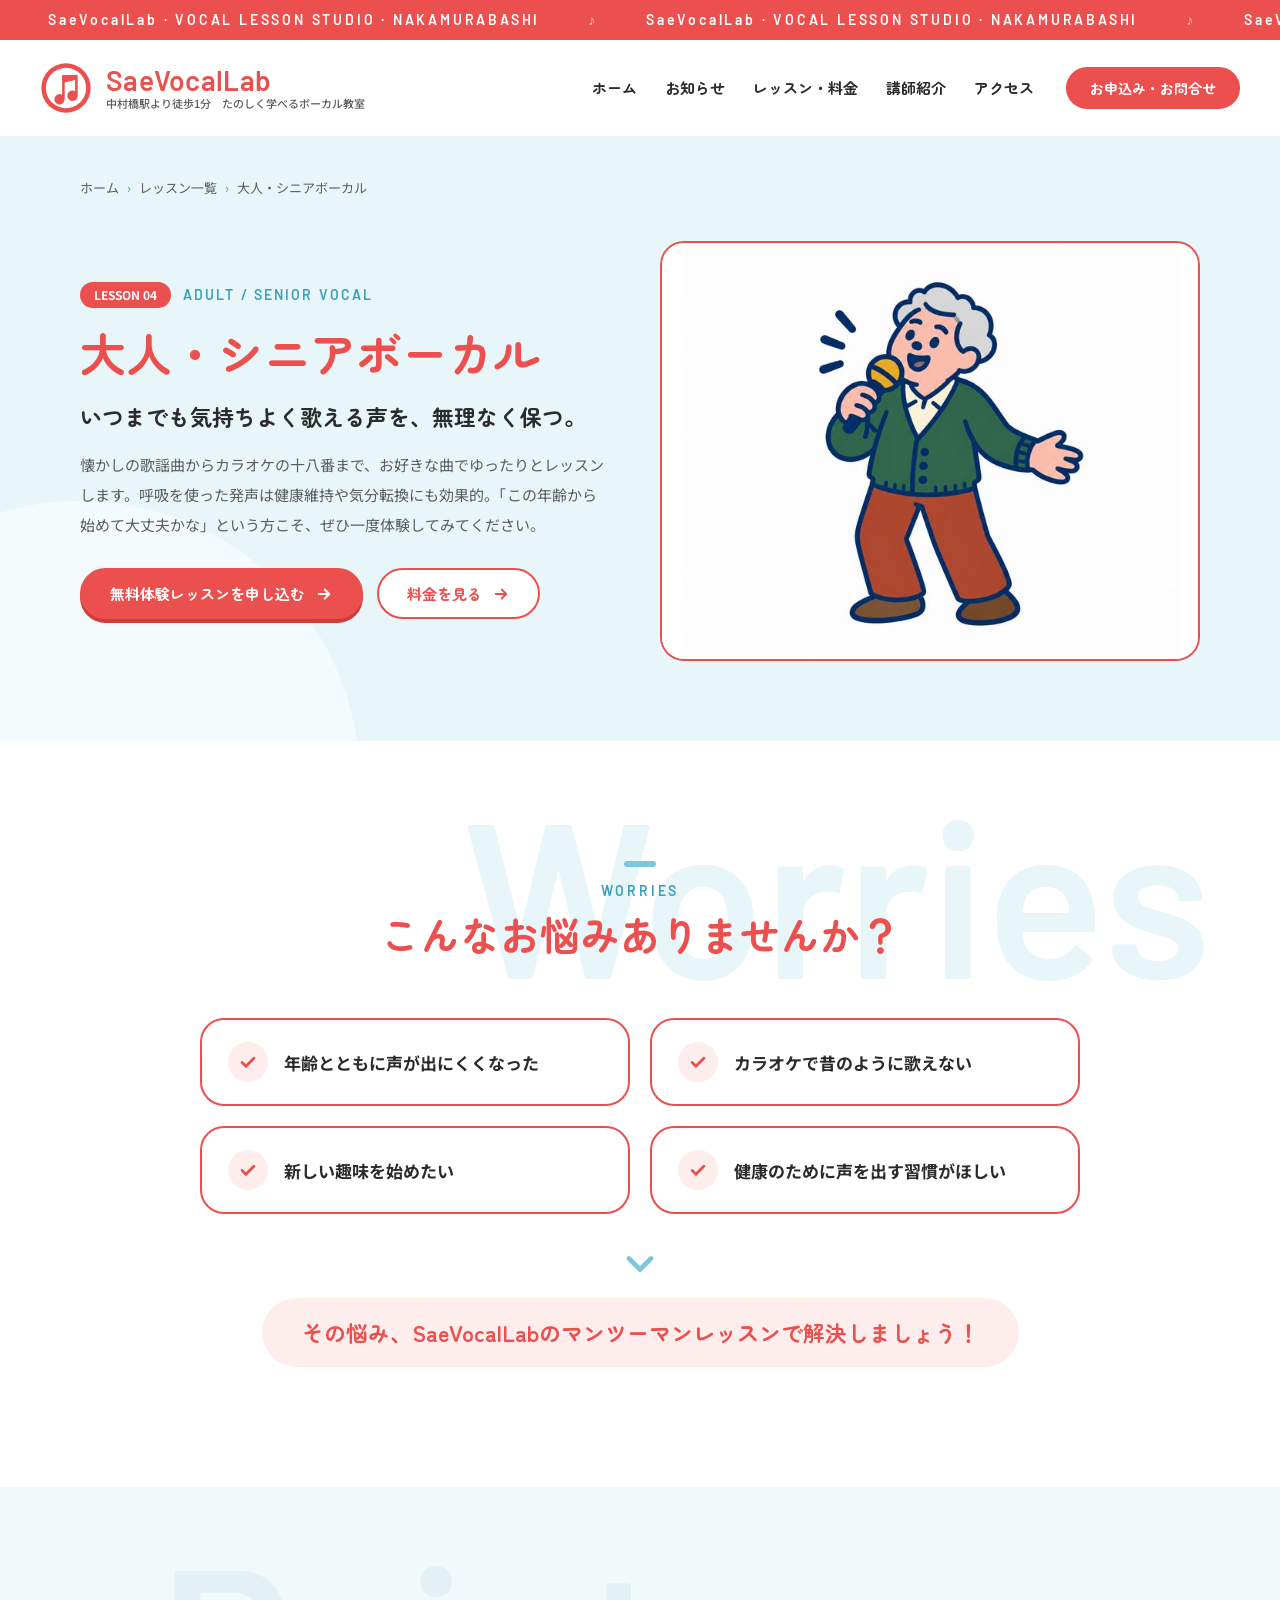
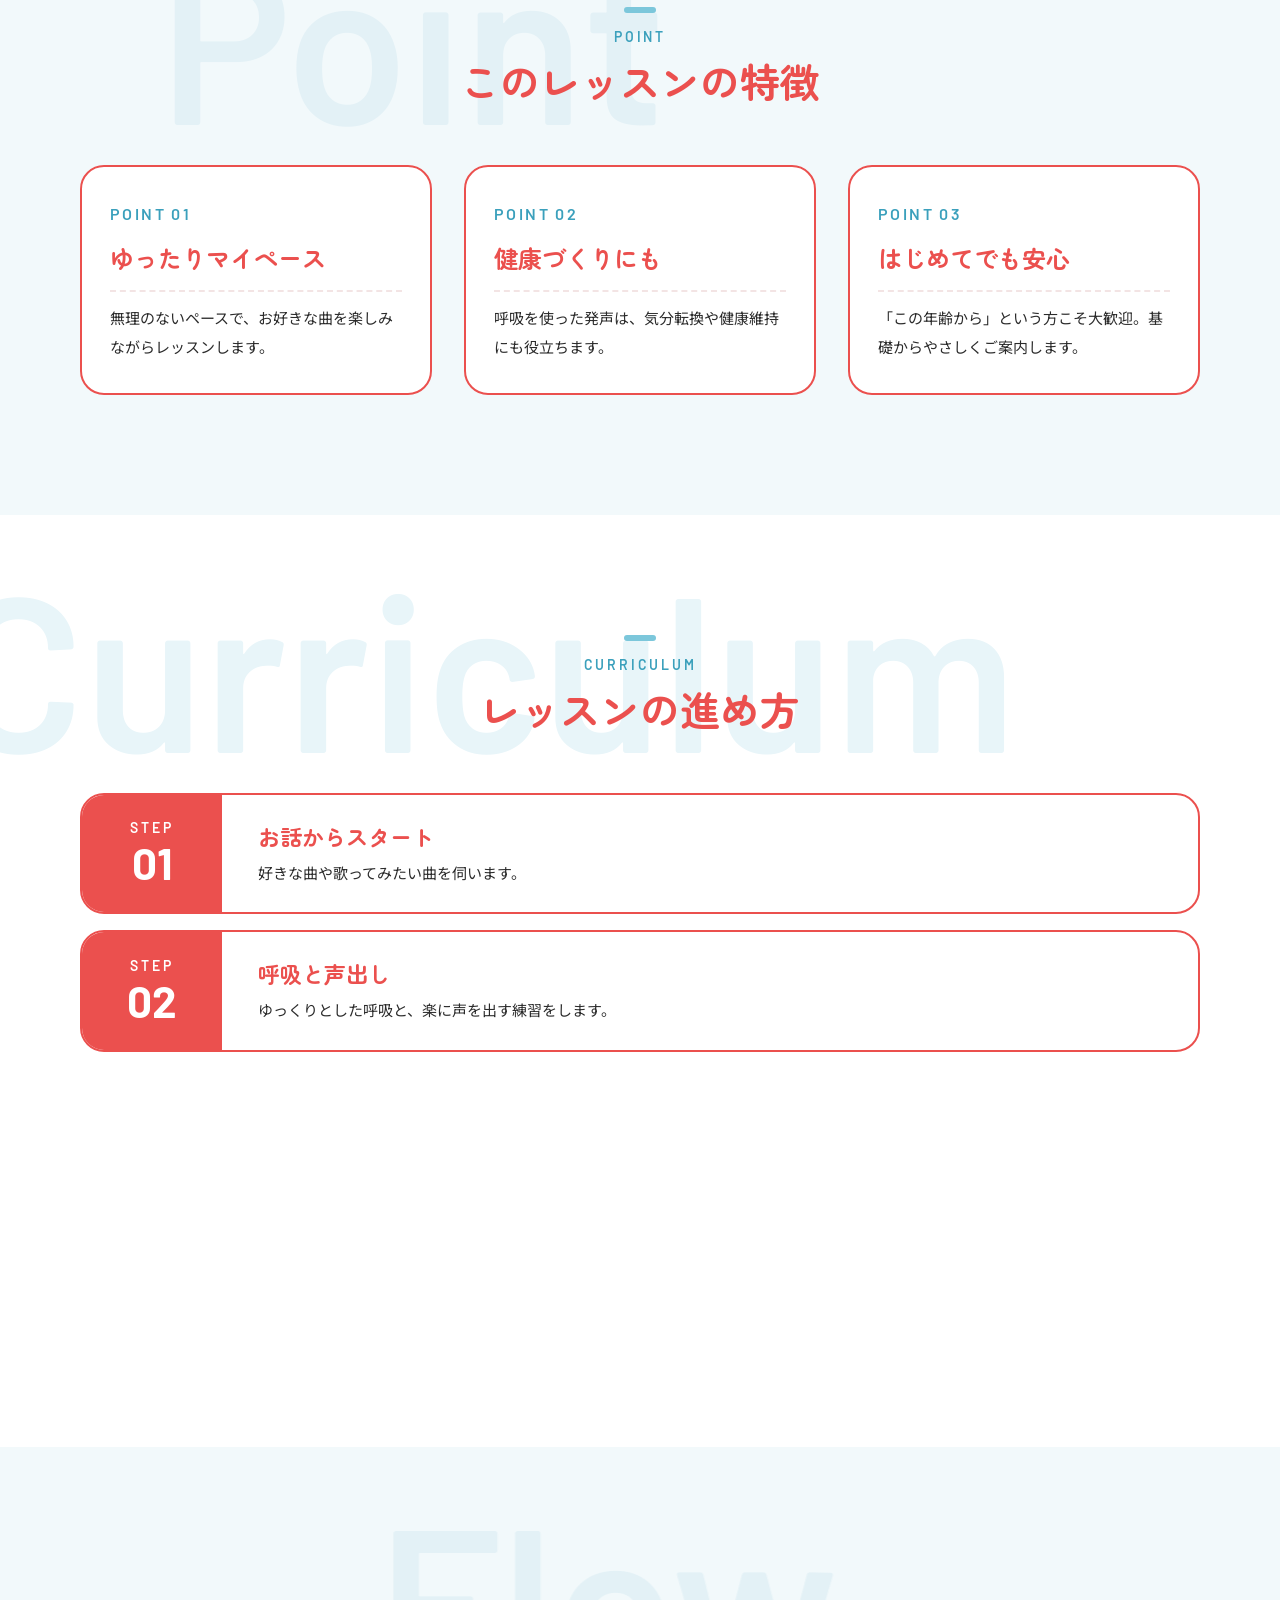
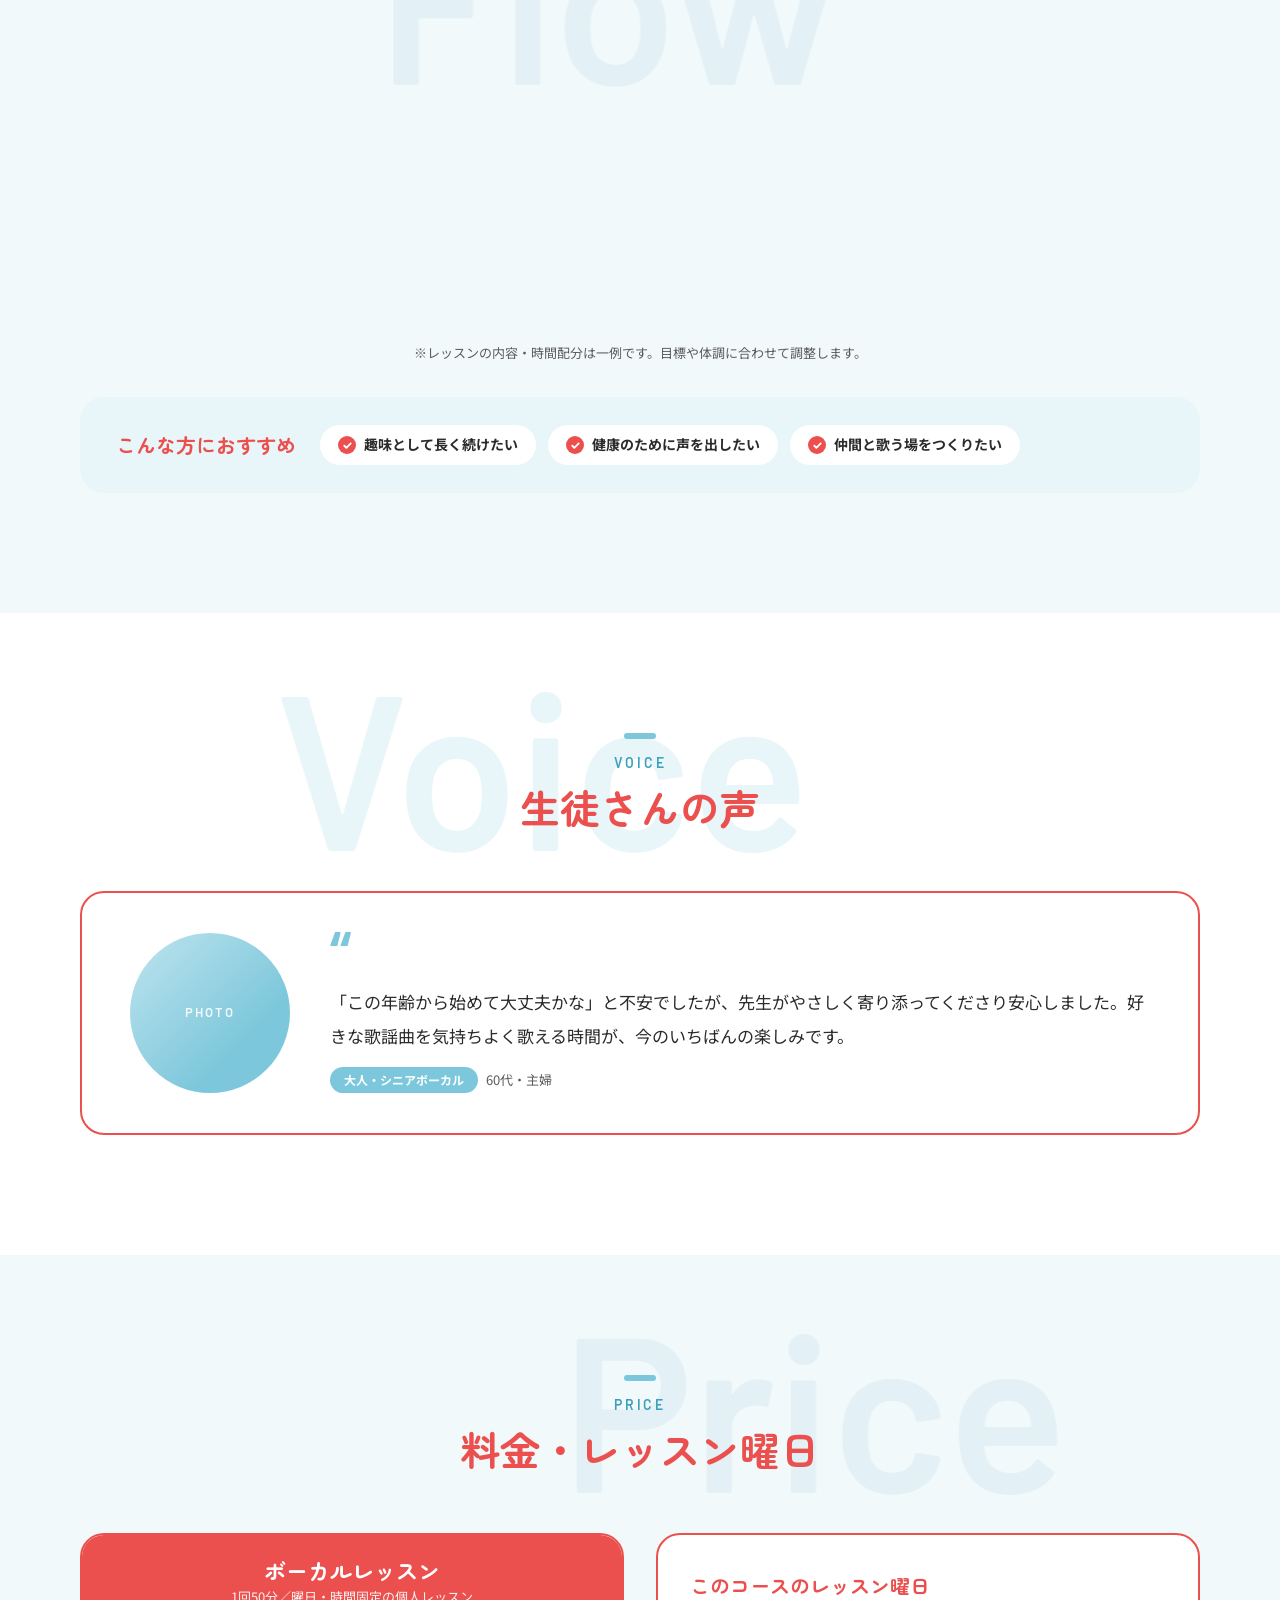
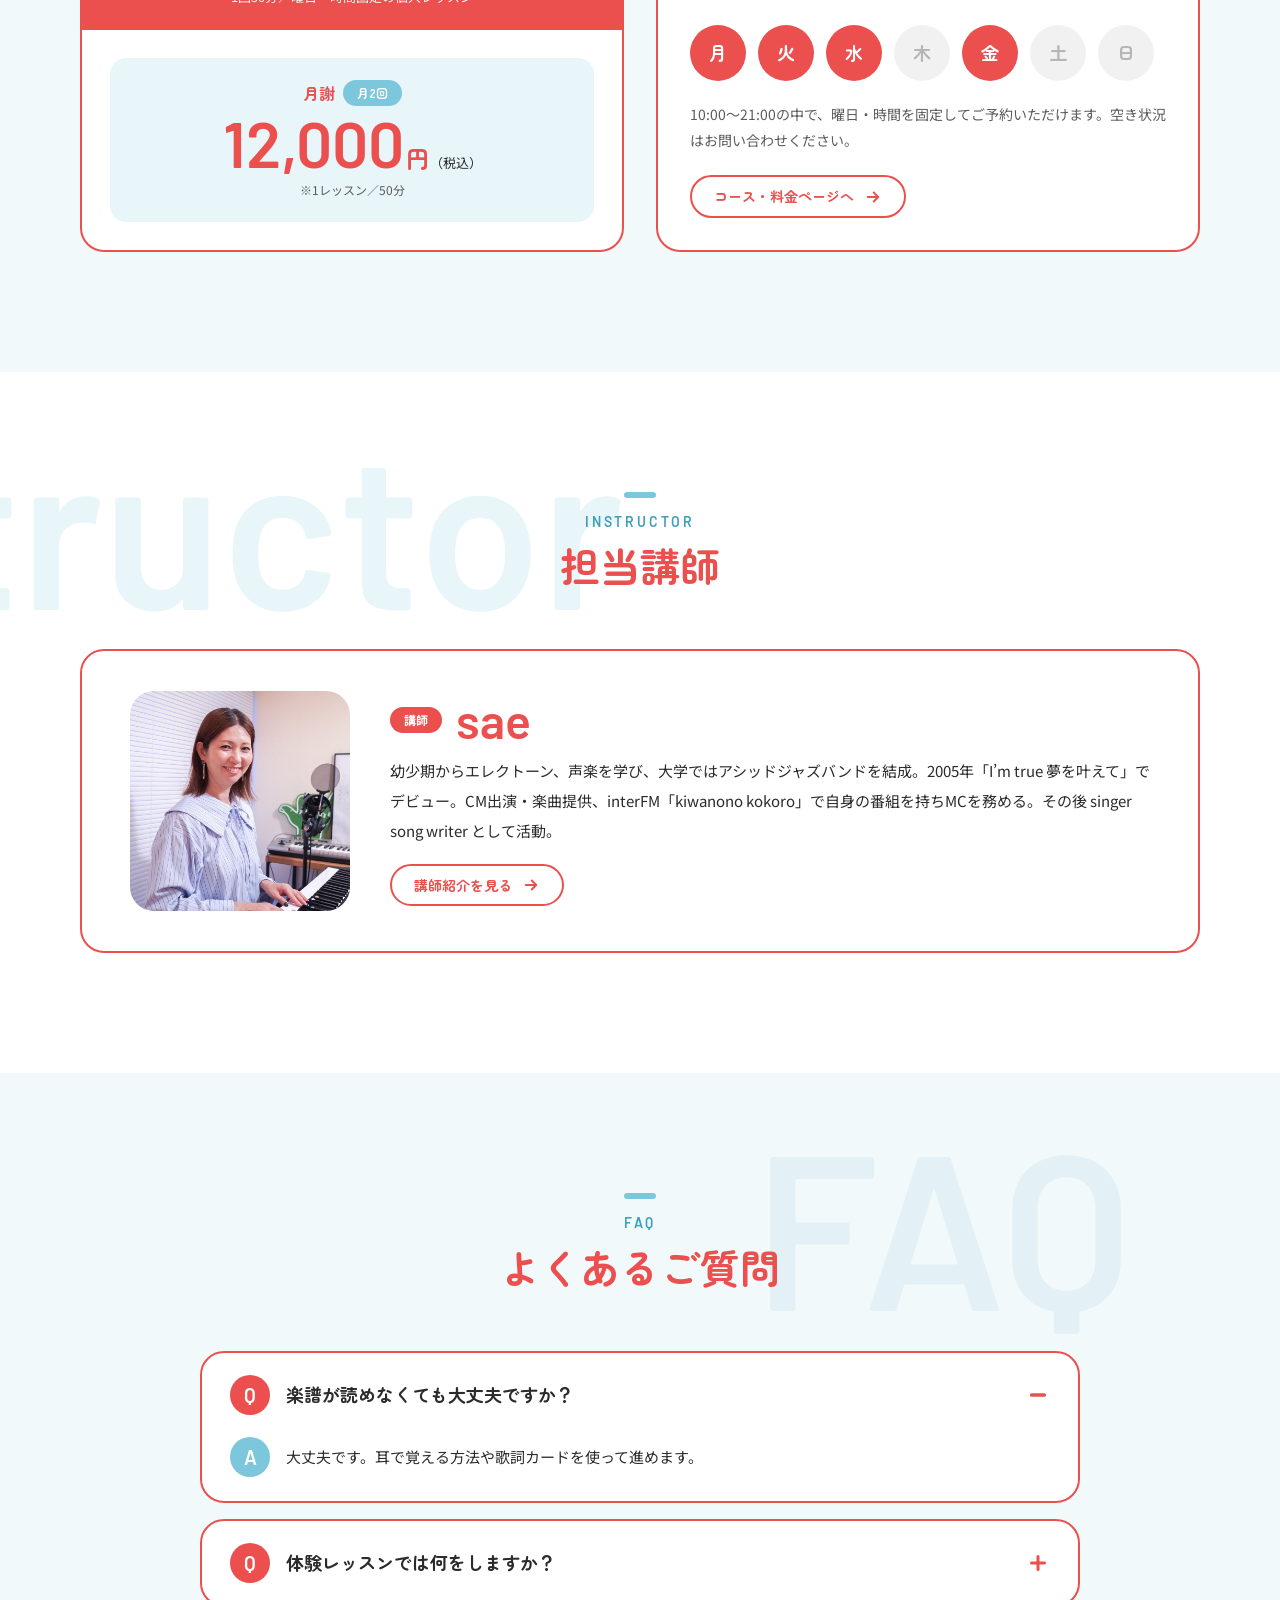
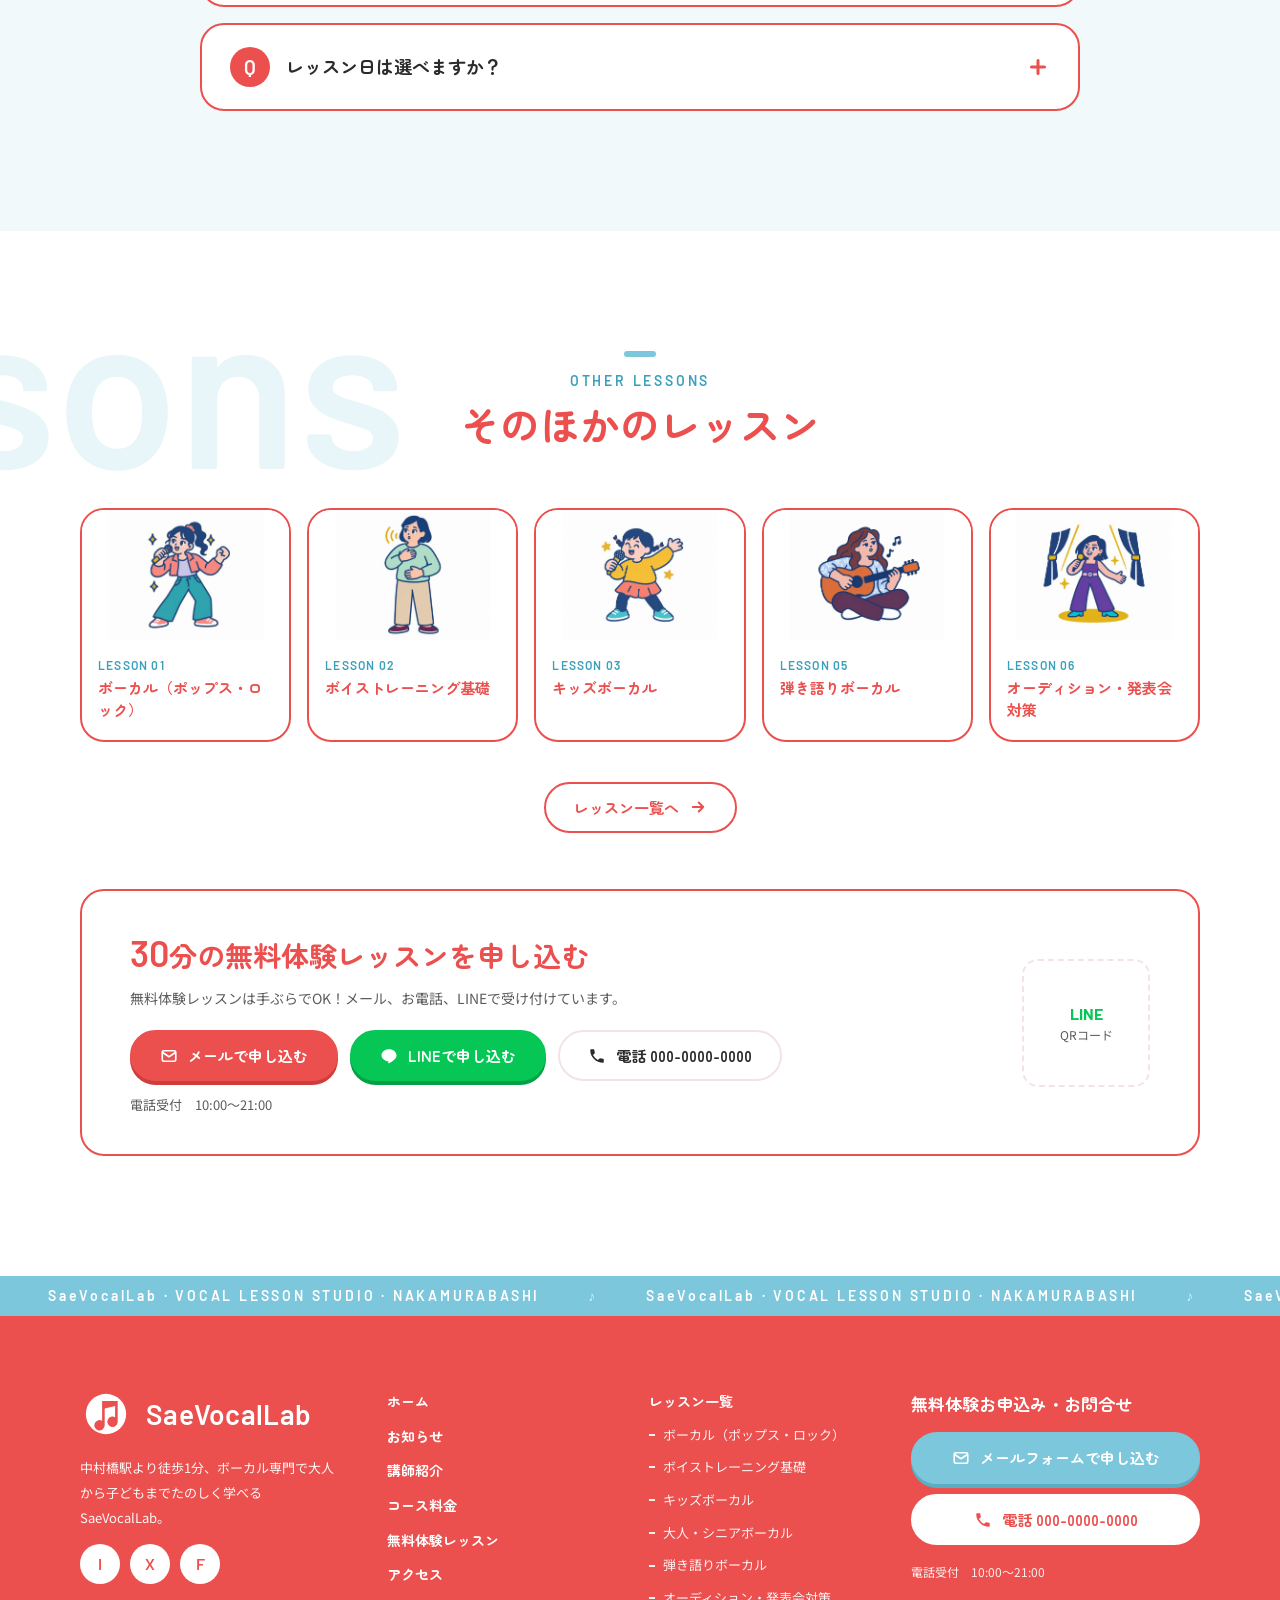
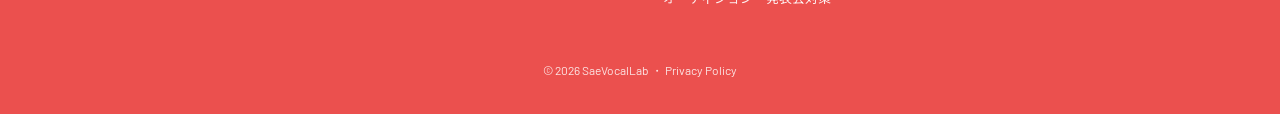
==== lesson/adult.html @ 0b4dc11a "Add files via upload" ====
<!DOCTYPE html>
<html lang="ja">
<head>
<meta charset="UTF-8">
<meta name="viewport" content="width=device-width, initial-scale=1">
<title>大人・シニアボーカル｜SaeVocalLab（サエ ボーカル ラボ）</title>
<meta name="description" content="大人・シニアボーカル：いつまでも気持ちよく歌える声を、無理なく保つ。 中村橋駅徒歩1分のボーカル教室 SaeVocalLab。30分の無料体験レッスン受付中。">
<meta property="og:title" content="大人・シニアボーカル｜SaeVocalLab（サエ ボーカル ラボ）">
<meta property="og:description" content="大人・シニアボーカル：いつまでも気持ちよく歌える声を、無理なく保つ。 中村橋駅徒歩1分のボーカル教室 SaeVocalLab。30分の無料体験レッスン受付中。">
<meta property="og:type" content="website">
<meta name="theme-color" content="#eb504e">
<link rel="icon" href="data:image/svg+xml,%3Csvg xmlns='http://www.w3.org/2000/svg' viewBox='0 0 80 80'%3E%3Ccircle cx='40' cy='40' r='38' fill='%23eb504e'/%3E%3Ccircle cx='40' cy='40' r='31' fill='%23fff'/%3E%3Cpath d='M34 20v30.4a8 8 0 1 0 4 6.9V31.6l16-4V45a8 8 0 1 0 4 6.9V20z' fill='%23eb504e'/%3E%3C/svg%3E">
<link rel="preconnect" href="https://fonts.googleapis.com">
<link rel="preconnect" href="https://fonts.gstatic.com" crossorigin>
<link href="https://fonts.googleapis.com/css2?family=Barlow:wght@500;600&family=Noto+Sans+JP:wght@400;500;700&family=Zen+Maru+Gothic:wght@500;700&display=swap" rel="stylesheet">
<link rel="stylesheet" href="../assets/css/style.css?v=20261025c">
</head>
<body>
<div class="marquee" aria-hidden="true"><div class="marquee__track"><span>SaeVocalLab · VOCAL LESSON STUDIO · NAKAMURABASHI</span><span>SaeVocalLab · VOCAL LESSON STUDIO · NAKAMURABASHI</span><span>SaeVocalLab · VOCAL LESSON STUDIO · NAKAMURABASHI</span><span>SaeVocalLab · VOCAL LESSON STUDIO · NAKAMURABASHI</span><span>SaeVocalLab · VOCAL LESSON STUDIO · NAKAMURABASHI</span><span>SaeVocalLab · VOCAL LESSON STUDIO · NAKAMURABASHI</span><span>SaeVocalLab · VOCAL LESSON STUDIO · NAKAMURABASHI</span><span>SaeVocalLab · VOCAL LESSON STUDIO · NAKAMURABASHI</span></div></div>
<header class="header">
  <div class="header__inner">
    <a class="brand" href="../index.html"><svg class="brand__logo" viewBox="0 0 80 80" aria-hidden="true"><circle cx="40" cy="40" r="38" fill="#eb504e"/><circle cx="40" cy="40" r="31" fill="#fff"/><path d="M34 20v30.4a8 8 0 1 0 4 6.9V31.6l16-4V45a8 8 0 1 0 4 6.9V20z" fill="#eb504e"/></svg><span class="brand__name">SaeVocalLab<span class="brand__tag">中村橋駅より徒歩1分　たのしく学べるボーカル教室</span></span></a>
    <nav class="gnav" aria-label="グローバルナビゲーション">
      <ul class="gnav__list"><li><a href="../index.html">ホーム</a></li><li><a href="../index.html#news">お知らせ</a></li><li><a href="../index.html#lesson">レッスン・料金</a></li><li><a href="../index.html#instructor">講師紹介</a></li><li><a href="../index.html#access">アクセス</a></li></ul>
      <a class="btn btn--sm" href="../index.html#contact">お申込み・お問合せ</a>
    </nav>
    <button class="menu-btn" type="button" aria-label="メニューを開く" aria-expanded="false" aria-controls="drawer"><span class="menu-btn__bars" aria-hidden="true"></span>Menu</button>
  </div>
</header>
<main>
<section class="page-hero">
  <div class="inner">
    <ol class="breadcrumb"><li><a href="../index.html">ホーム</a></li><li><a href="../index.html#lesson">レッスン一覧</a></li><li aria-current="page">大人・シニアボーカル</li></ol>
    <div class="page-hero__grid">
      <div class="fade">
        <p class="page-hero__label"><span class="pill pill--primary">LESSON 04</span><span class="en">Adult / Senior Vocal</span></p>
        <h1 class="page-hero__title">大人・シニアボーカル</h1>
        <p class="page-hero__lead">いつまでも気持ちよく歌える声を、無理なく保つ。</p>
        <p class="page-hero__intro">懐かしの歌謡曲からカラオケの十八番まで、お好きな曲でゆったりとレッスンします。呼吸を使った発声は健康維持や気分転換にも効果的。「この年齢から始めて大丈夫かな」という方こそ、ぜひ一度体験してみてください。</p>
        <div class="page-hero__btns">
          <a class="btn" href="#cta">無料体験レッスンを申し込む<svg class="arrow" viewBox="0 0 24 24" fill="none" stroke="currentColor" stroke-width="2.6" stroke-linecap="round" stroke-linejoin="round" aria-hidden="true"><path d="M5 12h14M13 6l6 6-6 6"/></svg></a>
          <a class="btn btn--ghost" href="#price">料金を見る<svg class="arrow" viewBox="0 0 24 24" fill="none" stroke="currentColor" stroke-width="2.6" stroke-linecap="round" stroke-linejoin="round" aria-hidden="true"><path d="M5 12h14M13 6l6 6-6 6"/></svg></a>
        </div>
      </div>
      <div class="page-hero__photo fade"><img src="../assets/img/lesson-adult.jpg" alt="大人・シニアボーカルのレッスンイメージ" width="960" height="540"></div>
    </div>
  </div>
</section>

<section class="section">
  <span class="watermark watermark--r" aria-hidden="true">Worries</span>
  <div class="inner">
    <div class="sec-head fade"><span class="sec-head__bar"></span><span class="sec-head__en">Worries</span><h2 class="sec-head__ja">こんなお悩みありませんか？</h2></div>
    <ul class="worry-grid"><li class="card worry fade"><span class="worry__ic"><svg viewBox="0 0 24 24" fill="none" stroke="#eb504e" stroke-width="3.4" stroke-linecap="round" stroke-linejoin="round" aria-hidden="true"><path d="M5 12.5l4.5 4.5L19 7.5"/></svg></span>年齢とともに声が出にくくなった</li><li class="card worry fade"><span class="worry__ic"><svg viewBox="0 0 24 24" fill="none" stroke="#eb504e" stroke-width="3.4" stroke-linecap="round" stroke-linejoin="round" aria-hidden="true"><path d="M5 12.5l4.5 4.5L19 7.5"/></svg></span>カラオケで昔のように歌えない</li><li class="card worry fade"><span class="worry__ic"><svg viewBox="0 0 24 24" fill="none" stroke="#eb504e" stroke-width="3.4" stroke-linecap="round" stroke-linejoin="round" aria-hidden="true"><path d="M5 12.5l4.5 4.5L19 7.5"/></svg></span>新しい趣味を始めたい</li><li class="card worry fade"><span class="worry__ic"><svg viewBox="0 0 24 24" fill="none" stroke="#eb504e" stroke-width="3.4" stroke-linecap="round" stroke-linejoin="round" aria-hidden="true"><path d="M5 12.5l4.5 4.5L19 7.5"/></svg></span>健康のために声を出す習慣がほしい</li></ul>
    <div class="solve fade">
      <svg class="solve__arrow" viewBox="0 0 24 24" fill="none" stroke="currentColor" stroke-width="2.6" stroke-linecap="round" stroke-linejoin="round" aria-hidden="true"><path d="M6 9l6 6 6-6"/></svg>
      <p class="solve__pill">その悩み、SaeVocalLabのマンツーマンレッスンで解決しましょう！</p>
    </div>
  </div>
</section>

<section class="section section--alt">
  <span class="watermark watermark--l" aria-hidden="true">Point</span>
  <div class="inner">
    <div class="sec-head fade"><span class="sec-head__bar"></span><span class="sec-head__en">Point</span><h2 class="sec-head__ja">このレッスンの特徴</h2></div>
    <div class="point-grid"><div class="card point fade"><p class="point__no">POINT 01</p><h3 class="point__ttl">ゆったりマイペース</h3><p class="point__text">無理のないペースで、お好きな曲を楽しみながらレッスンします。</p></div><div class="card point fade"><p class="point__no">POINT 02</p><h3 class="point__ttl">健康づくりにも</h3><p class="point__text">呼吸を使った発声は、気分転換や健康維持にも役立ちます。</p></div><div class="card point fade"><p class="point__no">POINT 03</p><h3 class="point__ttl">はじめてでも安心</h3><p class="point__text">「この年齢から」という方こそ大歓迎。基礎からやさしくご案内します。</p></div></div>
  </div>
</section>

<section class="section">
  <span class="watermark watermark--r" aria-hidden="true">Curriculum</span>
  <div class="inner">
    <div class="sec-head fade"><span class="sec-head__bar"></span><span class="sec-head__en">Curriculum</span><h2 class="sec-head__ja">レッスンの進め方</h2></div>
    <ol class="steps"><li class="card step fade"><div class="step__badge"><small>STEP</small><b>01</b></div><div class="step__body"><h3 class="step__ttl">お話からスタート</h3><p class="step__text">好きな曲や歌ってみたい曲を伺います。</p></div></li><li class="card step fade"><div class="step__badge"><small>STEP</small><b>02</b></div><div class="step__body"><h3 class="step__ttl">呼吸と声出し</h3><p class="step__text">ゆっくりとした呼吸と、楽に声を出す練習をします。</p></div></li><li class="card step fade"><div class="step__badge"><small>STEP</small><b>03</b></div><div class="step__body"><h3 class="step__ttl">好きな曲を歌う</h3><p class="step__text">歌謡曲やカラオケの十八番を、気持ちよく歌えるように。</p></div></li><li class="card step fade"><div class="step__badge"><small>STEP</small><b>04</b></div><div class="step__body"><h3 class="step__ttl">楽しみを広げる</h3><p class="step__text">発表会や仲間と歌う機会も、ご希望に合わせてご案内します。</p></div></li></ol>
  </div>
</section>

<section class="section section--alt">
  <span class="watermark watermark--l" aria-hidden="true">Flow</span>
  <div class="inner">
    <div class="sec-head fade"><span class="sec-head__bar"></span><span class="sec-head__en">Lesson Flow</span><h2 class="sec-head__ja">1回のレッスンの流れ（50分）</h2></div>
    <div class="flow-grid"><div class="card flow fade"><p class="flow__min">約10分</p><h3 class="flow__ttl">ウォームアップ</h3><p class="flow__text">ストレッチと呼吸で、体と喉をほぐします。</p></div><div class="card flow fade"><p class="flow__min">約15分</p><h3 class="flow__ttl">発声トレーニング</h3><p class="flow__text">その日の課題に合わせた発声練習を行います。</p></div><div class="card flow fade"><p class="flow__min">約20分</p><h3 class="flow__ttl">実践練習</h3><p class="flow__text">曲やテーマに沿って、実際に歌って練習します。</p></div><div class="card flow fade"><p class="flow__min">約5分</p><h3 class="flow__ttl">振り返り</h3><p class="flow__text">今日の成果と、次回までの練習ポイントを共有します。</p></div></div>
    <p class="note">※レッスンの内容・時間配分は一例です。目標や体調に合わせて調整します。</p>
    <div class="fitbar fade"><p class="fitbar__ttl">こんな方におすすめ</p><ul><li><span class="check"><svg viewBox="0 0 24 24" fill="none" stroke="#fff" stroke-width="4" stroke-linecap="round" stroke-linejoin="round"><path d="M5 12.5l4.5 4.5L19 7.5"/></svg></span>趣味として長く続けたい</li><li><span class="check"><svg viewBox="0 0 24 24" fill="none" stroke="#fff" stroke-width="4" stroke-linecap="round" stroke-linejoin="round"><path d="M5 12.5l4.5 4.5L19 7.5"/></svg></span>健康のために声を出したい</li><li><span class="check"><svg viewBox="0 0 24 24" fill="none" stroke="#fff" stroke-width="4" stroke-linecap="round" stroke-linejoin="round"><path d="M5 12.5l4.5 4.5L19 7.5"/></svg></span>仲間と歌う場をつくりたい</li></ul></div>
  </div>
</section>

<section class="section">
  <span class="watermark watermark--r" aria-hidden="true">Voice</span>
  <div class="inner">
    <div class="sec-head fade"><span class="sec-head__bar"></span><span class="sec-head__en">Voice</span><h2 class="sec-head__ja">生徒さんの声</h2></div>
    <figure class="card voice-one fade">
      <div class="ph ph--accent voice-one__ph"><span>PHOTO</span></div>
      <div>
        <span class="voice-card__q" aria-hidden="true">“</span>
        <blockquote class="voice-card__text" style="margin:0 0 14px">「この年齢から始めて大丈夫かな」と不安でしたが、先生がやさしく寄り添ってくださり安心しました。好きな歌謡曲を気持ちよく歌える時間が、今のいちばんの楽しみです。</blockquote>
        <figcaption class="voice-card__meta" style="border:0;padding:0"><span class="pill">大人・シニアボーカル</span><span class="voice-card__who">60代・主婦</span></figcaption>
      </div>
    </figure>
  </div>
</section>

<section class="section section--alt" id="price">
  <span class="watermark watermark--l" aria-hidden="true">Price</span>
  <div class="inner">
    <div class="sec-head fade"><span class="sec-head__bar"></span><span class="sec-head__en">Price</span><h2 class="sec-head__ja">料金・レッスン曜日</h2></div>
    <div class="price2">
      <div class="card price-card fade">
  <div class="price-card__band"><h3>ボーカルレッスン</h3><p>1回50分／曜日・時間固定の個人レッスン</p></div>
  <div class="price-card__body">
    
    <div class="price-box">
      <p class="price-box__label">月謝 <span class="pill">月2回</span></p>
      <p class="price-box__amount">12,000<small>円</small><span>（税込）</span></p>
      <p class="price-box__note">※1レッスン／50分</p>
    </div>
    
  </div>
</div>
      <div class="card days-card fade">
        <h3>このコースのレッスン曜日</h3>
        <ul class="days"><li class="on" aria-label="月曜日：レッスンあり">月</li><li class="on" aria-label="火曜日：レッスンあり">火</li><li class="on" aria-label="水曜日：レッスンあり">水</li><li class="" aria-label="木曜日：レッスンなし">木</li><li class="on" aria-label="金曜日：レッスンあり">金</li><li class="" aria-label="土曜日：レッスンなし">土</li><li class="" aria-label="日曜日：レッスンなし">日</li></ul>
        <p>10:00〜21:00の中で、曜日・時間を固定してご予約いただけます。空き状況はお問い合わせください。</p>
        <a class="btn btn--ghost btn--sm" href="../index.html#course">コース・料金ページへ<svg class="arrow" viewBox="0 0 24 24" fill="none" stroke="currentColor" stroke-width="2.6" stroke-linecap="round" stroke-linejoin="round" aria-hidden="true"><path d="M5 12h14M13 6l6 6-6 6"/></svg></a>
      </div>
    </div>
  </div>
</section>

<section class="section">
  <span class="watermark watermark--r" aria-hidden="true">Instructor</span>
  <div class="inner">
    <div class="sec-head fade"><span class="sec-head__bar"></span><span class="sec-head__en">Instructor</span><h2 class="sec-head__ja">担当講師</h2></div>
    <div class="card teacher fade">
      <div class="teacher__ph"><img src="../assets/img/instructor-sae-2610c.jpg" alt="ピアノを弾く講師 sae" width="842" height="1217" loading="lazy"></div>
      <div class="teacher__body">
        <p class="instructor__name" style="margin:0"><span class="pill pill--primary">講師</span><b>sae</b></p>
        <p>幼少期からエレクトーン、声楽を学び、大学ではアシッドジャズバンドを結成。2005年「I’m true 夢を叶えて」でデビュー。CM出演・楽曲提供、interFM「kiwanono kokoro」で自身の番組を持ちMCを務める。その後 singer song writer として活動。</p>
        <a class="btn btn--ghost btn--sm" href="../index.html#instructor">講師紹介を見る<svg class="arrow" viewBox="0 0 24 24" fill="none" stroke="currentColor" stroke-width="2.6" stroke-linecap="round" stroke-linejoin="round" aria-hidden="true"><path d="M5 12h14M13 6l6 6-6 6"/></svg></a>
      </div>
    </div>
  </div>
</section>

<section class="section section--alt">
  <span class="watermark watermark--l" aria-hidden="true">FAQ</span>
  <div class="inner">
    <div class="sec-head fade"><span class="sec-head__bar"></span><span class="sec-head__en">FAQ</span><h2 class="sec-head__ja">よくあるご質問</h2></div>
    <div class="faq"><div class="card faq__item fade is-open">
  <button class="faq__q" type="button" aria-expanded="true"><span class="faq__mark">Q</span>楽譜が読めなくても大丈夫ですか？<span class="faq__toggle" aria-hidden="true"></span></button>
  <div class="faq__a"><div><div class="faq__a-in"><span class="faq__mark faq__mark--a">A</span><p>大丈夫です。耳で覚える方法や歌詞カードを使って進めます。</p></div></div></div>
</div><div class="card faq__item fade">
  <button class="faq__q" type="button" aria-expanded="false"><span class="faq__mark">Q</span>体験レッスンでは何をしますか？<span class="faq__toggle" aria-hidden="true"></span></button>
  <div class="faq__a"><div><div class="faq__a-in"><span class="faq__mark faq__mark--a">A</span><p>30分で、カウンセリングと簡単な発声・歌唱を体験いただけます。手ぶらでお越しください。</p></div></div></div>
</div><div class="card faq__item fade">
  <button class="faq__q" type="button" aria-expanded="false"><span class="faq__mark">Q</span>レッスン日は選べますか？<span class="faq__toggle" aria-hidden="true"></span></button>
  <div class="faq__a"><div><div class="faq__a-in"><span class="faq__mark faq__mark--a">A</span><p>曜日・時間固定の個人レッスンです。10:00〜21:00の中から、ご都合に合わせてお選びいただけます。</p></div></div></div>
</div></div>
  </div>
</section>

<section class="section">
  <span class="watermark watermark--r" aria-hidden="true">Lessons</span>
  <div class="inner">
    <div class="sec-head fade"><span class="sec-head__bar"></span><span class="sec-head__en">Other Lessons</span><h2 class="sec-head__ja">そのほかのレッスン</h2></div>
    <div class="others"><a class="card mini fade" href="vocal.html"><img src="../assets/img/lesson-vocal.jpg" alt="" width="960" height="540" loading="lazy"><div class="mini__body"><p class="mini__no">LESSON 01</p><p class="mini__ttl">ボーカル（ポップス・ロック）</p></div></a><a class="card mini fade" href="voice-training.html"><img src="../assets/img/lesson-voice-training.jpg" alt="" width="960" height="540" loading="lazy"><div class="mini__body"><p class="mini__no">LESSON 02</p><p class="mini__ttl">ボイストレーニング基礎</p></div></a><a class="card mini fade" href="kids.html"><img src="../assets/img/lesson-kids.jpg" alt="" width="960" height="540" loading="lazy"><div class="mini__body"><p class="mini__no">LESSON 03</p><p class="mini__ttl">キッズボーカル</p></div></a><a class="card mini fade" href="sing-play.html"><img src="../assets/img/lesson-sing-play.jpg" alt="" width="960" height="540" loading="lazy"><div class="mini__body"><p class="mini__no">LESSON 05</p><p class="mini__ttl">弾き語りボーカル</p></div></a><a class="card mini fade" href="audition.html"><img src="../assets/img/lesson-audition.jpg" alt="" width="960" height="540" loading="lazy"><div class="mini__body"><p class="mini__no">LESSON 06</p><p class="mini__ttl">オーディション・発表会対策</p></div></a></div>
    <p class="center"><a class="btn btn--ghost" href="../index.html#lesson">レッスン一覧へ<svg class="arrow" viewBox="0 0 24 24" fill="none" stroke="currentColor" stroke-width="2.6" stroke-linecap="round" stroke-linejoin="round" aria-hidden="true"><path d="M5 12h14M13 6l6 6-6 6"/></svg></a></p>
    <div id="cta"><div class="card cta fade">
  <div>
    <p class="cta__ttl"><em>30</em>分の無料体験レッスン<br class="sp-only">を申し込む</p>
    <p class="cta__lead">無料体験レッスンは手ぶらでOK！メール、お電話、LINEで受け付けています。</p>
    <div class="cta__btns">
      <a class="btn" href="#"><svg viewBox="0 0 24 24" fill="none" stroke="currentColor" stroke-width="2.2" stroke-linejoin="round" aria-hidden="true"><rect x="3" y="5" width="18" height="14" rx="2"/><path d="M3 7l9 6 9-6"/></svg>メールで申し込む</a>
      <a class="btn btn--line" href="#"><svg viewBox="0 0 24 24" fill="currentColor" aria-hidden="true"><path d="M12 3C6.5 3 2 6.6 2 11c0 3.9 3.5 7.2 8.3 7.9.3.1.8.2.9.5.1.3.1.7 0 1l-.1.9c0 .3-.2 1 .9.5s6-3.5 8.2-6.1c1.5-1.6 1.8-3.1 1.8-4.7C22 6.6 17.5 3 12 3z"/></svg>LINEで申し込む</a>
      <a class="btn btn--tel" href="tel:00000000000"><svg viewBox="0 0 24 24" fill="currentColor" aria-hidden="true"><path d="M6.6 10.8a15.1 15.1 0 0 0 6.6 6.6l2.2-2.2a1 1 0 0 1 1-.25 11.4 11.4 0 0 0 3.6.57 1 1 0 0 1 1 1V20a1 1 0 0 1-1 1A17 17 0 0 1 3 4a1 1 0 0 1 1-1h3.5a1 1 0 0 1 1 1c0 1.25.2 2.45.57 3.57a1 1 0 0 1-.25 1z"/></svg>電話 000-0000-0000</a>
    </div>
    <p class="cta__time">電話受付　10:00〜21:00</p>
  </div>
  <div class="qr"><span><b>LINE</b>QRコード</span></div>
</div>
</div>
  </div>
</section>
</main>
<div class="marquee marquee--accent" aria-hidden="true"><div class="marquee__track"><span>SaeVocalLab · VOCAL LESSON STUDIO · NAKAMURABASHI</span><span>SaeVocalLab · VOCAL LESSON STUDIO · NAKAMURABASHI</span><span>SaeVocalLab · VOCAL LESSON STUDIO · NAKAMURABASHI</span><span>SaeVocalLab · VOCAL LESSON STUDIO · NAKAMURABASHI</span><span>SaeVocalLab · VOCAL LESSON STUDIO · NAKAMURABASHI</span><span>SaeVocalLab · VOCAL LESSON STUDIO · NAKAMURABASHI</span><span>SaeVocalLab · VOCAL LESSON STUDIO · NAKAMURABASHI</span><span>SaeVocalLab · VOCAL LESSON STUDIO · NAKAMURABASHI</span></div></div>
<footer class="footer">
  <div class="inner">
    <div class="footer__top">
      <div class="footer__brand">
        <a class="brand" href="../index.html"><svg class="brand__logo" viewBox="0 0 80 80" aria-hidden="true"><circle cx="40" cy="40" r="38" fill="#eb504e"/><circle cx="40" cy="40" r="31" fill="#fff"/><path d="M34 20v30.4a8 8 0 1 0 4 6.9V31.6l16-4V45a8 8 0 1 0 4 6.9V20z" fill="#eb504e"/></svg><span class="brand__name">SaeVocalLab</span></a>
        <p class="footer__desc">中村橋駅より徒歩1分、ボーカル専門で大人から子どもまでたのしく学べる SaeVocalLab。</p>
        <div class="sns"><a href="#" aria-label="Instagram">I</a><a href="#" aria-label="X">X</a><a href="#" aria-label="Facebook">F</a></div>
      </div>
      <ul class="footer__nav">
        <li><a href="../index.html">ホーム</a></li>
        <li><a href="../index.html#news">お知らせ</a></li>
        <li><a href="../index.html#instructor">講師紹介</a></li>
        <li><a href="../index.html#course">コース料金</a></li>
        <li><a href="../index.html#contact">無料体験レッスン</a></li>
        <li><a href="../index.html#access">アクセス</a></li>
      </ul>
      <ul class="footer__nav">
        <li><a href="../index.html#lesson">レッスン一覧</a></li>
        <li class="sub"><a href="../lesson/vocal.html">ボーカル（ポップス・ロック）</a></li><li class="sub"><a href="../lesson/voice-training.html">ボイストレーニング基礎</a></li><li class="sub"><a href="../lesson/kids.html">キッズボーカル</a></li><li class="sub"><a href="../lesson/adult.html">大人・シニアボーカル</a></li><li class="sub"><a href="../lesson/sing-play.html">弾き語りボーカル</a></li><li class="sub"><a href="../lesson/audition.html">オーディション・発表会対策</a></li>
      </ul>
      <div class="footer__cta">
        <p class="footer__cta-ttl">無料体験お申込み・お問合せ</p>
        <a class="btn btn--accent" href="#"><svg viewBox="0 0 24 24" fill="none" stroke="currentColor" stroke-width="2.2" stroke-linejoin="round" aria-hidden="true"><rect x="3" y="5" width="18" height="14" rx="2"/><path d="M3 7l9 6 9-6"/></svg>メールフォームで申し込む</a>
        <a class="btn btn--white" href="tel:00000000000"><svg viewBox="0 0 24 24" fill="currentColor" aria-hidden="true"><path d="M6.6 10.8a15.1 15.1 0 0 0 6.6 6.6l2.2-2.2a1 1 0 0 1 1-.25 11.4 11.4 0 0 0 3.6.57 1 1 0 0 1 1 1V20a1 1 0 0 1-1 1A17 17 0 0 1 3 4a1 1 0 0 1 1-1h3.5a1 1 0 0 1 1 1c0 1.25.2 2.45.57 3.57a1 1 0 0 1-.25 1z"/></svg>電話 000-0000-0000</a>
        <small>電話受付　10:00〜21:00</small>
      </div>
    </div>
    <p class="copy">© 2026 SaeVocalLab ・ <a href="#">Privacy Policy</a></p>
  </div>
</footer>
<div class="sp-bar is-hidden">
  <p class="sp-bar__ttl">＼ 30分の無料体験に申し込む ／</p>
  <div class="sp-bar__btns">
    <a class="b-line" href="#"><svg viewBox="0 0 24 24" fill="currentColor" aria-hidden="true"><path d="M12 3C6.5 3 2 6.6 2 11c0 3.9 3.5 7.2 8.3 7.9.3.1.8.2.9.5.1.3.1.7 0 1l-.1.9c0 .3-.2 1 .9.5s6-3.5 8.2-6.1c1.5-1.6 1.8-3.1 1.8-4.7C22 6.6 17.5 3 12 3z"/></svg>LINE</a>
    <a class="b-mail" href="#"><svg viewBox="0 0 24 24" fill="none" stroke="currentColor" stroke-width="2.2" stroke-linejoin="round" aria-hidden="true"><rect x="3" y="5" width="18" height="14" rx="2"/><path d="M3 7l9 6 9-6"/></svg>メール</a>
    <a class="b-tel" href="tel:00000000000"><svg viewBox="0 0 24 24" fill="currentColor" aria-hidden="true"><path d="M6.6 10.8a15.1 15.1 0 0 0 6.6 6.6l2.2-2.2a1 1 0 0 1 1-.25 11.4 11.4 0 0 0 3.6.57 1 1 0 0 1 1 1V20a1 1 0 0 1-1 1A17 17 0 0 1 3 4a1 1 0 0 1 1-1h3.5a1 1 0 0 1 1 1c0 1.25.2 2.45.57 3.57a1 1 0 0 1-.25 1z"/></svg>電話</a>
  </div>
</div>
<div class="drawer" id="drawer" aria-hidden="true">
  <div class="drawer__head">
    <a class="brand" href="../index.html"><svg class="brand__logo" viewBox="0 0 80 80" aria-hidden="true"><circle cx="40" cy="40" r="38" fill="#eb504e"/><circle cx="40" cy="40" r="31" fill="#fff"/><path d="M34 20v30.4a8 8 0 1 0 4 6.9V31.6l16-4V45a8 8 0 1 0 4 6.9V20z" fill="#eb504e"/></svg><span class="brand__name">SaeVocalLab</span></a>
    <button class="drawer__close" type="button" data-close-menu aria-label="メニューを閉じる"><svg viewBox="0 0 24 24" fill="none" stroke="currentColor" stroke-width="3" stroke-linecap="round"><path d="M6 6l12 12M18 6L6 18"/></svg>Close</button>
  </div>
  <ul class="drawer__nav">
    <li><a href="../index.html">ホーム</a></li>
    <li><a href="../index.html#news">お知らせ</a></li>
    <li><a href="../index.html#lesson">レッスン・料金</a><div class="drawer__sub"><a href="../lesson/vocal.html">ボーカル（ポップス・ロック）</a><a href="../lesson/voice-training.html">ボイストレーニング基礎</a><a href="../lesson/kids.html">キッズボーカル</a><a href="../lesson/adult.html">大人・シニアボーカル</a><a href="../lesson/sing-play.html">弾き語りボーカル</a><a href="../lesson/audition.html">オーディション・発表会対策</a><a href="../index.html#course">コース料金</a><a href="../index.html#contact">無料体験レッスン</a></div></li>
    <li><a href="../index.html#instructor">講師紹介</a></li>
    <li><a href="../index.html#access">アクセス</a></li>
  </ul>
  <div class="drawer__cta">
    <p class="drawer__cta-ttl">無料体験お申込み・お問合せ</p>
    <p style="font-size:13px;color:var(--sub)">無料体験レッスンは手ぶらでOK！</p>
    <a class="btn" href="#"><svg viewBox="0 0 24 24" fill="none" stroke="currentColor" stroke-width="2.2" stroke-linejoin="round" aria-hidden="true"><rect x="3" y="5" width="18" height="14" rx="2"/><path d="M3 7l9 6 9-6"/></svg>メールで申し込む</a>
    <a class="btn btn--line" href="#"><svg viewBox="0 0 24 24" fill="currentColor" aria-hidden="true"><path d="M12 3C6.5 3 2 6.6 2 11c0 3.9 3.5 7.2 8.3 7.9.3.1.8.2.9.5.1.3.1.7 0 1l-.1.9c0 .3-.2 1 .9.5s6-3.5 8.2-6.1c1.5-1.6 1.8-3.1 1.8-4.7C22 6.6 17.5 3 12 3z"/></svg>LINEで申し込む</a>
    <a class="btn btn--tel" href="tel:00000000000"><svg viewBox="0 0 24 24" fill="currentColor" aria-hidden="true"><path d="M6.6 10.8a15.1 15.1 0 0 0 6.6 6.6l2.2-2.2a1 1 0 0 1 1-.25 11.4 11.4 0 0 0 3.6.57 1 1 0 0 1 1 1V20a1 1 0 0 1-1 1A17 17 0 0 1 3 4a1 1 0 0 1 1-1h3.5a1 1 0 0 1 1 1c0 1.25.2 2.45.57 3.57a1 1 0 0 1-.25 1z"/></svg>000-0000-0000</a>
    <p style="font-size:12px;color:var(--sub);margin-top:8px">電話受付　10:00〜21:00</p>
  </div>
  <div class="sns" style="justify-content:center;margin-top:24px"><a href="#" aria-label="Instagram">I</a><a href="#" aria-label="X">X</a><a href="#" aria-label="Facebook">F</a></div>
</div>
<script src="../assets/js/main.js?v=20261025"></script>
</body>
</html>
---- assets/css/style.css ----
@charset "UTF-8";
/* =========================================================
   SaeVocalLab — Design A "Pop & Friendly"
   PC 1440 / SP 375 (breakpoint 960px)
   ========================================================= */
:root{
  --bg:#fff; --alt:#f2f9fb;
  --text:#2b2b2b; --sub:#5c5c5c;
  --primary:#eb504e; --primary-dark:#cf3d3b;
  --accent:#7cc7db; --accent-text:#3ba0bc;
  --tint:#fdeeed; --tint2:#e8f5f9; --line:#f3e4e4;
  --green:#06c755; --dark:#1a1d27; --corp:#2b45e8;
  --r:24px; --cw:1120px;
  --f-head:"Zen Maru Gothic",sans-serif;
  --f-body:"Noto Sans JP",sans-serif;
  --f-en:"Barlow",sans-serif;
  --header-h:96px;
}
*,*::before,*::after{box-sizing:border-box}
html{scroll-behavior:smooth;scroll-padding-top:calc(var(--header-h) + 16px)}
main{display:block;overflow-x:clip}
body{margin:0;background:var(--bg);color:var(--text);font-family:var(--f-body);font-size:16px;line-height:1.9;-webkit-font-smoothing:antialiased;overflow-x:hidden}
img{max-width:100%;height:auto;display:block}
a{color:inherit;text-decoration:none}
ul,ol{list-style:none;margin:0;padding:0}
h1,h2,h3,h4,p,dl,dd,figure{margin:0}
button{font:inherit;color:inherit;background:none;border:0;padding:0;cursor:pointer}
.sr-only{position:absolute;width:1px;height:1px;overflow:hidden;clip:rect(0 0 0 0);white-space:nowrap}
.inner{width:min(var(--cw),100% - 80px);margin-inline:auto;position:relative}
.sp-only{display:none}
.en{font-family:var(--f-en);font-weight:500}

/* ---------- Marquee ---------- */
.marquee{background:var(--primary);color:#fff;overflow:hidden;white-space:nowrap;height:40px;display:flex;align-items:center}
.marquee--accent{background:var(--accent)}
.marquee__track{display:inline-flex;gap:48px;animation:marquee 40s linear infinite;padding-left:48px;font-family:var(--f-en);font-weight:600;font-size:14px;letter-spacing:.2em}
.marquee__track span::after{content:"♪";margin-left:48px;opacity:.7}
@keyframes marquee{to{transform:translateX(-50%)}}

/* ---------- Header ---------- */
.header{position:sticky;top:0;z-index:50;background:rgba(255,255,255,.96);backdrop-filter:blur(8px);transition:box-shadow .3s}
.header.is-scrolled{box-shadow:0 4px 24px rgba(235,80,78,.12)}
.header__inner{height:var(--header-h);display:flex;align-items:center;justify-content:space-between;gap:24px;padding:0 40px;max-width:1440px;margin:0 auto}
.brand{display:flex;align-items:center;gap:14px;flex-shrink:0}
.brand__logo{width:52px;height:52px;flex-shrink:0}
.brand__name{font-family:var(--f-en);font-weight:600;font-size:28px;color:var(--primary);line-height:1.1;letter-spacing:.01em}
.brand__tag{font-size:11px;color:var(--sub);line-height:1.4;display:block;font-family:var(--f-body);font-weight:500;letter-spacing:0}
.gnav{display:flex;align-items:center;gap:32px}
.gnav__list{display:flex;gap:28px;font-family:var(--f-head);font-weight:700;font-size:15px}
.gnav__list a{position:relative;padding:6px 0;transition:color .2s}
.gnav__list a::after{content:"";position:absolute;left:50%;bottom:0;width:6px;height:6px;border-radius:50%;background:var(--primary);transform:translateX(-50%) scale(0);transition:transform .2s}
.gnav__list a:hover{color:var(--primary)}
.gnav__list a:hover::after{transform:translateX(-50%) scale(1)}
.menu-btn{display:none}

/* ---------- Buttons ---------- */
.btn{display:inline-flex;align-items:center;justify-content:center;gap:10px;border-radius:999px;font-family:var(--f-head);font-weight:700;font-size:15px;line-height:1.3;padding:14px 28px;border:2px solid var(--primary);background:var(--primary);color:#fff;transition:transform .2s,background .2s,color .2s,box-shadow .2s;text-align:center;box-shadow:0 4px 0 var(--primary-dark)}
.btn:hover{transform:translateY(2px);box-shadow:0 2px 0 var(--primary-dark)}
.btn--ghost{background:#fff;color:var(--primary);box-shadow:none}
.btn--ghost:hover{background:var(--tint);box-shadow:none}
.btn--accent{background:var(--accent);border-color:var(--accent);box-shadow:0 4px 0 #5aaec4}
.btn--accent:hover{box-shadow:0 2px 0 #5aaec4}
.btn--line{background:var(--green);border-color:var(--green);box-shadow:0 4px 0 #04a045}
.btn--line:hover{box-shadow:0 2px 0 #04a045}
.btn--white{background:#fff;border-color:#fff;color:var(--primary);box-shadow:none}
.btn--tel{background:#fff;color:var(--text);border-color:var(--line);box-shadow:none}
.btn--sm{padding:10px 22px;font-size:14px;box-shadow:none}
.btn--sm:hover{transform:none}
.btn .arrow{width:18px;height:18px;flex-shrink:0}
.link-arrow{display:inline-flex;align-items:center;gap:6px;color:var(--primary);font-family:var(--f-head);font-weight:700;font-size:14px}
.link-arrow svg{width:16px;height:16px;transition:transform .2s}
.link-arrow:hover svg{transform:translateX(4px)}

/* ---------- Section ---------- */
.section{position:relative;padding:120px 0;overflow:hidden}
.section--alt{background:var(--alt)}
.watermark{position:absolute;top:40px;font-family:var(--f-en);font-weight:600;font-size:220px;line-height:1;color:var(--tint2);pointer-events:none;user-select:none;white-space:nowrap;z-index:0;will-change:transform}
.section--alt .watermark{color:#e3f1f6}
.watermark--l{left:-20px}
.watermark--r{right:-20px}
.section > .inner{z-index:1}
.sec-head{text-align:center;margin-bottom:56px;position:relative}
.sec-head__bar{display:block;width:32px;height:6px;border-radius:3px;background:var(--accent);margin:0 auto 14px}
.sec-head__en{display:block;font-family:var(--f-en);font-weight:600;font-size:14px;letter-spacing:.2em;text-transform:uppercase;color:var(--accent-text);line-height:1.4}
.sec-head__ja{font-family:var(--f-head);font-weight:700;font-size:40px;color:var(--primary);line-height:1.4;margin-top:6px}
.sec-lead{max-width:760px;margin:-24px auto 48px;text-align:center;color:var(--sub);font-size:15px}

.card{background:#fff;border:2px solid var(--primary);border-radius:var(--r)}
.pill{display:inline-flex;align-items:center;gap:6px;border-radius:999px;padding:4px 14px;font-size:12px;font-weight:700;line-height:1.5;background:var(--accent);color:#fff}
.pill--primary{background:var(--primary)}
.pill--tint{background:var(--tint);color:var(--primary)}
.check{display:inline-grid;place-items:center;width:18px;height:18px;border-radius:50%;background:var(--primary);flex-shrink:0}
.check svg{width:11px;height:11px}

/* ---------- Hero ---------- */
.hero{position:relative;padding:24px 40px 0;max-width:1440px;margin:0 auto}
.hero__bg-circle{position:absolute;width:900px;height:900px;border-radius:50%;background:var(--tint2);right:-300px;top:280px;z-index:-1}
.hero__photo{border-radius:var(--r);overflow:hidden;aspect-ratio:1360/640;position:relative}
.hero__photo img{width:100%;height:100%;object-fit:cover;transform:scale(1.06);animation:heroZoom 12s ease-out forwards}
@keyframes heroZoom{to{transform:scale(1)}}
.hero__card{position:relative;width:min(640px,100%);margin:-120px auto 0;padding:48px 56px 44px;text-align:center;background:#fff;border:2px solid var(--primary);border-radius:var(--r);z-index:2}
.hero__logo{width:72px;height:72px;margin:0 auto 12px}
.hero__name{font-family:var(--f-en);font-weight:600;font-size:56px;line-height:1.1;color:var(--primary)}
.hero__sub{font-family:var(--f-head);font-weight:700;color:var(--accent-text);font-size:15px;margin-top:8px}
.hero__catch{font-family:var(--f-head);font-weight:700;font-size:30px;line-height:1.6;color:var(--primary);margin-top:20px}
.news{display:flex;align-items:center;gap:12px;justify-content:center;margin:24px auto 0;padding:14px 20px;border-top:1px dashed var(--line);border-bottom:1px dashed var(--line);font-size:14px;text-align:left}
.news__tag{font-family:var(--f-en);font-weight:600;font-size:12px;letter-spacing:.1em;background:var(--primary);color:#fff;border-radius:6px;padding:2px 10px}
.news__date{font-family:var(--f-en);color:var(--accent-text);font-weight:600}
.hero__card .btn{margin-top:24px}
.intro{padding:72px 0 0}
.intro p{max-width:820px;margin:0 auto;font-size:17px;line-height:2.2;text-align:center}
.intro strong{color:var(--primary);font-family:var(--f-head)}

/* ---------- Lesson cards ---------- */
.lesson-grid{display:grid;grid-template-columns:repeat(3,1fr);gap:32px}
.lesson-card{display:flex;flex-direction:column;overflow:hidden;transition:transform .3s,box-shadow .3s}
.lesson-card:hover{transform:translateY(-6px);box-shadow:0 16px 32px rgba(235,80,78,.15)}
.lesson-card__photo{position:relative;aspect-ratio:16/10;overflow:hidden;display:block}
.lesson-card__photo img{width:100%;height:100%;object-fit:cover;transition:transform .5s}
.lesson-card:hover .lesson-card__photo img{transform:scale(1.05)}
.lesson-card__no{position:absolute;top:14px;left:14px;width:48px;height:48px;border-radius:50%;background:var(--primary);color:#fff;display:grid;place-items:center;font-family:var(--f-en);font-weight:600;font-size:18px;border:3px solid #fff}
.lesson-card__body{padding:24px 24px 28px;display:flex;flex-direction:column;gap:10px;flex:1}
.lesson-card__en{font-family:var(--f-en);font-weight:600;font-size:12px;letter-spacing:.15em;text-transform:uppercase;color:var(--accent-text)}
.lesson-card__title{font-family:var(--f-head);font-weight:700;font-size:22px;line-height:1.45;color:var(--primary)}
.lesson-card__lead{font-family:var(--f-head);font-weight:700;font-size:15px;line-height:1.6}
.lesson-card__text{font-size:14px;color:var(--sub);line-height:1.85}
.fitbox{background:var(--tint2);border-radius:16px;padding:16px 18px;margin-top:6px}
.fitbox__ttl{font-family:var(--f-head);font-weight:700;color:var(--primary);font-size:14px;margin-bottom:6px}
.fitbox li{display:flex;gap:8px;align-items:center;font-size:13px;font-weight:500;line-height:1.6;padding:3px 0}
.lesson-card__links{display:flex;flex-wrap:wrap;gap:12px 20px;margin-top:auto;padding-top:10px;align-items:center;justify-content:space-between}

/* carousel dots (SP) */
.dots{display:none;justify-content:center;gap:8px;margin-top:20px}
.dots button{width:8px;height:8px;border-radius:4px;background:var(--line);transition:width .3s,background .3s}
.dots button.is-active{width:24px;background:var(--primary)}

/* ---------- Voice ---------- */
.voice-grid{display:grid;grid-template-columns:repeat(3,1fr);gap:32px}
.voice-card{padding:32px 30px;display:flex;flex-direction:column;gap:14px}
.voice-card__q{font-family:var(--f-en);font-weight:600;font-size:64px;line-height:.6;color:var(--accent);height:30px}
.voice-card__text{font-size:15px;line-height:2;flex:1}
.voice-card__meta{border-top:2px dashed var(--line);padding-top:14px;display:flex;flex-wrap:wrap;gap:8px;align-items:center}
.voice-card__who{font-size:13px;color:var(--sub)}

/* ---------- Course & Price ---------- */
.course-grid{display:grid;grid-template-columns:400px 1fr;gap:32px;align-items:stretch}
.price-card{overflow:hidden;display:flex;flex-direction:column}
.price-card__band{background:var(--primary);color:#fff;text-align:center;padding:20px 24px}
.price-card__band h3{font-family:var(--f-head);font-weight:700;font-size:22px;line-height:1.4}
.price-card__band p{font-size:13px;opacity:.92}
.price-card__body{padding:28px;display:flex;flex-direction:column;gap:20px;flex:1}
.price-card__desc{font-size:14px;color:var(--sub);line-height:1.9}
.price-box{background:var(--tint2);border-radius:16px;padding:20px;text-align:center}
.price-box__label{display:flex;justify-content:center;gap:8px;align-items:center;font-family:var(--f-head);font-weight:700;color:var(--primary)}
.price-box__amount{font-family:var(--f-en);font-weight:600;font-size:64px;line-height:1.1;color:var(--primary)}
.price-box__amount small{font-family:var(--f-head);font-size:24px;margin-left:2px}
.price-box__amount span{font-family:var(--f-body);font-size:13px;color:var(--text);font-weight:400}
.price-box__note{font-size:12px;color:var(--sub)}
.price-card .btn{align-self:center;margin-top:auto}
.schedule{padding:32px}
.schedule__ttl{font-family:var(--f-head);font-weight:700;font-size:22px;color:var(--primary)}
.schedule__note{font-size:13px;color:var(--sub);margin:4px 0 16px}
.schedule__scroll{overflow-x:auto}
.schedule table{width:100%;border-collapse:collapse;font-size:14px;min-width:560px}
.schedule th,.schedule td{padding:12px 6px;text-align:center;border-bottom:1px solid var(--line)}
.schedule thead th{font-family:var(--f-head);color:var(--primary);font-size:15px;border-bottom:2px solid var(--primary)}
.schedule thead th:first-child,.schedule tbody th{text-align:left;font-weight:500;padding-left:4px}
.schedule tbody th a:hover{color:var(--primary)}
.schedule .ok{display:inline-block;width:18px;height:18px;border-radius:50%;border:3px solid var(--accent)}
.schedule tbody tr:hover{background:var(--alt)}
.schedule__foot{text-align:right;margin-top:16px}

/* ---------- CTA block ---------- */
.cta{margin-top:56px;padding:36px 48px;display:grid;grid-template-columns:1fr auto;gap:32px;align-items:center;background:#fff}
.cta__ttl{font-family:var(--f-head);font-weight:700;font-size:28px;line-height:1.45;color:var(--primary)}
.cta__ttl em{font-style:normal;font-family:var(--f-en);font-size:36px;font-weight:600}
.cta__lead{font-size:14px;color:var(--sub);margin:6px 0 18px}
.cta__btns{display:flex;flex-wrap:wrap;gap:12px}
.cta__time{font-size:13px;color:var(--sub);margin-top:12px}
.qr{width:128px;height:128px;border:2px dashed var(--line);border-radius:16px;display:grid;place-items:center;text-align:center;font-size:12px;color:var(--sub);line-height:1.5}
.qr b{display:block;font-family:var(--f-en);color:var(--green);font-size:16px}

/* ---------- Instructor ---------- */
.instructor{display:grid;grid-template-columns:480px 1fr;gap:56px;align-items:center}
.ph{position:relative;border-radius:var(--r);overflow:hidden;background:linear-gradient(135deg,#f6a3a1 0%,var(--primary) 60%,#d8413f 100%);color:#fff;display:grid;place-items:center;text-align:center;font-family:var(--f-en);font-weight:600;letter-spacing:.15em;font-size:13px}
.ph--accent{background:linear-gradient(135deg,#bfe4ee 0%,var(--accent) 70%)}
.ph span{opacity:.9;line-height:1.6}
.ph span small{display:block;font-family:var(--f-body);letter-spacing:0;font-size:12px}
.instructor__photo{aspect-ratio:4/5}
.instructor__name{display:flex;align-items:center;gap:14px;margin-bottom:18px}
.instructor__name b{font-family:var(--f-en);font-weight:600;font-size:48px;line-height:1;color:var(--primary)}
.instructor__bio p{font-size:15px;line-height:2;margin-bottom:12px}
.instructor__links{display:flex;flex-wrap:wrap;gap:12px;margin-top:20px}

/* ---------- Access ---------- */
.access{display:grid;grid-template-columns:1fr 1fr;gap:32px;align-items:stretch}
.access__card{padding:40px}
.access__name{font-family:var(--f-en);font-weight:600;font-size:32px;color:var(--primary);line-height:1.2;margin-bottom:16px}
.access__dl{display:grid;grid-template-columns:auto 1fr;gap:10px 16px;font-size:15px;margin-bottom:24px}
.access__dl dt{font-family:var(--f-head);font-weight:700;color:var(--accent-text)}
.access__map{border-radius:var(--r);overflow:hidden;min-height:320px;background:var(--tint2);position:relative}
.access__map iframe{position:absolute;inset:0;width:100%;height:100%;border:0}

/* ---------- Footer ---------- */
.footer{background:var(--primary);color:#fff;padding:72px 0 32px}
.footer__top{display:grid;grid-template-columns:1.2fr 1fr 1fr 1.3fr;gap:40px}
.footer .brand__name{color:#fff}
.footer__desc{font-size:13px;line-height:1.9;margin-top:16px;opacity:.95}
.footer__nav li{margin-bottom:8px;font-family:var(--f-head);font-weight:700;font-size:14px}
.footer__nav li.sub{font-family:var(--f-body);font-weight:400;font-size:13px;padding-left:14px;position:relative;opacity:.92}
.footer__nav li.sub::before{content:"";position:absolute;left:0;top:.85em;width:6px;height:2px;background:#fff}
.footer__nav a:hover{text-decoration:underline}
.footer__cta-ttl{font-family:var(--f-head);font-weight:700;font-size:17px;margin-bottom:12px}
.footer__cta .btn{width:100%;margin-bottom:10px}
.footer__cta small{font-size:12px;opacity:.9}
.sns{display:flex;gap:10px;margin-top:14px}
.sns a{width:40px;height:40px;border-radius:50%;background:#fff;color:var(--primary);display:grid;place-items:center;font-family:var(--f-en);font-weight:600}
.partner{margin-top:56px;background:var(--dark);border-radius:var(--r);padding:32px 40px;display:flex;align-items:center;justify-content:space-between;gap:32px}
.partner__tag{display:inline-block;background:var(--corp);border-radius:999px;font-size:12px;font-weight:700;padding:3px 14px}
.partner__ttl{font-family:var(--f-en);font-weight:600;font-size:32px;line-height:1.2;margin:10px 0 4px}
.partner__lead{font-size:13px;opacity:.8;line-height:1.8}
.partner .btn{background:#fff;color:var(--dark);border-color:#fff;box-shadow:none;flex-shrink:0}
.copy{margin-top:40px;font-size:12px;opacity:.85;text-align:center;font-family:var(--f-en)}
.copy a:hover{text-decoration:underline}

/* ---------- SP fixed bar / menu ---------- */
.sp-bar{display:none}
.drawer{position:fixed;inset:0;z-index:100;background:var(--primary);color:#fff;overflow-y:auto;padding:20px 24px 48px;opacity:0;visibility:hidden;transform:translateY(-12px);transition:opacity .3s,transform .3s,visibility .3s}
.drawer.is-open{opacity:1;visibility:visible;transform:none}
.drawer__head{display:flex;justify-content:space-between;align-items:center;margin-bottom:24px}
.drawer .brand__name{color:#fff;font-size:22px}
.drawer__close{width:52px;height:52px;border-radius:50%;background:#fff;color:var(--primary);display:grid;place-items:center;font-family:var(--f-en);font-weight:600;font-size:11px;line-height:1}
.drawer__close svg{width:20px;height:20px;margin-bottom:2px}
.drawer__nav > li{border-bottom:1px solid rgba(255,255,255,.3)}
.drawer__nav > li > a{display:flex;justify-content:space-between;padding:16px 4px;font-family:var(--f-head);font-weight:700;font-size:18px}
.drawer__sub{display:grid;grid-template-columns:1fr 1fr;gap:6px 12px;padding:0 4px 16px}
.drawer__sub a{font-size:13px;opacity:.95}
.drawer__sub a::before{content:"- "}
.drawer__cta{background:#fff;color:var(--text);border-radius:20px;padding:24px 20px;margin-top:28px;text-align:center}
.drawer__cta-ttl{font-family:var(--f-head);font-weight:700;color:var(--primary);font-size:18px}
.drawer__cta .btn{width:100%;margin-top:10px}

/* ---------- Lower page ---------- */
.page-hero{background:var(--tint2);padding:40px 0 80px;position:relative;overflow:hidden}
.page-hero::before{content:"";position:absolute;width:560px;height:560px;border-radius:50%;background:#fff;opacity:.6;left:-200px;bottom:-320px}
.breadcrumb{display:flex;flex-wrap:wrap;gap:8px;font-size:13px;color:var(--sub);margin-bottom:40px}
.breadcrumb a:hover{color:var(--primary)}
.breadcrumb li+li::before{content:"›";margin-right:8px;color:var(--accent-text)}
.page-hero__grid{display:grid;grid-template-columns:1fr 540px;gap:56px;align-items:center;position:relative}
.page-hero__label{display:flex;align-items:center;gap:12px;margin-bottom:12px}
.page-hero__label .en{font-weight:600;font-size:14px;letter-spacing:.15em;text-transform:uppercase;color:var(--accent-text)}
.page-hero__title{font-family:var(--f-head);font-weight:700;font-size:46px;line-height:1.35;color:var(--primary)}
.page-hero__lead{font-family:var(--f-head);font-weight:700;font-size:22px;line-height:1.6;margin:16px 0}
.page-hero__intro{font-size:15px;color:var(--sub);line-height:2}
.page-hero__btns{display:flex;flex-wrap:wrap;gap:14px;margin-top:28px}
.page-hero__photo{border-radius:var(--r);overflow:hidden;border:2px solid var(--primary);aspect-ratio:540/420}
.page-hero__photo img{width:100%;height:100%;object-fit:cover}

.worry-grid{display:grid;grid-template-columns:1fr 1fr;gap:20px;max-width:880px;margin:0 auto}
.worry{padding:22px 26px;display:flex;align-items:center;gap:16px;font-weight:700;font-size:17px;line-height:1.6}
.worry__ic{width:40px;height:40px;border-radius:50%;background:var(--tint);display:grid;place-items:center;flex-shrink:0}
.worry__ic svg{width:20px;height:20px}
.solve{text-align:center;margin-top:28px}
.solve__arrow{width:44px;height:44px;margin:0 auto 12px;color:var(--accent);animation:bounce 1.6s ease-in-out infinite}
@keyframes bounce{50%{transform:translateY(6px)}}
.solve__pill{display:inline-block;background:var(--tint);color:var(--primary);font-family:var(--f-head);font-weight:700;font-size:22px;line-height:1.5;border-radius:999px;padding:18px 40px}

.point-grid{display:grid;grid-template-columns:repeat(3,1fr);gap:32px}
.point{padding:32px 28px;display:flex;flex-direction:column;gap:12px}
.point__no{font-family:var(--f-en);font-weight:600;color:var(--accent-text);letter-spacing:.15em;font-size:16px}
.point__ttl{font-family:var(--f-head);font-weight:700;font-size:24px;color:var(--primary);line-height:1.45;padding-bottom:14px;border-bottom:2px dashed var(--line)}
.point__text{font-size:15px;line-height:1.9}

.steps{display:flex;flex-direction:column;gap:16px;max-width:var(--cw);margin:0 auto;counter-reset:step}
.step{display:flex;overflow:hidden}
.step__badge{width:140px;flex-shrink:0;background:var(--primary);color:#fff;display:flex;flex-direction:column;align-items:center;justify-content:center;font-family:var(--f-en);font-weight:600;padding:20px 0;line-height:1}
.step__badge small{font-size:14px;letter-spacing:.2em}
.step__badge b{font-size:44px;margin-top:6px}
.step__body{padding:26px 36px}
.step__ttl{font-family:var(--f-head);font-weight:700;font-size:22px;color:var(--primary);line-height:1.45}
.step__text{font-size:15px;line-height:1.85;margin-top:6px}

.flow-grid{display:grid;grid-template-columns:repeat(4,1fr);gap:24px}
.flow{padding:28px 24px;display:flex;flex-direction:column;gap:8px;position:relative}
.flow__min{font-family:var(--f-head);font-weight:700;font-size:30px;color:var(--primary);line-height:1.2}
.flow__ttl{font-family:var(--f-head);font-weight:700;font-size:19px}
.flow__text{font-size:14px;color:var(--sub);line-height:1.85}
.note{font-size:13px;color:var(--sub);margin-top:16px;text-align:center}
.fitbar{margin-top:32px;background:var(--tint2);border-radius:var(--r);padding:28px 36px;display:flex;flex-wrap:wrap;align-items:center;gap:16px 24px}
.fitbar__ttl{font-family:var(--f-head);font-weight:700;font-size:20px;color:var(--primary)}
.fitbar ul{display:flex;flex-wrap:wrap;gap:12px}
.fitbar li{display:flex;align-items:center;gap:8px;background:#fff;border-radius:999px;padding:10px 18px;font-size:14px;font-weight:700;line-height:1.4}

.voice-one{display:flex;gap:40px;align-items:center;padding:40px 48px}
.voice-one__ph{width:160px;height:160px;border-radius:50%;flex-shrink:0}
.voice-one .voice-card__text{font-size:17px}

.price2{display:grid;grid-template-columns:1fr 1fr;gap:32px}
.days-card{padding:32px;display:flex;flex-direction:column;gap:20px}
.days-card h3{font-family:var(--f-head);font-weight:700;font-size:20px;color:var(--primary)}
.days{display:flex;gap:12px;flex-wrap:wrap}
.days li{width:56px;height:56px;border-radius:50%;display:grid;place-items:center;font-family:var(--f-head);font-weight:700;font-size:18px;background:#f1f1f1;color:#b5b5b5}
.days li.on{background:var(--primary);color:#fff}
.days-card p{font-size:14px;color:var(--sub)}
.days-card .btn{align-self:flex-start;margin-top:auto}

.teacher{display:flex;gap:40px;align-items:center;padding:40px 48px}
.teacher__ph{width:220px;aspect-ratio:1;flex-shrink:0}
.teacher__body p{font-size:15px;line-height:2;margin:12px 0 18px}

.faq{max-width:880px;margin:0 auto;display:flex;flex-direction:column;gap:16px}
.faq__item{overflow:hidden}
.faq__q{width:100%;display:flex;align-items:center;gap:16px;padding:22px 28px;text-align:left;font-family:var(--f-head);font-weight:700;font-size:18px;line-height:1.5}
.faq__mark{width:40px;height:40px;border-radius:50%;flex-shrink:0;display:grid;place-items:center;font-family:var(--f-en);font-weight:600;font-size:20px;color:#fff;background:var(--primary)}
.faq__mark--a{background:var(--accent)}
.faq__toggle{margin-left:auto;width:24px;height:24px;flex-shrink:0;position:relative}
.faq__toggle::before,.faq__toggle::after{content:"";position:absolute;left:50%;top:50%;width:16px;height:3px;border-radius:2px;background:var(--primary);transform:translate(-50%,-50%);transition:transform .3s}
.faq__toggle::after{transform:translate(-50%,-50%) rotate(90deg)}
.faq__item.is-open .faq__toggle::after{transform:translate(-50%,-50%) rotate(0)}
.faq__a{display:grid;grid-template-rows:0fr;transition:grid-template-rows .3s}
.faq__item.is-open .faq__a{grid-template-rows:1fr}
.faq__a > div{overflow:hidden}
.faq__a-in{display:flex;gap:16px;align-items:flex-start;padding:0 28px 24px;font-size:15px;line-height:1.9}
.faq__a-in p{padding-top:6px}

.others{display:grid;grid-template-columns:repeat(5,1fr);gap:16px}
.mini{overflow:hidden;display:flex;flex-direction:column;transition:transform .3s}
.mini:hover{transform:translateY(-4px)}
.mini img{aspect-ratio:16/10;object-fit:cover;width:100%}
.mini__body{padding:14px 16px 18px}
.mini__no{font-family:var(--f-en);font-weight:600;font-size:12px;color:var(--accent-text);letter-spacing:.1em}
.mini__ttl{font-family:var(--f-head);font-weight:700;font-size:15px;line-height:1.5;color:var(--primary)}
.center{text-align:center;margin-top:40px}

/* ---------- In-view animation ---------- */
.js .fade{opacity:0;transform:translateY(32px);transition:opacity .8s ease,transform .8s cubic-bezier(.2,.8,.2,1)}
.js .fade.is-in{opacity:1;transform:none}
@media (prefers-reduced-motion:reduce){
  .js .fade{opacity:1;transform:none}
  .marquee__track,.hero__photo img,.solve__arrow{animation:none}
}

/* =========================================================
   Tablet
   ========================================================= */
@media (max-width:1200px){
  .gnav__list{gap:18px;font-size:14px}
  .brand__tag{display:none}
  .lesson-grid,.voice-grid{gap:20px}
  .course-grid{grid-template-columns:1fr}
  .instructor{grid-template-columns:360px 1fr;gap:40px}
  .others{grid-template-columns:repeat(3,1fr)}
  .page-hero__grid{grid-template-columns:1fr 420px;gap:40px}
  .flow-grid{grid-template-columns:repeat(2,1fr)}
}

/* =========================================================
   SP (<=960px)
   ========================================================= */
@media (max-width:960px){
  :root{--r:20px;--header-h:64px}
  body{font-size:15px;padding-bottom:84px}
  .inner{width:calc(100% - 40px)}
  .pc-only{display:none !important}
  .sp-only{display:block}
  .marquee{height:32px}
  .marquee__track{font-size:11px;gap:32px;padding-left:32px}
  .marquee__track span::after{margin-left:32px}

  .header__inner{padding:0 16px 0 20px}
  .brand{gap:10px}
  .brand__logo{width:38px;height:38px}
  .brand__name{font-size:20px}
  .brand__tag{display:block;font-size:9px}
  .gnav{display:none}
  .menu-btn{display:flex;flex-direction:column;align-items:center;justify-content:center;gap:5px;width:52px;height:52px;border-radius:50%;background:var(--primary);color:#fff;font-family:var(--f-en);font-weight:600;font-size:10px;line-height:1;letter-spacing:.05em;flex-shrink:0}
  .menu-btn__bars{display:block;width:20px;height:8px;border-top:2px solid #fff;border-bottom:2px solid #fff}

  .section{padding:72px 0}
  .watermark{font-size:96px;top:28px}
  .sec-head{margin-bottom:36px}
  .sec-head__en{font-size:12px}
  .sec-head__ja{font-size:26px}
  .sec-lead{margin:-12px auto 28px;text-align:left;font-size:14px}

  .btn{padding:13px 22px;font-size:14px}

  .hero{padding:12px 12px 0}
  .hero__bg-circle{width:420px;height:420px;right:-200px;top:240px}
  .hero__photo{aspect-ratio:351/300}
  .hero__card{width:calc(100% - 28px);margin-top:-56px;padding:32px 20px 28px}
  .hero__logo{width:52px;height:52px}
  .hero__name{font-size:36px}
  .hero__sub{font-size:13px}
  .hero__catch{font-size:20px;margin-top:14px}
  .news{flex-wrap:wrap;gap:4px 10px;font-size:13px;padding:12px 4px;justify-content:flex-start}
  .news__title{width:100%}
  .intro{padding:48px 0 0}
  .intro p{font-size:15px;text-align:left;line-height:2.1}

  /* carousels */
  .carousel{display:flex !important;overflow-x:auto;scroll-snap-type:x mandatory;gap:16px;margin:0 -20px;padding:4px 20px 12px;scrollbar-width:none}
  .carousel::-webkit-scrollbar{display:none}
  .carousel > *{flex:0 0 84%;scroll-snap-align:center}
  .dots{display:flex}
  .lesson-card:hover{transform:none;box-shadow:none}
  .lesson-card__body{padding:20px 20px 24px}
  .lesson-card__title{font-size:20px}

  .voice-card{padding:26px 22px}

  .price-card__body{padding:22px}
  .price-box__amount{font-size:52px}
  .schedule{padding:22px 16px}
  .schedule__ttl{font-size:19px}
  .schedule table{font-size:12px;min-width:0}
  .schedule th,.schedule td{padding:10px 2px}
  .schedule thead th{font-size:13px}
  .schedule tbody th{font-size:11px;line-height:1.4;width:34%}
  .schedule .ok{width:14px;height:14px;border-width:2px}
  .schedule__foot{text-align:center}

  .cta{grid-template-columns:1fr;padding:28px 20px;margin-top:40px;text-align:center}
  .cta__ttl{font-size:20px}
  .cta__ttl em{font-size:28px}
  .cta__btns{flex-direction:column}
  .cta__btns .btn{width:100%}
  .cta .qr{display:none}

  .instructor{grid-template-columns:1fr;gap:0}
  .instructor__photo{aspect-ratio:1/1;width:82%;margin:0 auto}
  .instructor__info{background:#fff;border:2px solid var(--primary);border-radius:var(--r);padding:28px 20px;margin-top:-48px;position:relative}
  .instructor__name b{font-size:38px}
  .instructor__bio p{font-size:14px}
  .instructor__links .btn{flex:1 1 100%}

  .access{grid-template-columns:1fr}
  .access__card{padding:28px 20px}
  .access__name{font-size:26px}
  .access__dl{font-size:14px;grid-template-columns:1fr;gap:0}
  .access__dl dd{margin-bottom:8px}
  .access__map{min-height:260px}

  .footer{padding:48px 0 24px}
  .footer__top{grid-template-columns:1fr 1fr;gap:28px 20px}
  .footer__brand,.footer__cta{grid-column:1/-1}
  .partner{flex-direction:column;align-items:flex-start;padding:26px 22px;gap:18px;margin-top:36px}
  .partner__ttl{font-size:26px}
  .partner .btn{width:100%}

  .sp-bar{display:block;position:fixed;left:0;right:0;bottom:0;z-index:60;background:#fff;box-shadow:0 -4px 20px rgba(0,0,0,.08);padding:8px 12px calc(10px + env(safe-area-inset-bottom));transition:transform .3s}
  .sp-bar.is-hidden{transform:translateY(110%)}
  .sp-bar__ttl{text-align:center;font-family:var(--f-head);font-weight:700;font-size:12px;color:var(--primary);line-height:1.4;margin-bottom:6px}
  .sp-bar__btns{display:grid;grid-template-columns:repeat(3,1fr);gap:8px}
  .sp-bar__btns a{display:flex;align-items:center;justify-content:center;gap:6px;height:42px;border-radius:999px;color:#fff;font-family:var(--f-head);font-weight:700;font-size:13px}
  .sp-bar__btns svg{width:16px;height:16px}
  .sp-bar .b-line{background:var(--green)}
  .sp-bar .b-mail{background:var(--primary)}
  .sp-bar .b-tel{background:var(--accent)}

  /* lower */
  .page-hero{padding:20px 0 56px}
  .breadcrumb{font-size:11px;margin-bottom:24px}
  .page-hero__grid{grid-template-columns:1fr;gap:28px}
  .page-hero__photo{order:-1}
  .page-hero__title{font-size:30px}
  .page-hero__lead{font-size:17px}
  .page-hero__intro{font-size:14px}
  .page-hero__btns .btn{flex:1 1 100%}
  .worry-grid{grid-template-columns:1fr;gap:12px}
  .worry{padding:16px 18px;font-size:15px;gap:12px}
  .worry__ic{width:34px;height:34px}
  .solve__pill{font-size:16px;padding:14px 22px;border-radius:20px}
  .point-grid{grid-template-columns:1fr;gap:16px}
  .point{padding:24px 22px}
  .point__ttl{font-size:20px}
  .step__badge{width:76px}
  .step__badge small{font-size:10px}
  .step__badge b{font-size:28px}
  .step__body{padding:18px 18px}
  .step__ttl{font-size:17px}
  .step__text{font-size:13px}
  .flow-grid{grid-template-columns:1fr 1fr;gap:12px}
  .flow{padding:18px 16px}
  .flow__min{font-size:22px}
  .flow__ttl{font-size:15px}
  .flow__text{font-size:12px}
  .note{text-align:left;font-size:12px}
  .fitbar{padding:22px 18px;flex-direction:column;align-items:stretch}
  .fitbar__ttl{text-align:center;font-size:17px}
  .fitbar ul{flex-direction:column;gap:8px}
  .voice-one{flex-direction:column;padding:28px 20px;gap:18px;text-align:left;align-items:stretch}
  .voice-one__ph{width:96px;height:96px;margin:0 auto}
  .voice-one .voice-card__text{font-size:15px}
  .price2{grid-template-columns:1fr;gap:16px}
  .days-card{padding:22px 18px}
  .days{gap:6px;justify-content:space-between;flex-wrap:nowrap}
  .days li{width:38px;height:38px;font-size:14px}
  .days-card .btn{align-self:stretch}
  .teacher{flex-direction:column;padding:28px 20px;gap:16px;align-items:stretch}
  .teacher__ph{width:140px;margin:0 auto}
  .teacher__body .btn{width:100%}
  .faq__q{padding:16px 16px;font-size:15px;gap:12px}
  .faq__mark{width:32px;height:32px;font-size:16px}
  .faq__a-in{padding:0 16px 18px;gap:12px;font-size:14px}
  .others{grid-template-columns:1fr 1fr;gap:12px}
  .mini__ttl{font-size:13px}
}

/* icon sizing inside buttons */
.btn svg{width:18px;height:18px;flex-shrink:0}
.btn{white-space:nowrap}
.access__map::before{content:"MAP";position:absolute;inset:0;display:grid;place-items:center;font-family:var(--f-en);font-weight:600;letter-spacing:.2em;color:var(--accent-text)}
@media (max-width:960px){.btn{white-space:normal}}
.solve__arrow{display:block}
h1,h2,h3,.hero__catch,.lesson-card__lead,.page-hero__lead,.cta__ttl,.solve__pill{word-break:auto-phrase}
@media (max-width:960px){
  body{padding-bottom:0}
  .hero__catch{font-size:19px}
}

/* map label (covers Google's place card, shows our name) */
.map-label{position:absolute;top:10px;left:10px;z-index:2;background:#fff;border-radius:12px;box-shadow:0 2px 10px rgba(0,0,0,.18);padding:14px 16px 16px;width:min(300px,calc(100% - 20px));min-height:118px}
.map-label__name{display:flex;align-items:center;gap:8px;font-family:var(--f-en);font-weight:600;font-size:18px;color:var(--primary);line-height:1.2}
.map-label__logo{width:24px;height:24px;flex-shrink:0}
.map-label__addr{font-size:12px;color:var(--sub);line-height:1.6;margin:6px 0 10px}
.map-label .btn{padding:8px 16px;font-size:13px}

/* real photos */
.hero__photo img{object-position:50% 35%}
.instructor__photo,.teacher__ph{border-radius:var(--r);overflow:hidden}
.instructor__photo img,.teacher__ph img{width:100%;height:100%;object-fit:cover;object-position:50% 15%}
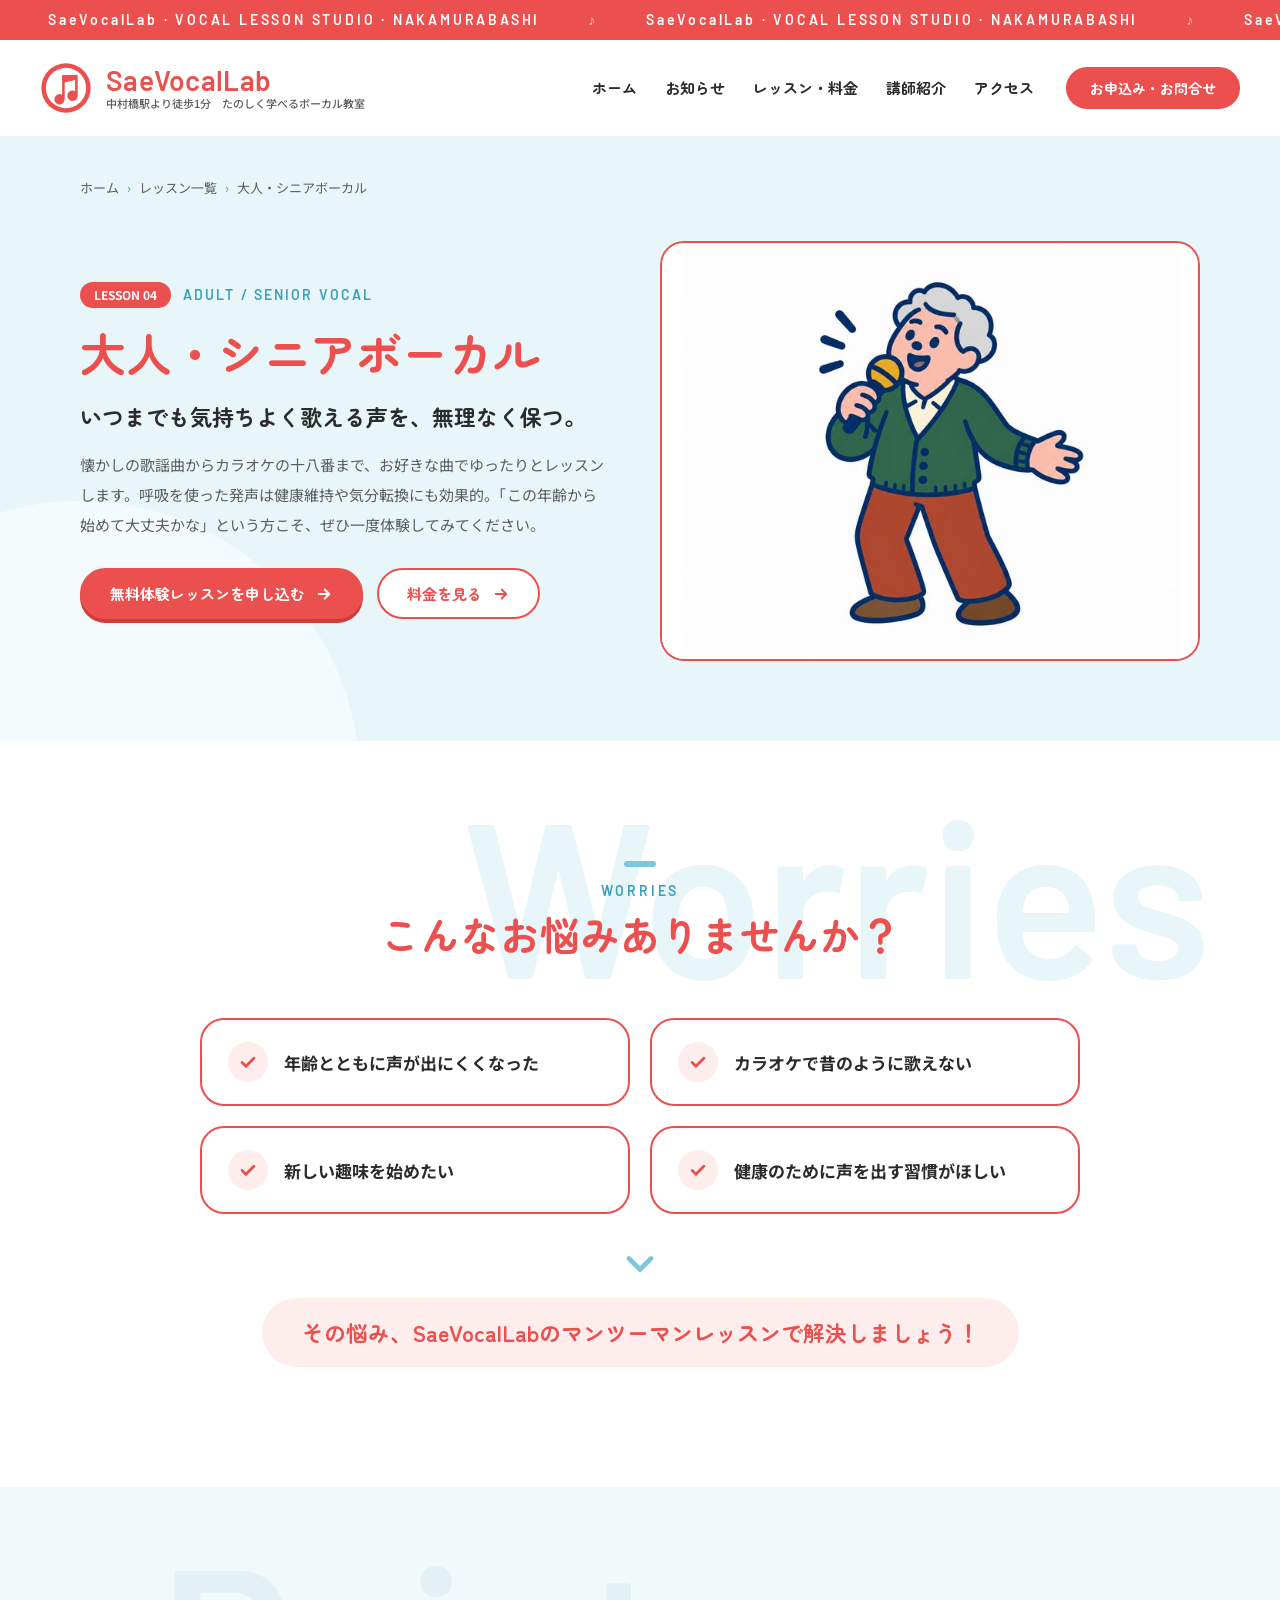
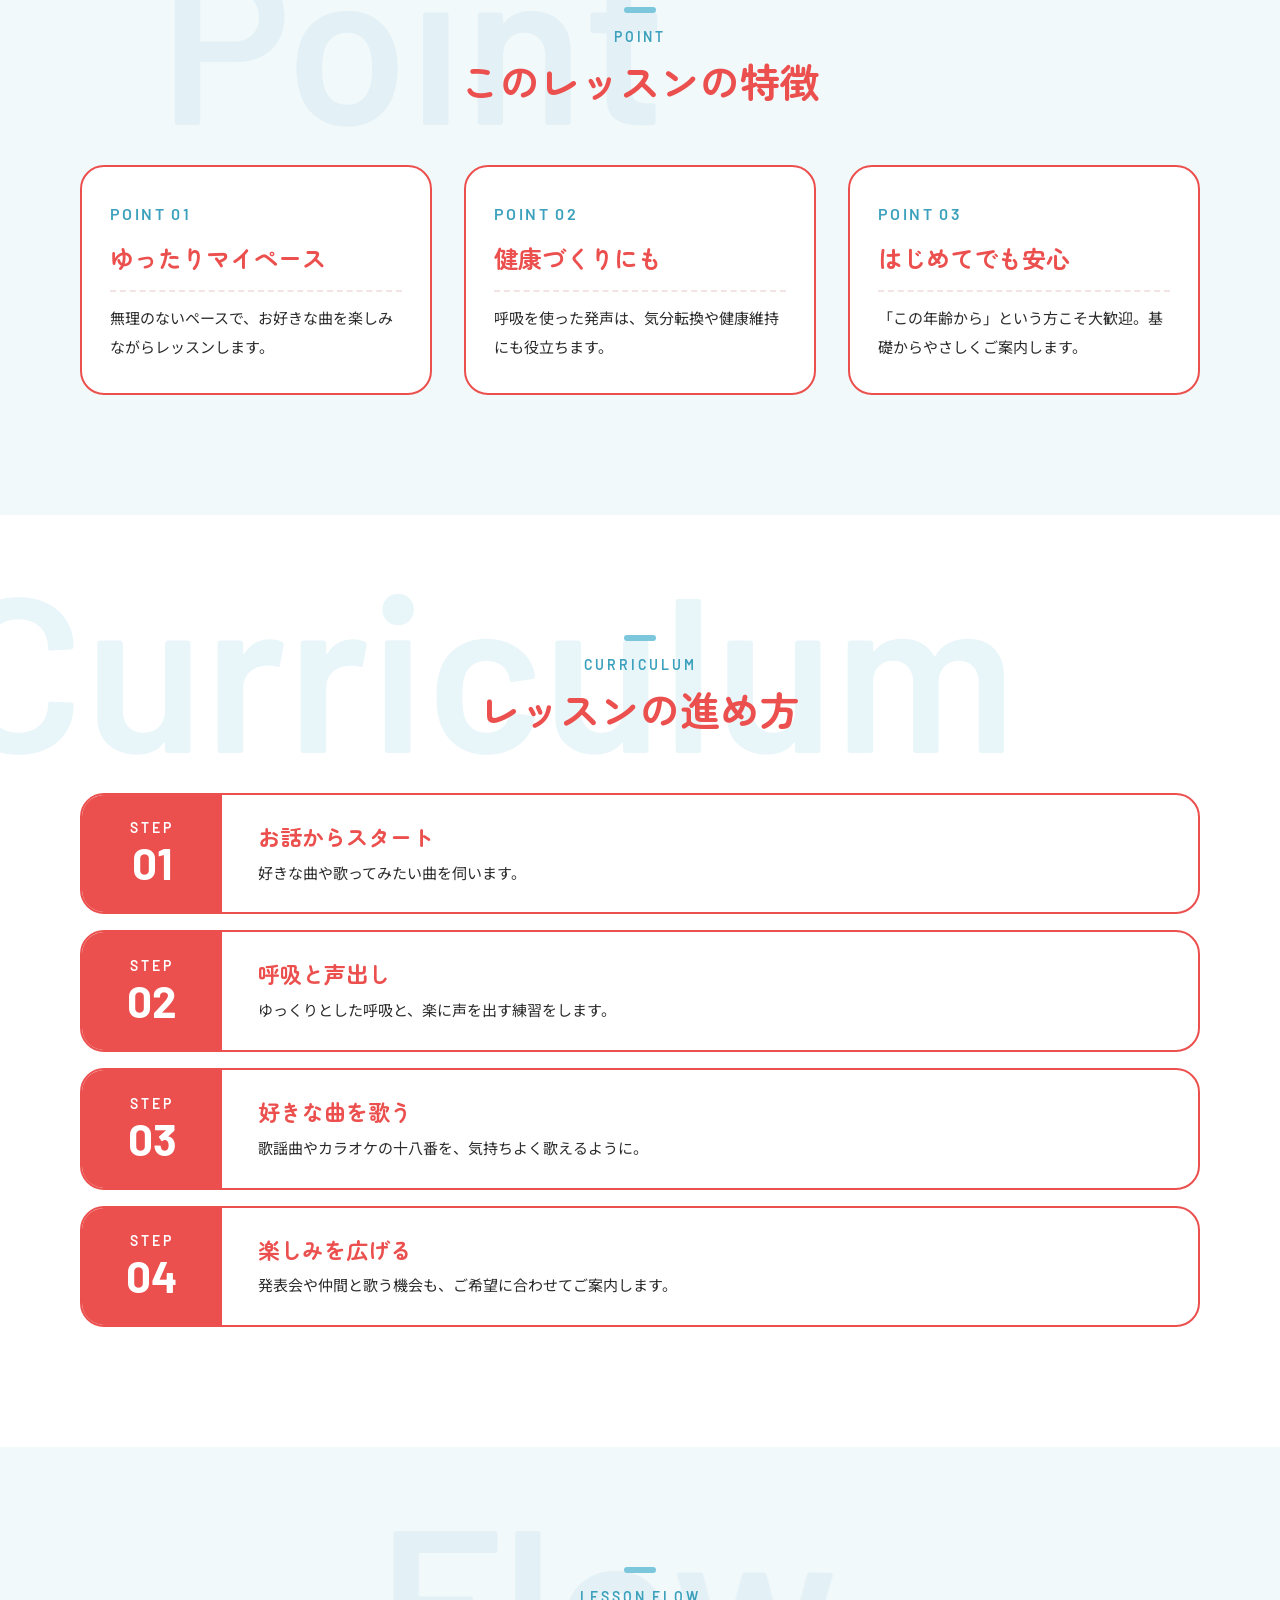
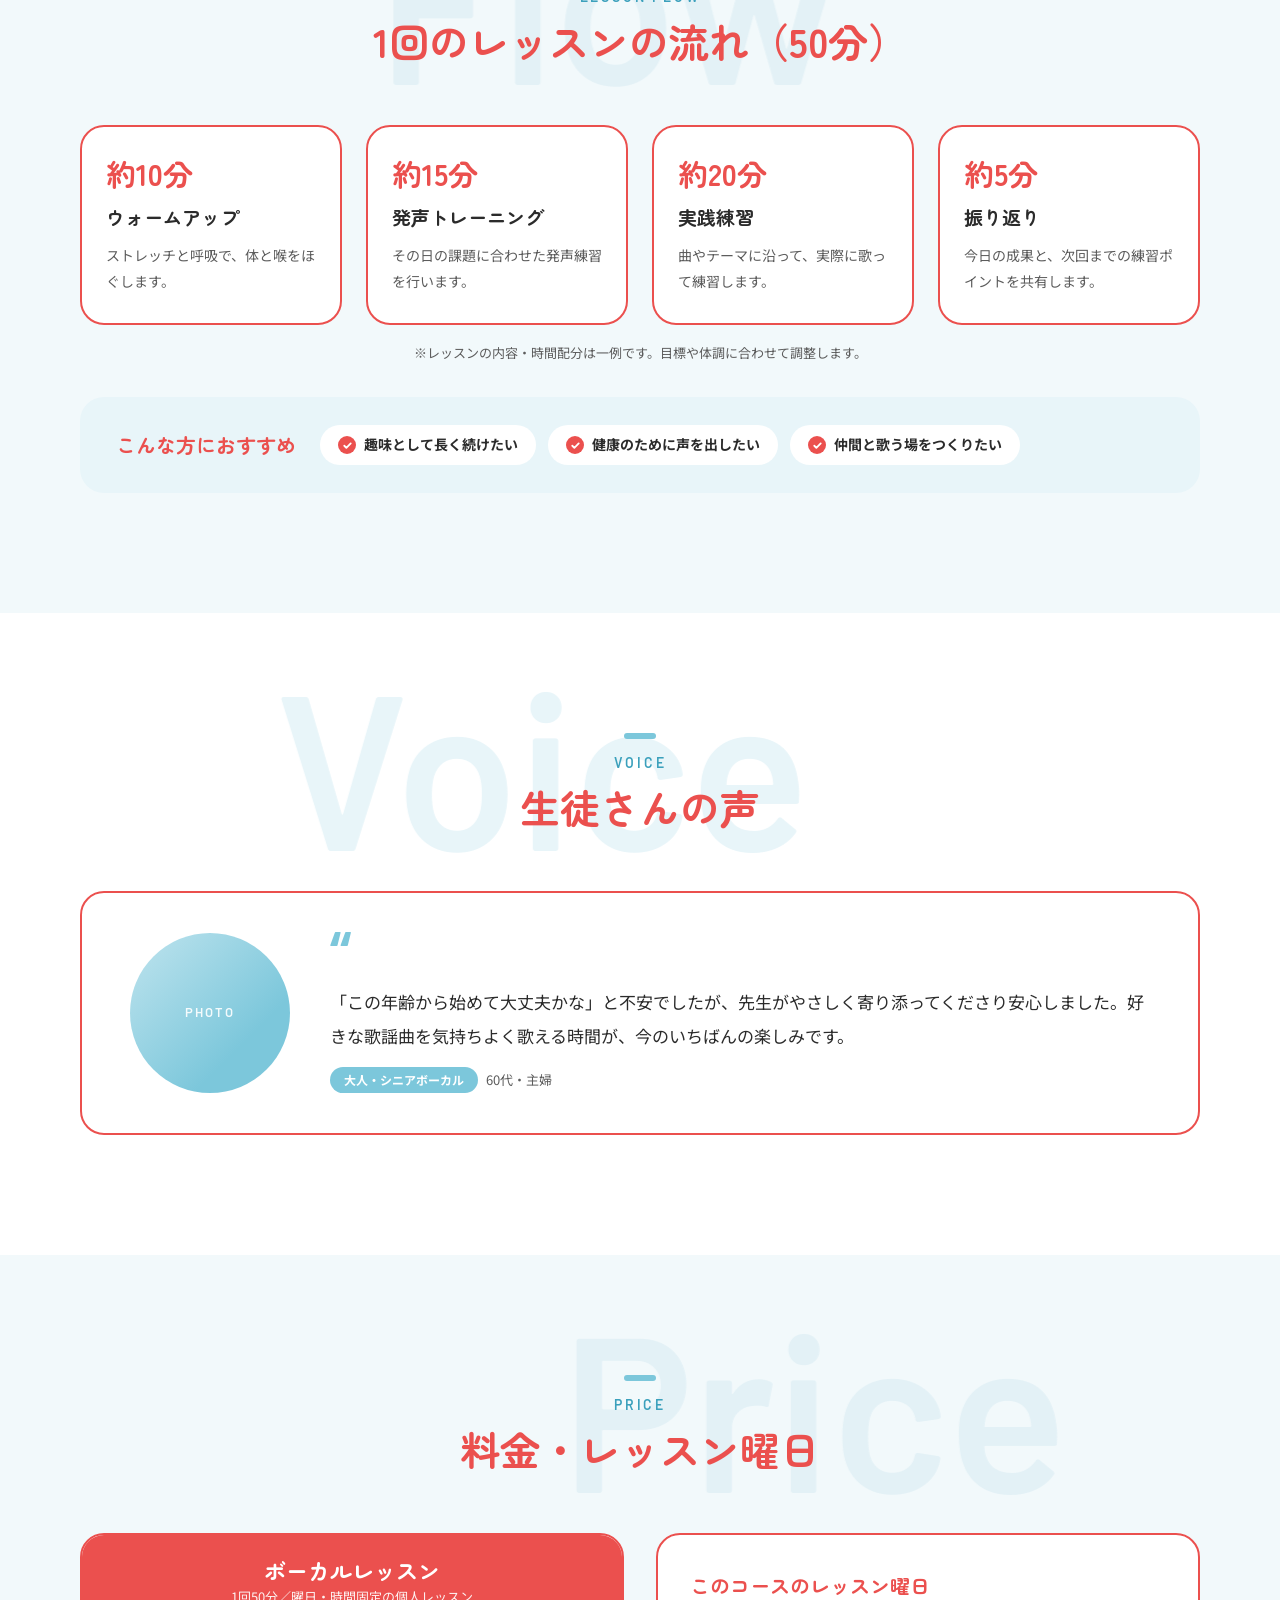
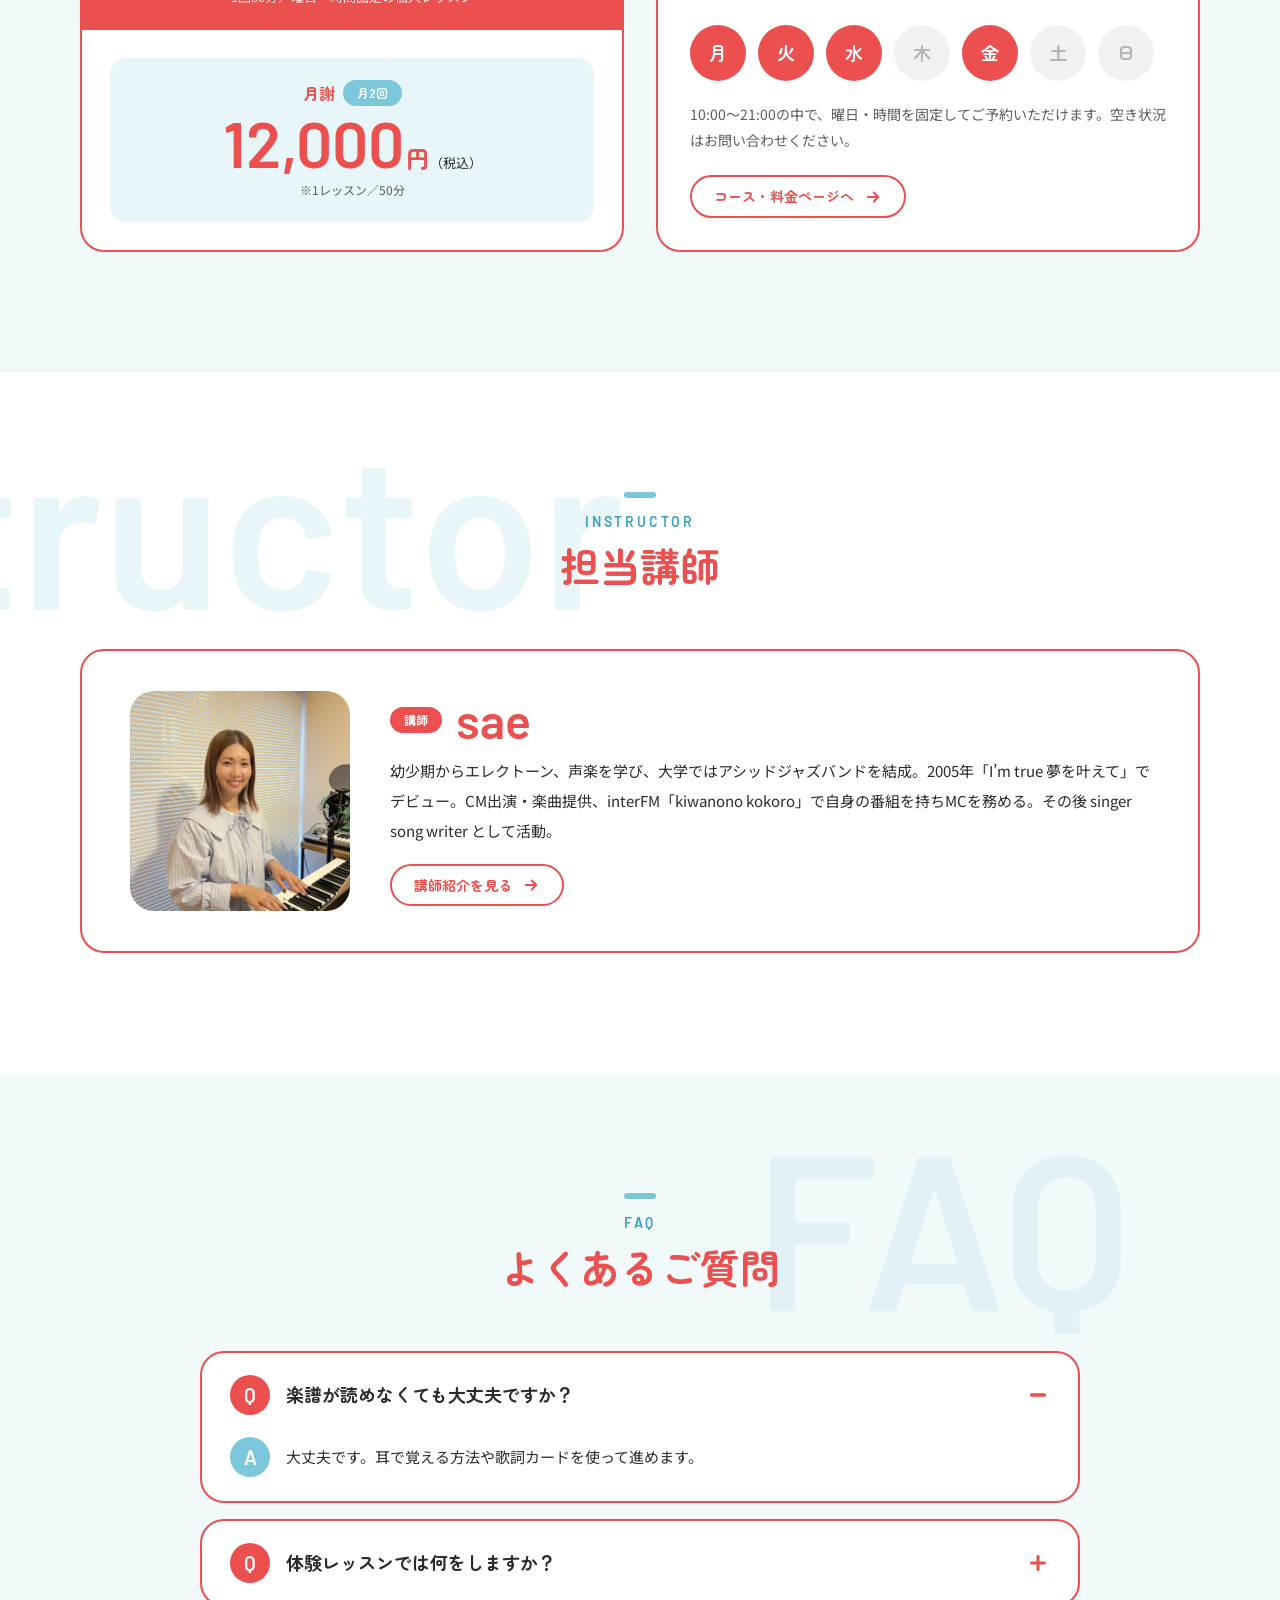
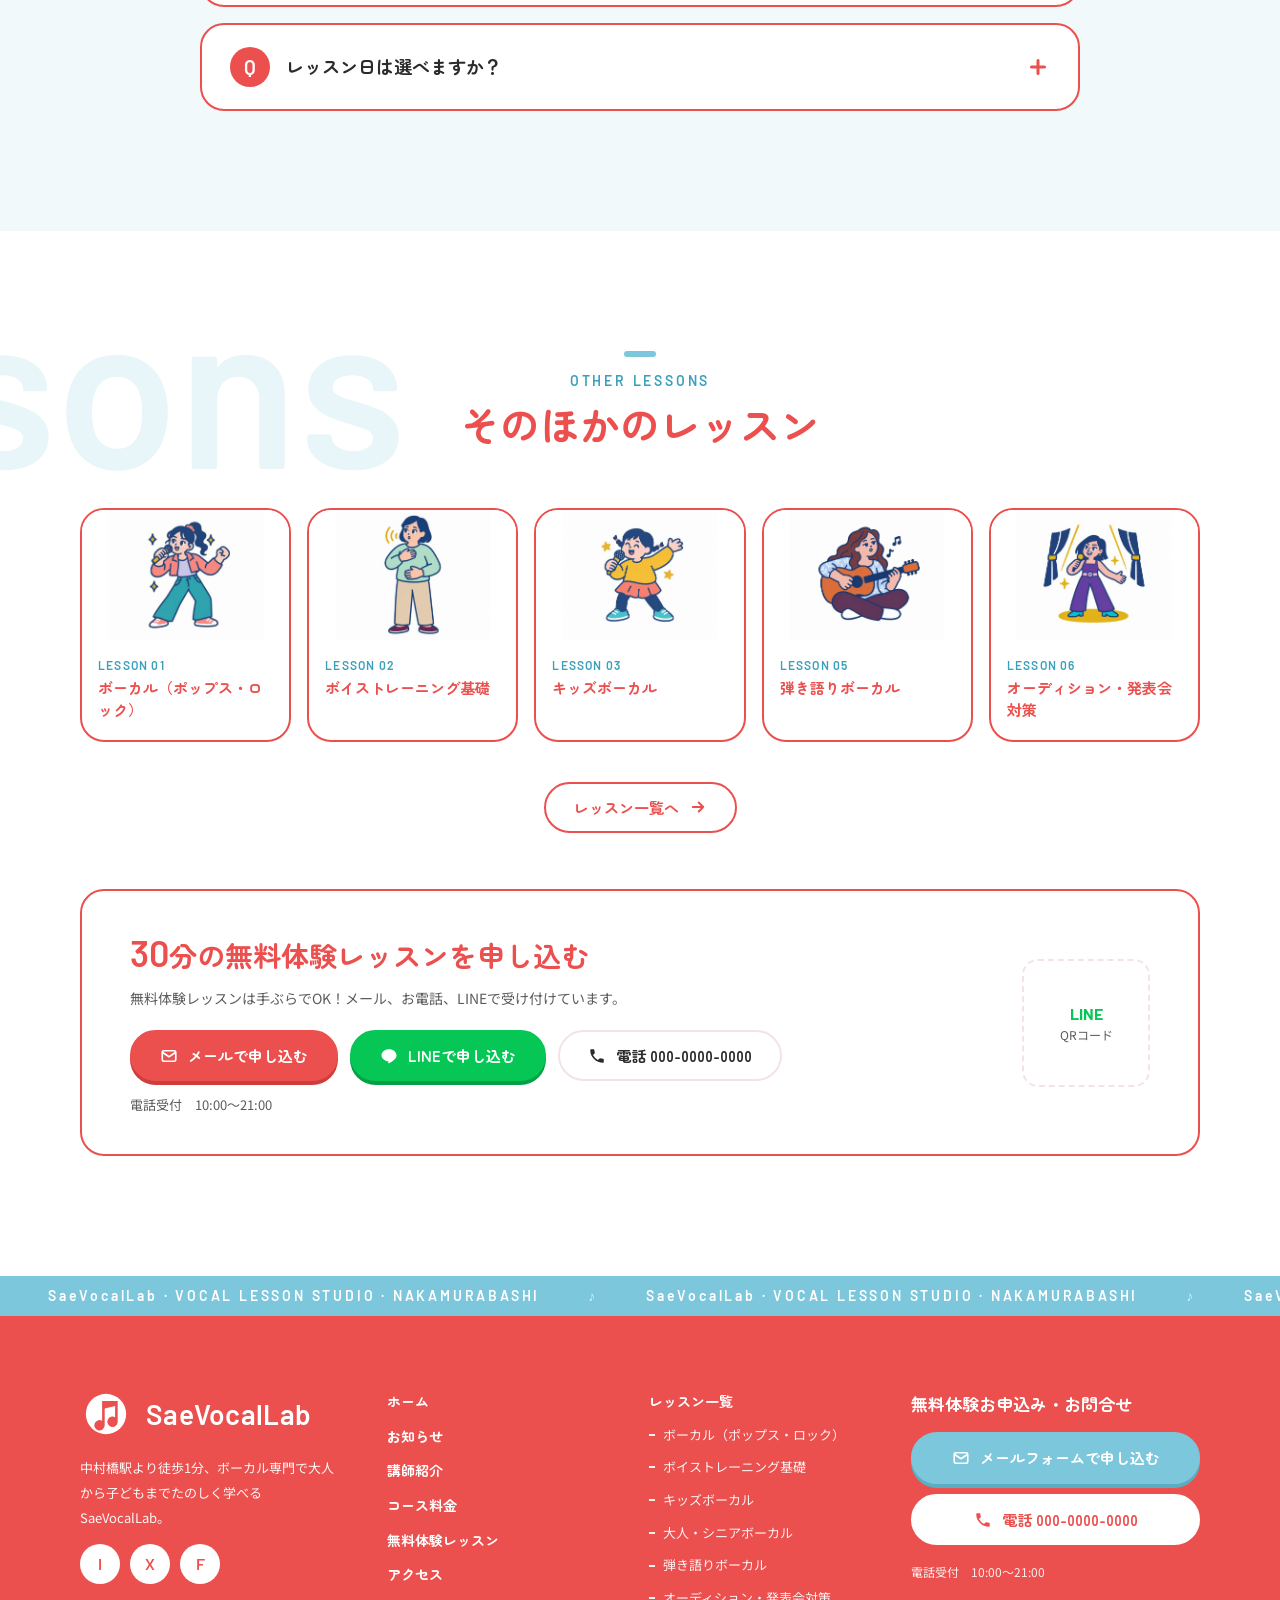
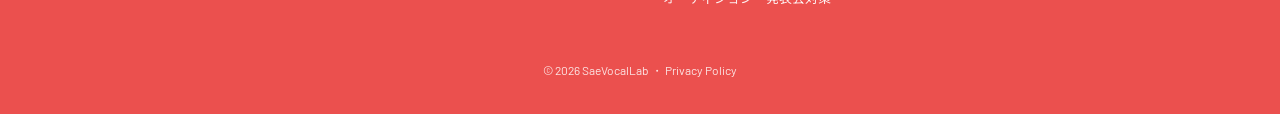
==== commit 34f6d72f: "Add files via upload" ====
--- a/lesson/adult.html
+++ b/lesson/adult.html
@@ -13,7 +13,7 @@
 <link rel="preconnect" href="https://fonts.googleapis.com">
 <link rel="preconnect" href="https://fonts.gstatic.com" crossorigin>
 <link href="https://fonts.googleapis.com/css2?family=Barlow:wght@500;600&family=Noto+Sans+JP:wght@400;500;700&family=Zen+Maru+Gothic:wght@500;700&display=swap" rel="stylesheet">
-<link rel="stylesheet" href="../assets/css/style.css?v=20261025c">
+<link rel="stylesheet" href="../assets/css/style.css?v=20261025d">
 </head>
 <body>
 <div class="marquee" aria-hidden="true"><div class="marquee__track"><span>SaeVocalLab · VOCAL LESSON STUDIO · NAKAMURABASHI</span><span>SaeVocalLab · VOCAL LESSON STUDIO · NAKAMURABASHI</span><span>SaeVocalLab · VOCAL LESSON STUDIO · NAKAMURABASHI</span><span>SaeVocalLab · VOCAL LESSON STUDIO · NAKAMURABASHI</span><span>SaeVocalLab · VOCAL LESSON STUDIO · NAKAMURABASHI</span><span>SaeVocalLab · VOCAL LESSON STUDIO · NAKAMURABASHI</span><span>SaeVocalLab · VOCAL LESSON STUDIO · NAKAMURABASHI</span><span>SaeVocalLab · VOCAL LESSON STUDIO · NAKAMURABASHI</span></div></div>
@@ -132,7 +132,7 @@
   <div class="inner">
     <div class="sec-head fade"><span class="sec-head__bar"></span><span class="sec-head__en">Instructor</span><h2 class="sec-head__ja">担当講師</h2></div>
     <div class="card teacher fade">
-      <div class="teacher__ph"><img src="../assets/img/instructor-sae-2610c.jpg" alt="ピアノを弾く講師 sae" width="842" height="1217" loading="lazy"></div>
+      <div class="teacher__ph"><img src="../assets/img/instructor-sae-2610d.jpg" alt="ピアノを弾く講師 sae" width="1000" height="1333" loading="lazy"></div>
       <div class="teacher__body">
         <p class="instructor__name" style="margin:0"><span class="pill pill--primary">講師</span><b>sae</b></p>
         <p>幼少期からエレクトーン、声楽を学び、大学ではアシッドジャズバンドを結成。2005年「I’m true 夢を叶えて」でデビュー。CM出演・楽曲提供、interFM「kiwanono kokoro」で自身の番組を持ちMCを務める。その後 singer song writer として活動。</p>
--- a/assets/css/style.css
+++ b/assets/css/style.css
@@ -529,4 +529,4 @@
 /* real photos */
 .hero__photo img{object-position:50% 35%}
 .instructor__photo,.teacher__ph{border-radius:var(--r);overflow:hidden}
-.instructor__photo img,.teacher__ph img{width:100%;height:100%;object-fit:cover;object-position:50% 15%}
+.instructor__photo img,.teacher__ph img{width:100%;height:100%;object-fit:cover;object-position:50% 25%}
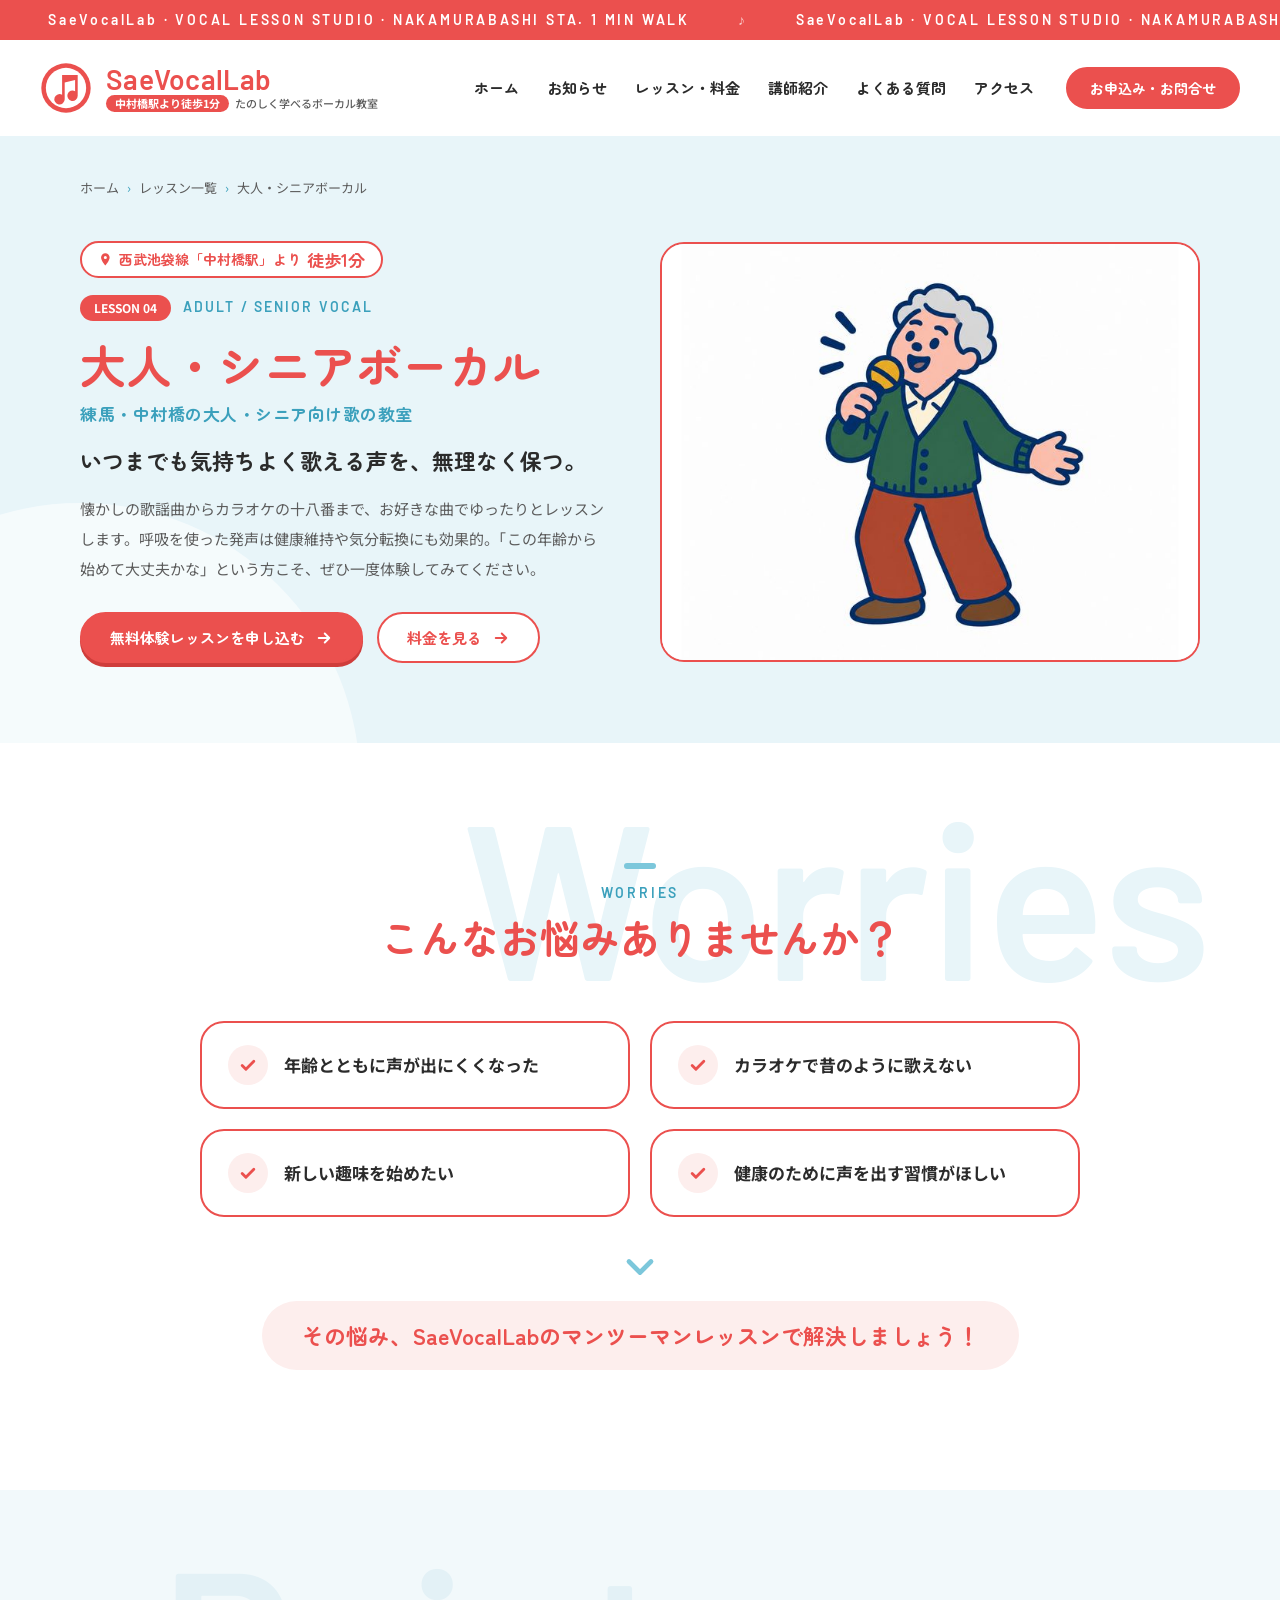
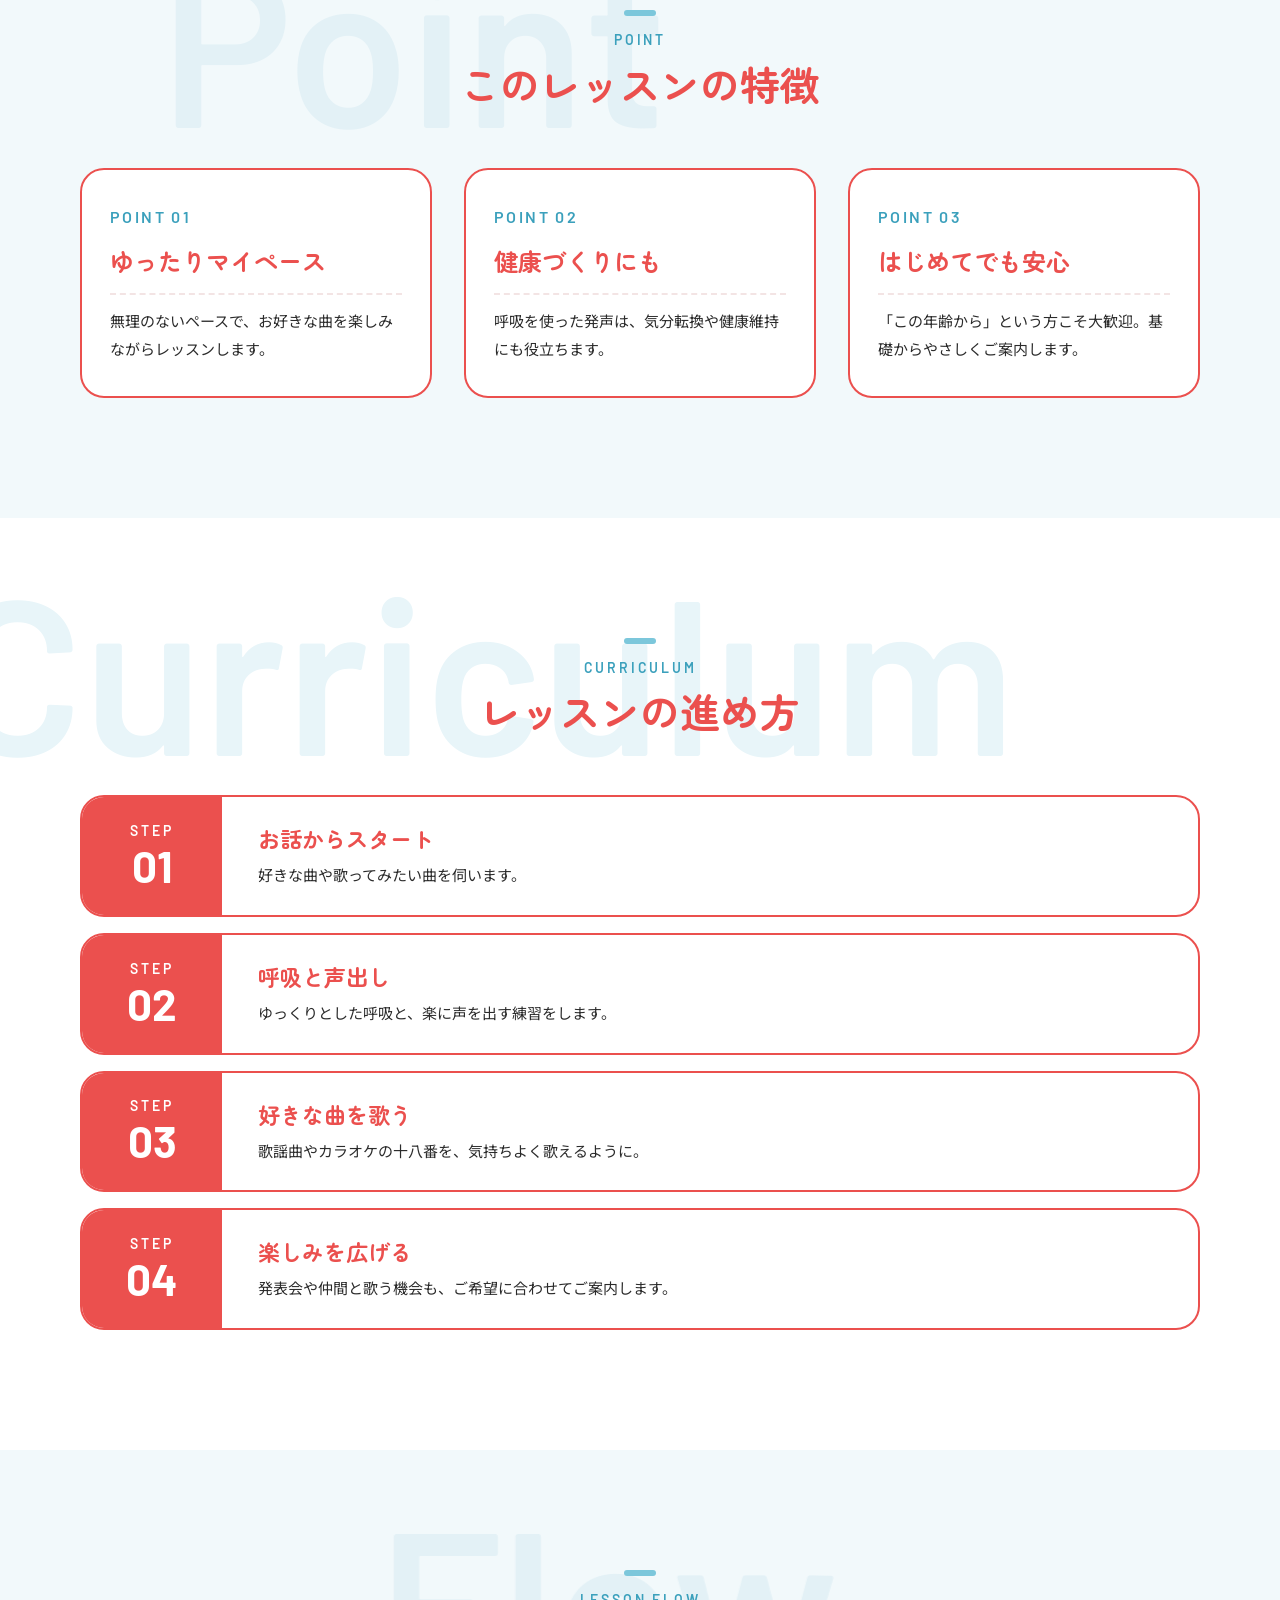
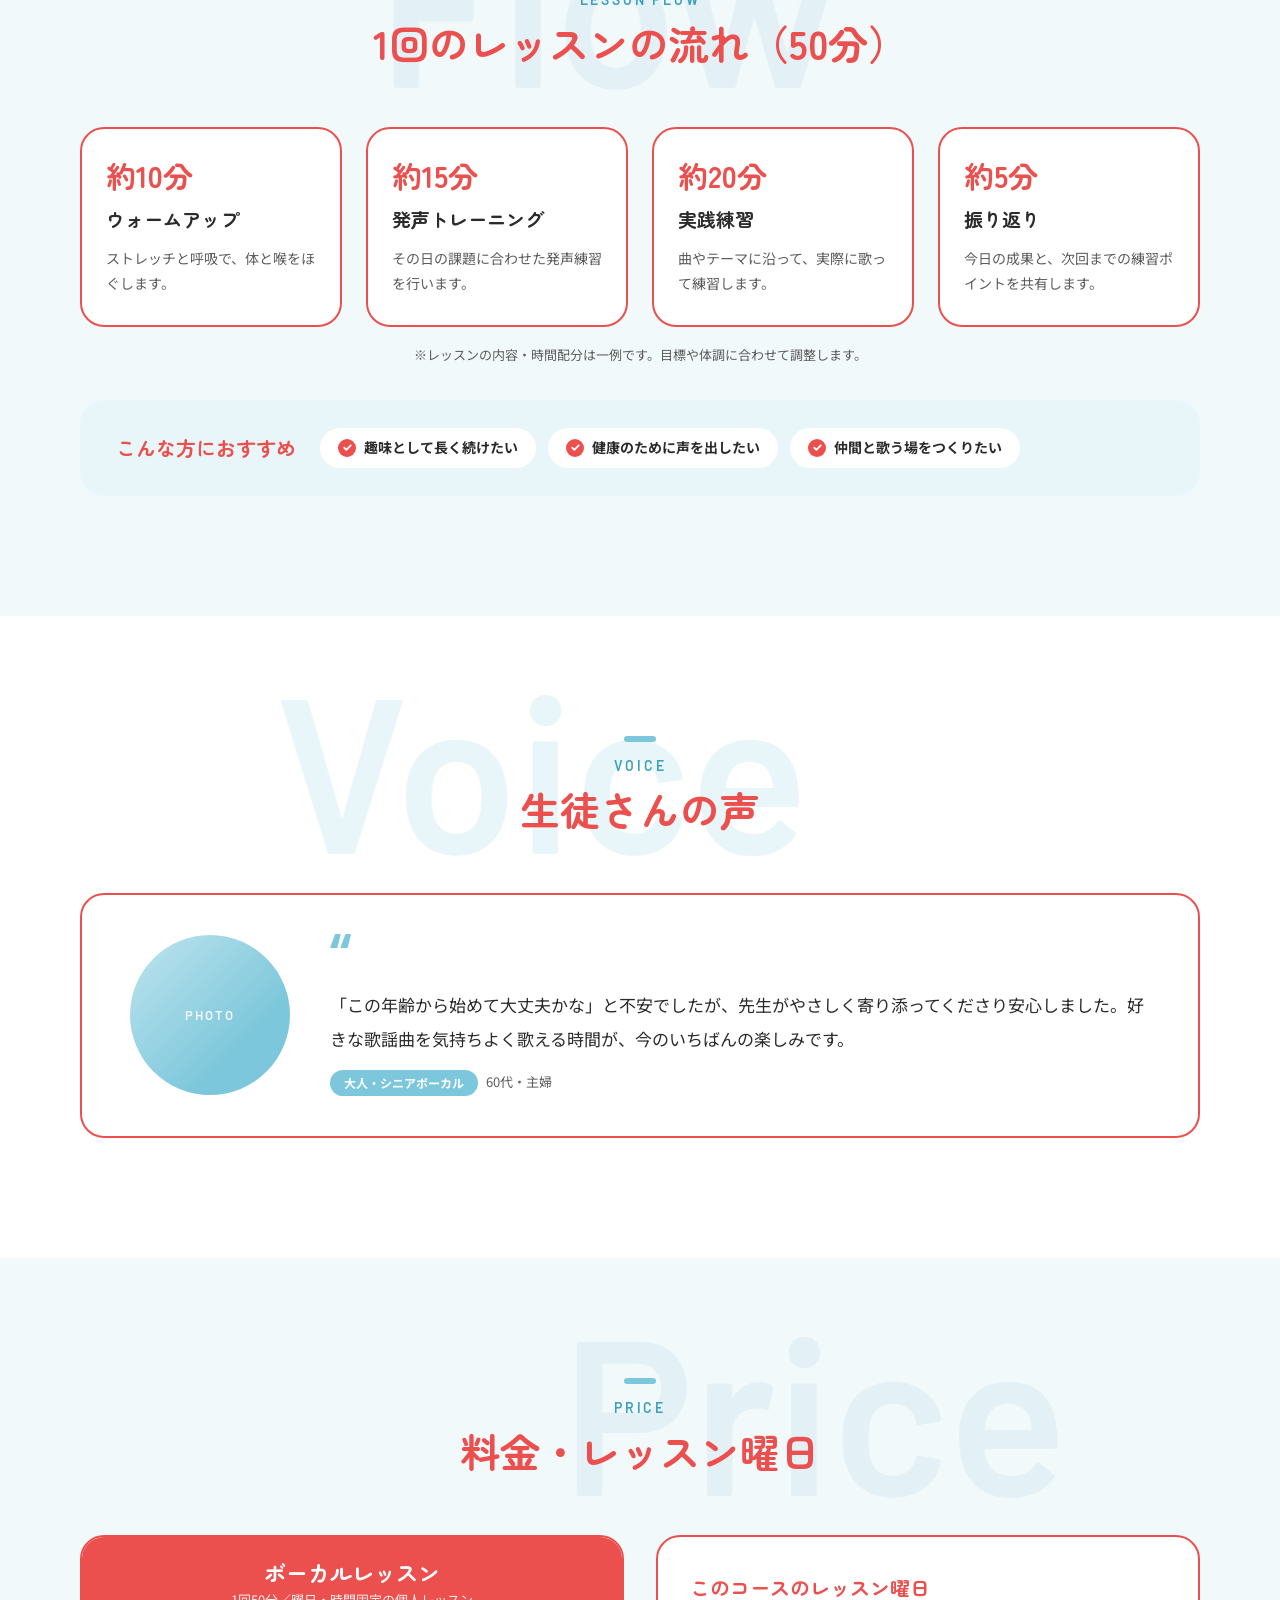
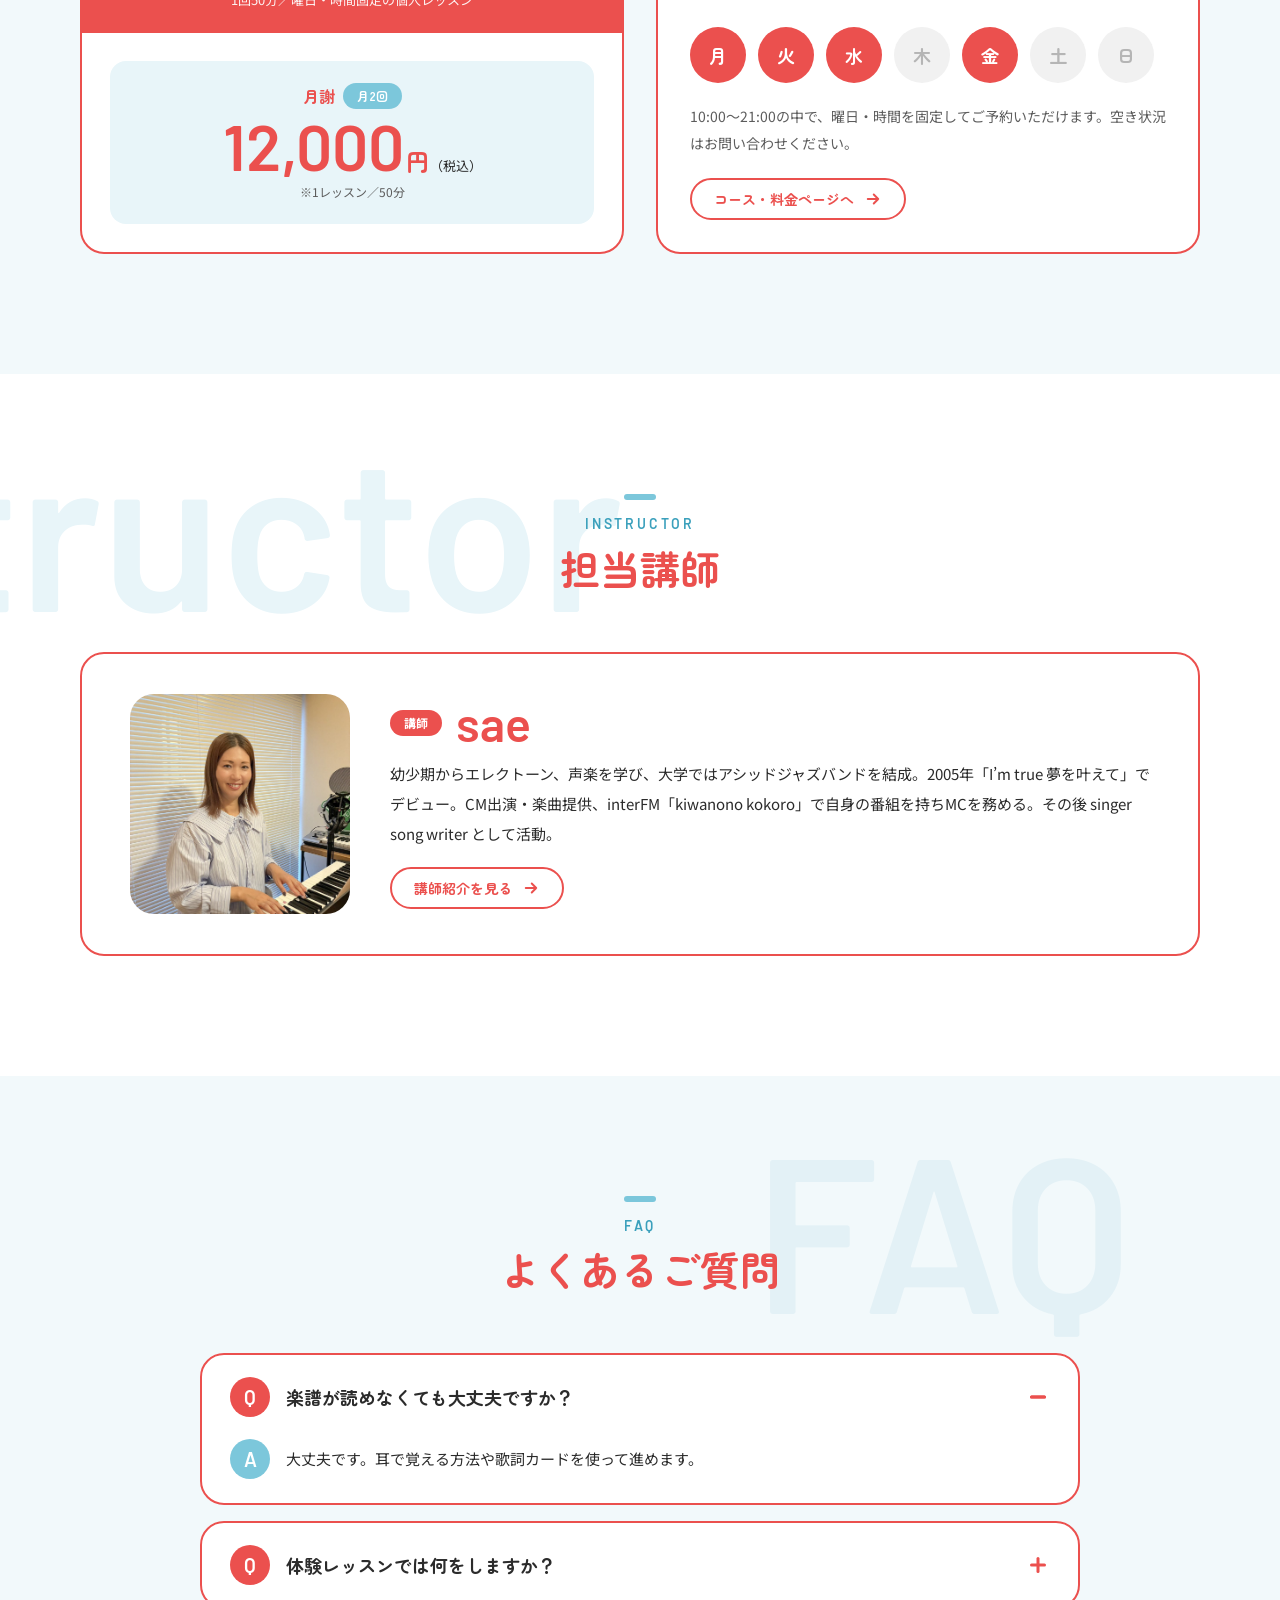
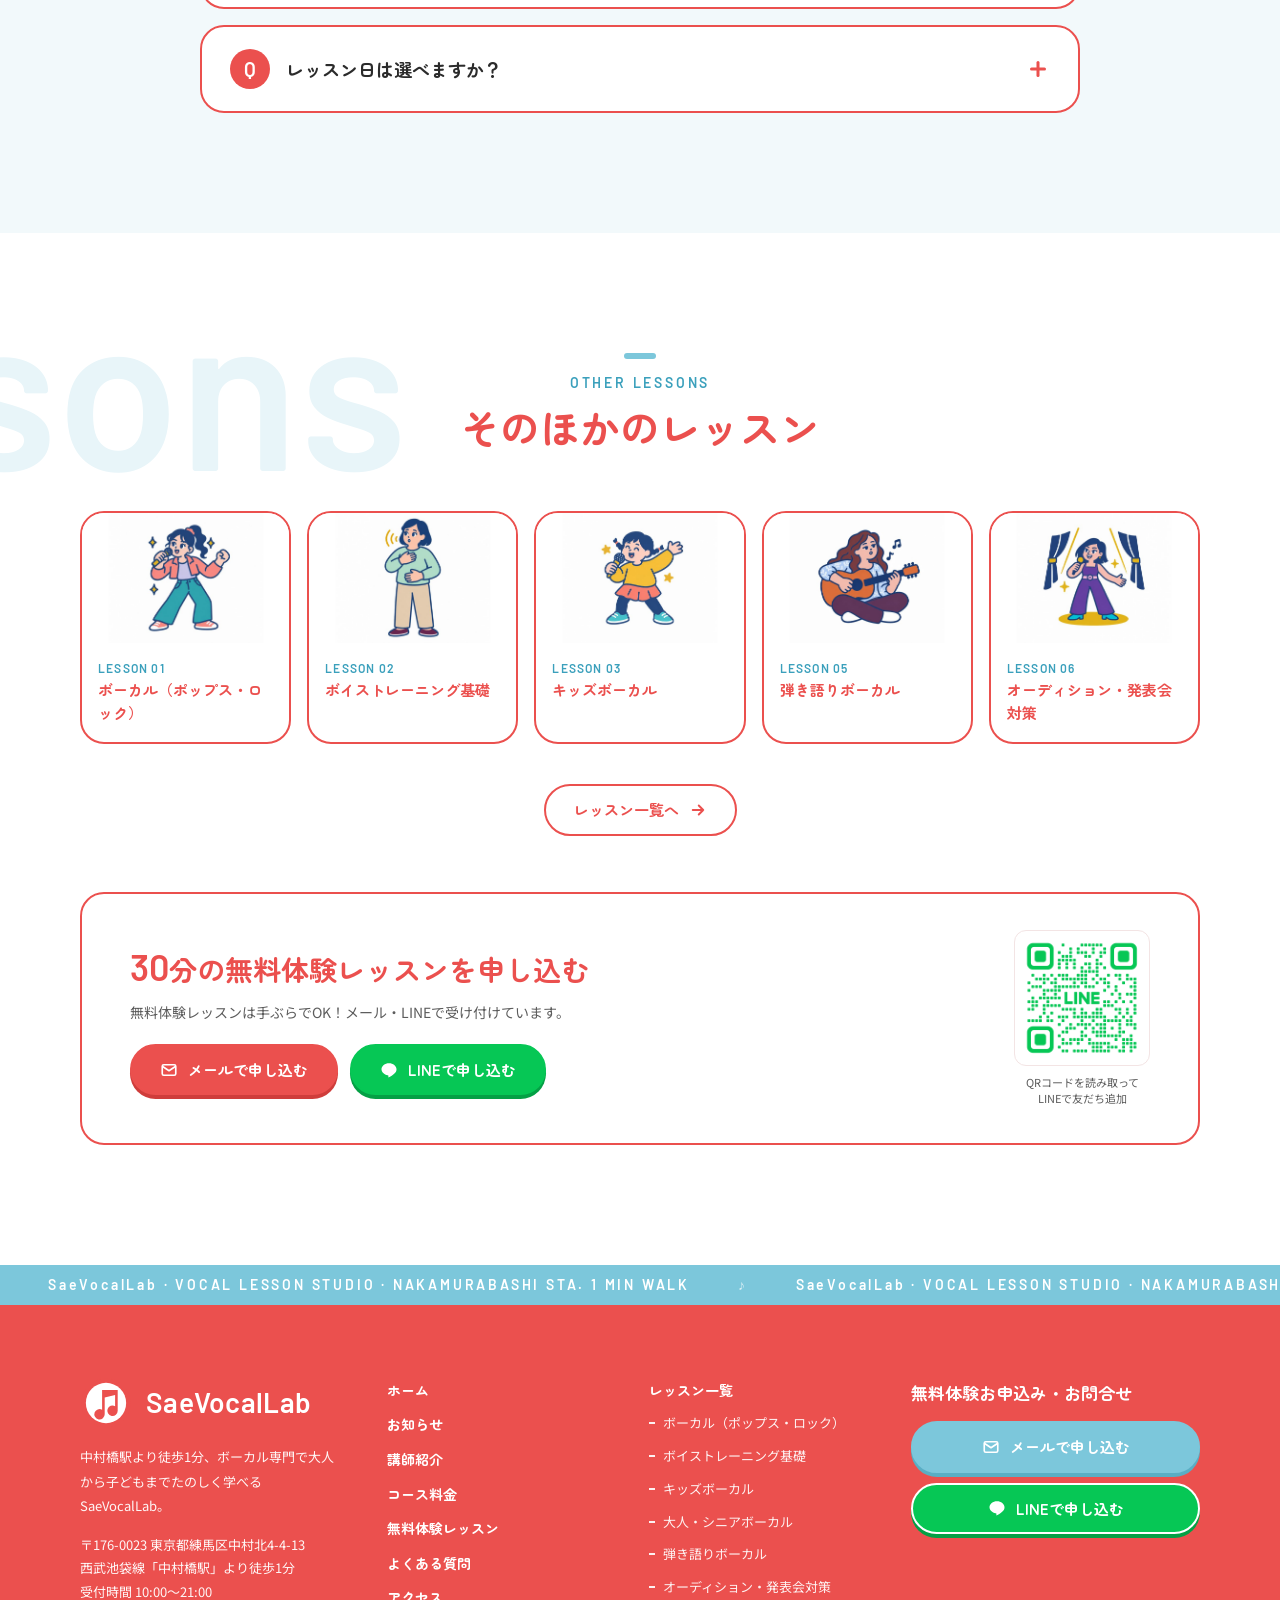
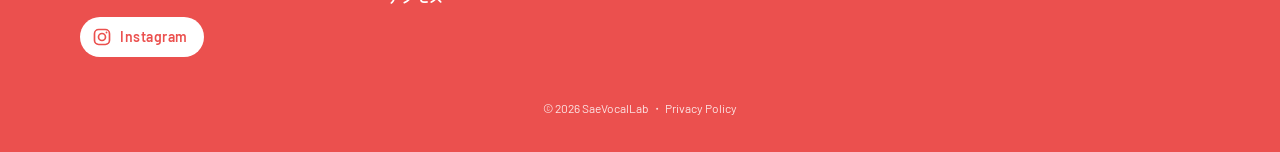
==== commit b9f51043: "Add files via upload" ====
--- a/lesson/adult.html
+++ b/lesson/adult.html
@@ -3,25 +3,273 @@
 <head>
 <meta charset="UTF-8">
 <meta name="viewport" content="width=device-width, initial-scale=1">
-<title>大人・シニアボーカル｜SaeVocalLab（サエ ボーカル ラボ）</title>
-<meta name="description" content="大人・シニアボーカル：いつまでも気持ちよく歌える声を、無理なく保つ。 中村橋駅徒歩1分のボーカル教室 SaeVocalLab。30分の無料体験レッスン受付中。">
-<meta property="og:title" content="大人・シニアボーカル｜SaeVocalLab（サエ ボーカル ラボ）">
-<meta property="og:description" content="大人・シニアボーカル：いつまでも気持ちよく歌える声を、無理なく保つ。 中村橋駅徒歩1分のボーカル教室 SaeVocalLab。30分の無料体験レッスン受付中。">
+<title>練馬・中村橋の大人・シニア向け歌の教室｜SaeVocalLab</title>
+<meta name="description" content="練馬区・西武池袋線「中村橋駅」徒歩1分のボーカル教室SaeVocalLabの「大人・シニアボーカル」コース。いつまでも気持ちよく歌える声を、無理なく保つ。マンツーマンの個人レッスンで、30分の無料体験レッスン受付中。">
+<meta property="og:title" content="練馬・中村橋の大人・シニア向け歌の教室｜SaeVocalLab">
+<meta property="og:description" content="練馬区・西武池袋線「中村橋駅」徒歩1分のボーカル教室SaeVocalLabの「大人・シニアボーカル」コース。いつまでも気持ちよく歌える声を、無理なく保つ。マンツーマンの個人レッスンで、30分の無料体験レッスン受付中。">
 <meta property="og:type" content="website">
 <meta name="theme-color" content="#eb504e">
 <link rel="icon" href="data:image/svg+xml,%3Csvg xmlns='http://www.w3.org/2000/svg' viewBox='0 0 80 80'%3E%3Ccircle cx='40' cy='40' r='38' fill='%23eb504e'/%3E%3Ccircle cx='40' cy='40' r='31' fill='%23fff'/%3E%3Cpath d='M34 20v30.4a8 8 0 1 0 4 6.9V31.6l16-4V45a8 8 0 1 0 4 6.9V20z' fill='%23eb504e'/%3E%3C/svg%3E">
 <link rel="preconnect" href="https://fonts.googleapis.com">
 <link rel="preconnect" href="https://fonts.gstatic.com" crossorigin>
 <link href="https://fonts.googleapis.com/css2?family=Barlow:wght@500;600&family=Noto+Sans+JP:wght@400;500;700&family=Zen+Maru+Gothic:wght@500;700&display=swap" rel="stylesheet">
-<link rel="stylesheet" href="../assets/css/style.css?v=20261025d">
+<link rel="stylesheet" href="../assets/css/style.css?v=20261025seo2">
+<!-- SEO:START（tools/seo_build.py が自動生成。直接編集しないでください） -->
+<link rel="canonical" href="https://saevocallab.jp/lesson/adult.html">
+<meta property="og:url" content="https://saevocallab.jp/lesson/adult.html">
+<meta property="og:image" content="https://saevocallab.jp/assets/img/lesson-adult.jpg">
+<meta property="og:site_name" content="SaeVocalLab">
+<meta property="og:locale" content="ja_JP">
+<meta name="twitter:card" content="summary_large_image">
+<link rel="apple-touch-icon" href="../assets/img/apple-touch-icon.png">
+<script type="application/ld+json">
+{
+  "@context": "https://schema.org",
+  "@graph": [
+    {
+      "@type": [
+        "MusicSchool",
+        "LocalBusiness"
+      ],
+      "@id": "https://saevocallab.jp/#school",
+      "name": "SaeVocalLab",
+      "alternateName": [
+        "サエ ボーカル ラボ",
+        "サエボーカルラボ"
+      ],
+      "description": "西武池袋線「中村橋駅」より徒歩1分のボーカル専門教室。お子様からシニアまで、マンツーマンの個人レッスン。30分の無料体験レッスン受付中。",
+      "url": "https://saevocallab.jp/",
+      "logo": "https://saevocallab.jp/assets/img/logo.png",
+      "image": "https://saevocallab.jp/assets/img/ogp.jpg",
+      "address": {
+        "@type": "PostalAddress",
+        "postalCode": "176-0023",
+        "addressCountry": "JP",
+        "addressRegion": "東京都",
+        "addressLocality": "練馬区",
+        "streetAddress": "中村北4-4-13"
+      },
+      "geo": {
+        "@type": "GeoCoordinates",
+        "latitude": 35.735584,
+        "longitude": 139.638275
+      },
+      "hasMap": "https://www.google.com/maps/search/?api=1&query=35.735584%2C139.638275",
+      "knowsAbout": [
+        "ボーカルレッスン",
+        "ボイストレーニング",
+        "発声",
+        "キッズボーカル",
+        "弾き語り",
+        "オーディション対策",
+        "音楽科受験対策"
+      ],
+      "hasOfferCatalog": {
+        "@type": "OfferCatalog",
+        "name": "レッスン一覧",
+        "itemListElement": [
+          {
+            "@type": "Offer",
+            "itemOffered": {
+              "@id": "https://saevocallab.jp/lesson/vocal.html#course"
+            }
+          },
+          {
+            "@type": "Offer",
+            "itemOffered": {
+              "@id": "https://saevocallab.jp/lesson/voice-training.html#course"
+            }
+          },
+          {
+            "@type": "Offer",
+            "itemOffered": {
+              "@id": "https://saevocallab.jp/lesson/kids.html#course"
+            }
+          },
+          {
+            "@type": "Offer",
+            "itemOffered": {
+              "@id": "https://saevocallab.jp/lesson/adult.html#course"
+            }
+          },
+          {
+            "@type": "Offer",
+            "itemOffered": {
+              "@id": "https://saevocallab.jp/lesson/sing-play.html#course"
+            }
+          },
+          {
+            "@type": "Offer",
+            "itemOffered": {
+              "@id": "https://saevocallab.jp/lesson/audition.html#course"
+            }
+          }
+        ]
+      },
+      "areaServed": [
+        {
+          "@type": "AdministrativeArea",
+          "name": "練馬区"
+        }
+      ],
+      "openingHoursSpecification": [
+        {
+          "@type": "OpeningHoursSpecification",
+          "dayOfWeek": [
+            "Monday",
+            "Tuesday",
+            "Wednesday",
+            "Thursday",
+            "Friday",
+            "Saturday",
+            "Sunday"
+          ],
+          "opens": "10:00",
+          "closes": "21:00"
+        }
+      ],
+      "makesOffer": {
+        "@type": "Offer",
+        "name": "ボーカルレッスン 月謝（月2回・1回50分）",
+        "priceSpecification": {
+          "@type": "UnitPriceSpecification",
+          "price": 12000,
+          "priceCurrency": "JPY",
+          "unitText": "月",
+          "valueAddedTaxIncluded": true
+        }
+      },
+      "priceRange": "月謝 12,000円（税込）",
+      "email": "ririkaman1113@gmail.com",
+      "contactPoint": {
+        "@type": "ContactPoint",
+        "contactType": "無料体験レッスンのお申し込み・お問い合わせ",
+        "availableLanguage": "ja",
+        "email": "ririkaman1113@gmail.com",
+        "url": "https://lin.ee/gzu6Sca"
+      },
+      "employee": {
+        "@type": "Person",
+        "name": "sae",
+        "jobTitle": "ボーカル講師"
+      }
+    },
+    {
+      "@type": "WebSite",
+      "@id": "https://saevocallab.jp/#website",
+      "url": "https://saevocallab.jp/",
+      "name": "SaeVocalLab",
+      "alternateName": [
+        "サエ ボーカル ラボ",
+        "サエボーカルラボ"
+      ],
+      "inLanguage": "ja",
+      "publisher": {
+        "@id": "https://saevocallab.jp/#school"
+      }
+    },
+    {
+      "@type": "WebPage",
+      "@id": "https://saevocallab.jp/lesson/adult.html#webpage",
+      "url": "https://saevocallab.jp/lesson/adult.html",
+      "name": "練馬・中村橋の大人・シニア向け歌の教室｜SaeVocalLab",
+      "isPartOf": {
+        "@id": "https://saevocallab.jp/#website"
+      },
+      "about": {
+        "@id": "https://saevocallab.jp/#school"
+      },
+      "inLanguage": "ja",
+      "primaryImageOfPage": {
+        "@type": "ImageObject",
+        "url": "https://saevocallab.jp/assets/img/lesson-adult.jpg"
+      },
+      "description": "練馬区・西武池袋線「中村橋駅」徒歩1分のボーカル教室SaeVocalLabの「大人・シニアボーカル」コース。いつまでも気持ちよく歌える声を、無理なく保つ。マンツーマンの個人レッスンで、30分の無料体験レッスン受付中。",
+      "mainEntity": {
+        "@id": "https://saevocallab.jp/lesson/adult.html#course"
+      }
+    },
+    {
+      "@type": "BreadcrumbList",
+      "itemListElement": [
+        {
+          "@type": "ListItem",
+          "position": 1,
+          "name": "ホーム",
+          "item": "https://saevocallab.jp/"
+        },
+        {
+          "@type": "ListItem",
+          "position": 2,
+          "name": "レッスン一覧",
+          "item": "https://saevocallab.jp/#lesson"
+        },
+        {
+          "@type": "ListItem",
+          "position": 3,
+          "name": "大人・シニアボーカル",
+          "item": "https://saevocallab.jp/lesson/adult.html"
+        }
+      ]
+    },
+    {
+      "@type": "Course",
+      "@id": "https://saevocallab.jp/lesson/adult.html#course",
+      "name": "大人・シニアボーカル練馬・中村橋の大人・シニア向け歌の教室",
+      "description": "いつまでも気持ちよく歌える声を、無理なく保つ。懐かしの歌謡曲からカラオケの十八番まで、お好きな曲でゆったりとレッスンします。呼吸を使った発声は健康維持や気分転換にも効果的。「この年齢から始めて大丈夫かな」という方こそ、ぜひ一度体験してみてください。",
+      "url": "https://saevocallab.jp/lesson/adult.html",
+      "image": "https://saevocallab.jp/assets/img/lesson-adult.jpg",
+      "inLanguage": "ja",
+      "provider": {
+        "@id": "https://saevocallab.jp/#school"
+      },
+      "educationalLevel": "初心者から経験者まで",
+      "about": "大人・シニア向けボーカルレッスン",
+      "hasCourseInstance": {
+        "@type": "CourseInstance",
+        "courseMode": "onsite",
+        "courseWorkload": "PT50M",
+        "location": {
+          "@type": "Place",
+          "name": "SaeVocalLab",
+          "address": {
+            "@type": "PostalAddress",
+            "postalCode": "176-0023",
+            "addressCountry": "JP",
+            "addressRegion": "東京都",
+            "addressLocality": "練馬区",
+            "streetAddress": "中村北4-4-13"
+          }
+        },
+        "instructor": {
+          "@type": "Person",
+          "name": "sae"
+        }
+      },
+      "audience": {
+        "@type": "Audience",
+        "audienceType": "大人・シニア"
+      },
+      "offers": {
+        "@type": "Offer",
+        "category": "月謝",
+        "price": 12000,
+        "priceCurrency": "JPY",
+        "url": "https://saevocallab.jp/lesson/adult.html"
+      }
+    }
+  ]
+}
+</script>
+<!-- SEO:END -->
 </head>
 <body>
-<div class="marquee" aria-hidden="true"><div class="marquee__track"><span>SaeVocalLab · VOCAL LESSON STUDIO · NAKAMURABASHI</span><span>SaeVocalLab · VOCAL LESSON STUDIO · NAKAMURABASHI</span><span>SaeVocalLab · VOCAL LESSON STUDIO · NAKAMURABASHI</span><span>SaeVocalLab · VOCAL LESSON STUDIO · NAKAMURABASHI</span><span>SaeVocalLab · VOCAL LESSON STUDIO · NAKAMURABASHI</span><span>SaeVocalLab · VOCAL LESSON STUDIO · NAKAMURABASHI</span><span>SaeVocalLab · VOCAL LESSON STUDIO · NAKAMURABASHI</span><span>SaeVocalLab · VOCAL LESSON STUDIO · NAKAMURABASHI</span></div></div>
+<div class="marquee" aria-hidden="true"><div class="marquee__track"><span>SaeVocalLab · VOCAL LESSON STUDIO · NAKAMURABASHI STA. 1 MIN WALK</span><span>SaeVocalLab · VOCAL LESSON STUDIO · NAKAMURABASHI STA. 1 MIN WALK</span><span>SaeVocalLab · VOCAL LESSON STUDIO · NAKAMURABASHI STA. 1 MIN WALK</span><span>SaeVocalLab · VOCAL LESSON STUDIO · NAKAMURABASHI STA. 1 MIN WALK</span><span>SaeVocalLab · VOCAL LESSON STUDIO · NAKAMURABASHI STA. 1 MIN WALK</span><span>SaeVocalLab · VOCAL LESSON STUDIO · NAKAMURABASHI STA. 1 MIN WALK</span><span>SaeVocalLab · VOCAL LESSON STUDIO · NAKAMURABASHI STA. 1 MIN WALK</span><span>SaeVocalLab · VOCAL LESSON STUDIO · NAKAMURABASHI STA. 1 MIN WALK</span></div></div>
 <header class="header">
   <div class="header__inner">
-    <a class="brand" href="../index.html"><svg class="brand__logo" viewBox="0 0 80 80" aria-hidden="true"><circle cx="40" cy="40" r="38" fill="#eb504e"/><circle cx="40" cy="40" r="31" fill="#fff"/><path d="M34 20v30.4a8 8 0 1 0 4 6.9V31.6l16-4V45a8 8 0 1 0 4 6.9V20z" fill="#eb504e"/></svg><span class="brand__name">SaeVocalLab<span class="brand__tag">中村橋駅より徒歩1分　たのしく学べるボーカル教室</span></span></a>
+    <a class="brand" href="../index.html"><svg class="brand__logo" viewBox="0 0 80 80" aria-hidden="true"><circle cx="40" cy="40" r="38" fill="#eb504e"/><circle cx="40" cy="40" r="31" fill="#fff"/><path d="M34 20v30.4a8 8 0 1 0 4 6.9V31.6l16-4V45a8 8 0 1 0 4 6.9V20z" fill="#eb504e"/></svg><span class="brand__name">SaeVocalLab<span class="brand__tag"><b>中村橋駅より徒歩1分</b>たのしく学べるボーカル教室</span></span></a>
     <nav class="gnav" aria-label="グローバルナビゲーション">
-      <ul class="gnav__list"><li><a href="../index.html">ホーム</a></li><li><a href="../index.html#news">お知らせ</a></li><li><a href="../index.html#lesson">レッスン・料金</a></li><li><a href="../index.html#instructor">講師紹介</a></li><li><a href="../index.html#access">アクセス</a></li></ul>
+      <ul class="gnav__list"><li><a href="../index.html">ホーム</a></li><li><a href="../index.html#news">お知らせ</a></li><li><a href="../index.html#lesson">レッスン・料金</a></li><li><a href="../index.html#instructor">講師紹介</a></li><li><a href="../index.html#faq">よくある質問</a></li><li><a href="../index.html#access">アクセス</a></li></ul>
       <a class="btn btn--sm" href="../index.html#contact">お申込み・お問合せ</a>
     </nav>
     <button class="menu-btn" type="button" aria-label="メニューを開く" aria-expanded="false" aria-controls="drawer"><span class="menu-btn__bars" aria-hidden="true"></span>Menu</button>
@@ -33,8 +281,9 @@
     <ol class="breadcrumb"><li><a href="../index.html">ホーム</a></li><li><a href="../index.html#lesson">レッスン一覧</a></li><li aria-current="page">大人・シニアボーカル</li></ol>
     <div class="page-hero__grid">
       <div class="fade">
+        <p class="station-chip"><svg class="ic-pin" viewBox="0 0 24 24" fill="currentColor" aria-hidden="true"><path d="M12 2a7 7 0 0 0-7 7c0 5.2 7 13 7 13s7-7.8 7-13a7 7 0 0 0-7-7zm0 9.5A2.5 2.5 0 1 1 12 6.5a2.5 2.5 0 0 1 0 5z"/></svg>西武池袋線「中村橋駅」より<b>徒歩1分</b></p>
         <p class="page-hero__label"><span class="pill pill--primary">LESSON 04</span><span class="en">Adult / Senior Vocal</span></p>
-        <h1 class="page-hero__title">大人・シニアボーカル</h1>
+        <h1 class="page-hero__title">大人・シニアボーカル<span class="page-hero__title-sub">練馬・中村橋の大人・シニア向け歌の教室</span></h1>
         <p class="page-hero__lead">いつまでも気持ちよく歌える声を、無理なく保つ。</p>
         <p class="page-hero__intro">懐かしの歌謡曲からカラオケの十八番まで、お好きな曲でゆったりとレッスンします。呼吸を使った発声は健康維持や気分転換にも効果的。「この年齢から始めて大丈夫かな」という方こそ、ぜひ一度体験してみてください。</p>
         <div class="page-hero__btns">
@@ -42,7 +291,7 @@
           <a class="btn btn--ghost" href="#price">料金を見る<svg class="arrow" viewBox="0 0 24 24" fill="none" stroke="currentColor" stroke-width="2.6" stroke-linecap="round" stroke-linejoin="round" aria-hidden="true"><path d="M5 12h14M13 6l6 6-6 6"/></svg></a>
         </div>
       </div>
-      <div class="page-hero__photo fade"><img src="../assets/img/lesson-adult.jpg" alt="大人・シニアボーカルのレッスンイメージ" width="960" height="540"></div>
+      <div class="page-hero__photo fade"><img src="../assets/img/lesson-adult.jpg" alt="中村橋のボーカル教室 SaeVocalLab「大人・シニアボーカル」のレッスンイメージ" width="960" height="540" fetchpriority="high"></div>
     </div>
   </div>
 </section>
@@ -168,28 +417,27 @@
     <div id="cta"><div class="card cta fade">
   <div>
     <p class="cta__ttl"><em>30</em>分の無料体験レッスン<br class="sp-only">を申し込む</p>
-    <p class="cta__lead">無料体験レッスンは手ぶらでOK！メール、お電話、LINEで受け付けています。</p>
+    <p class="cta__lead">無料体験レッスンは手ぶらでOK！メール・LINEで受け付けています。</p>
     <div class="cta__btns">
-      <a class="btn" href="#"><svg viewBox="0 0 24 24" fill="none" stroke="currentColor" stroke-width="2.2" stroke-linejoin="round" aria-hidden="true"><rect x="3" y="5" width="18" height="14" rx="2"/><path d="M3 7l9 6 9-6"/></svg>メールで申し込む</a>
-      <a class="btn btn--line" href="#"><svg viewBox="0 0 24 24" fill="currentColor" aria-hidden="true"><path d="M12 3C6.5 3 2 6.6 2 11c0 3.9 3.5 7.2 8.3 7.9.3.1.8.2.9.5.1.3.1.7 0 1l-.1.9c0 .3-.2 1 .9.5s6-3.5 8.2-6.1c1.5-1.6 1.8-3.1 1.8-4.7C22 6.6 17.5 3 12 3z"/></svg>LINEで申し込む</a>
-      <a class="btn btn--tel" href="tel:00000000000"><svg viewBox="0 0 24 24" fill="currentColor" aria-hidden="true"><path d="M6.6 10.8a15.1 15.1 0 0 0 6.6 6.6l2.2-2.2a1 1 0 0 1 1-.25 11.4 11.4 0 0 0 3.6.57 1 1 0 0 1 1 1V20a1 1 0 0 1-1 1A17 17 0 0 1 3 4a1 1 0 0 1 1-1h3.5a1 1 0 0 1 1 1c0 1.25.2 2.45.57 3.57a1 1 0 0 1-.25 1z"/></svg>電話 000-0000-0000</a>
-    </div>
-    <p class="cta__time">電話受付　10:00〜21:00</p>
-  </div>
-  <div class="qr"><span><b>LINE</b>QRコード</span></div>
+      <a class="btn" href="mailto:ririkaman1113@gmail.com?subject=%E7%84%A1%E6%96%99%E4%BD%93%E9%A8%93%E3%83%AC%E3%83%83%E3%82%B9%E3%83%B3%E3%81%AE%E7%94%B3%E3%81%97%E8%BE%BC%E3%81%BF%EF%BC%88SaeVocalLab%EF%BC%89&amp;body=%E3%81%8A%E5%90%8D%E5%89%8D%EF%BC%9A%0A%E3%81%94%E5%B8%8C%E6%9C%9B%E3%81%AE%E3%82%B3%E3%83%BC%E3%82%B9%EF%BC%9A%0A%E3%81%94%E5%B8%8C%E6%9C%9B%E3%81%AE%E6%9B%9C%E6%97%A5%E3%83%BB%E6%99%82%E9%96%93%E5%B8%AF%EF%BC%9A%0A%E3%81%94%E8%B3%AA%E5%95%8F%E3%81%AA%E3%81%A9%EF%BC%9A%0A"><svg viewBox="0 0 24 24" fill="none" stroke="currentColor" stroke-width="2.2" stroke-linejoin="round" aria-hidden="true"><rect x="3" y="5" width="18" height="14" rx="2"/><path d="M3 7l9 6 9-6"/></svg>メールで申し込む</a>
+      <a class="btn btn--line" href="https://lin.ee/gzu6Sca" target="_blank" rel="noopener"><svg viewBox="0 0 24 24" fill="currentColor" aria-hidden="true"><path d="M12 3C6.5 3 2 6.6 2 11c0 3.9 3.5 7.2 8.3 7.9.3.1.8.2.9.5.1.3.1.7 0 1l-.1.9c0 .3-.2 1 .9.5s6-3.5 8.2-6.1c1.5-1.6 1.8-3.1 1.8-4.7C22 6.6 17.5 3 12 3z"/></svg>LINEで申し込む</a>
+    </div>
+  </div>
+  <div class="qr qr--img"><img src="../assets/img/line-qr.png" alt="SaeVocalLab LINE公式アカウントの友だち追加用QRコード" width="540" height="540" loading="lazy"><span>QRコードを読み取って<br>LINEで友だち追加</span></div>
 </div>
 </div>
   </div>
 </section>
 </main>
-<div class="marquee marquee--accent" aria-hidden="true"><div class="marquee__track"><span>SaeVocalLab · VOCAL LESSON STUDIO · NAKAMURABASHI</span><span>SaeVocalLab · VOCAL LESSON STUDIO · NAKAMURABASHI</span><span>SaeVocalLab · VOCAL LESSON STUDIO · NAKAMURABASHI</span><span>SaeVocalLab · VOCAL LESSON STUDIO · NAKAMURABASHI</span><span>SaeVocalLab · VOCAL LESSON STUDIO · NAKAMURABASHI</span><span>SaeVocalLab · VOCAL LESSON STUDIO · NAKAMURABASHI</span><span>SaeVocalLab · VOCAL LESSON STUDIO · NAKAMURABASHI</span><span>SaeVocalLab · VOCAL LESSON STUDIO · NAKAMURABASHI</span></div></div>
+<div class="marquee marquee--accent" aria-hidden="true"><div class="marquee__track"><span>SaeVocalLab · VOCAL LESSON STUDIO · NAKAMURABASHI STA. 1 MIN WALK</span><span>SaeVocalLab · VOCAL LESSON STUDIO · NAKAMURABASHI STA. 1 MIN WALK</span><span>SaeVocalLab · VOCAL LESSON STUDIO · NAKAMURABASHI STA. 1 MIN WALK</span><span>SaeVocalLab · VOCAL LESSON STUDIO · NAKAMURABASHI STA. 1 MIN WALK</span><span>SaeVocalLab · VOCAL LESSON STUDIO · NAKAMURABASHI STA. 1 MIN WALK</span><span>SaeVocalLab · VOCAL LESSON STUDIO · NAKAMURABASHI STA. 1 MIN WALK</span><span>SaeVocalLab · VOCAL LESSON STUDIO · NAKAMURABASHI STA. 1 MIN WALK</span><span>SaeVocalLab · VOCAL LESSON STUDIO · NAKAMURABASHI STA. 1 MIN WALK</span></div></div>
 <footer class="footer">
   <div class="inner">
     <div class="footer__top">
       <div class="footer__brand">
         <a class="brand" href="../index.html"><svg class="brand__logo" viewBox="0 0 80 80" aria-hidden="true"><circle cx="40" cy="40" r="38" fill="#eb504e"/><circle cx="40" cy="40" r="31" fill="#fff"/><path d="M34 20v30.4a8 8 0 1 0 4 6.9V31.6l16-4V45a8 8 0 1 0 4 6.9V20z" fill="#eb504e"/></svg><span class="brand__name">SaeVocalLab</span></a>
         <p class="footer__desc">中村橋駅より徒歩1分、ボーカル専門で大人から子どもまでたのしく学べる SaeVocalLab。</p>
-        <div class="sns"><a href="#" aria-label="Instagram">I</a><a href="#" aria-label="X">X</a><a href="#" aria-label="Facebook">F</a></div>
+        <address class="footer__addr">〒176-0023 東京都練馬区中村北4-4-13<br>西武池袋線「中村橋駅」より徒歩1分<br>受付時間 10:00〜21:00</address>
+        <div class="sns"><a class="sns__ig" href="#" target="_blank" rel="noopener" aria-label="SaeVocalLab の Instagram"><svg viewBox="0 0 24 24" fill="none" stroke="currentColor" stroke-width="2" aria-hidden="true"><rect x="3" y="3" width="18" height="18" rx="5"/><circle cx="12" cy="12" r="4.2"/><circle cx="17.4" cy="6.6" r="1.1" fill="currentColor" stroke="none"/></svg><span>Instagram</span></a></div>
       </div>
       <ul class="footer__nav">
         <li><a href="../index.html">ホーム</a></li>
@@ -197,6 +445,7 @@
         <li><a href="../index.html#instructor">講師紹介</a></li>
         <li><a href="../index.html#course">コース料金</a></li>
         <li><a href="../index.html#contact">無料体験レッスン</a></li>
+        <li><a href="../index.html#faq">よくある質問</a></li>
         <li><a href="../index.html#access">アクセス</a></li>
       </ul>
       <ul class="footer__nav">
@@ -205,9 +454,8 @@
       </ul>
       <div class="footer__cta">
         <p class="footer__cta-ttl">無料体験お申込み・お問合せ</p>
-        <a class="btn btn--accent" href="#"><svg viewBox="0 0 24 24" fill="none" stroke="currentColor" stroke-width="2.2" stroke-linejoin="round" aria-hidden="true"><rect x="3" y="5" width="18" height="14" rx="2"/><path d="M3 7l9 6 9-6"/></svg>メールフォームで申し込む</a>
-        <a class="btn btn--white" href="tel:00000000000"><svg viewBox="0 0 24 24" fill="currentColor" aria-hidden="true"><path d="M6.6 10.8a15.1 15.1 0 0 0 6.6 6.6l2.2-2.2a1 1 0 0 1 1-.25 11.4 11.4 0 0 0 3.6.57 1 1 0 0 1 1 1V20a1 1 0 0 1-1 1A17 17 0 0 1 3 4a1 1 0 0 1 1-1h3.5a1 1 0 0 1 1 1c0 1.25.2 2.45.57 3.57a1 1 0 0 1-.25 1z"/></svg>電話 000-0000-0000</a>
-        <small>電話受付　10:00〜21:00</small>
+        <a class="btn btn--accent" href="mailto:ririkaman1113@gmail.com?subject=%E7%84%A1%E6%96%99%E4%BD%93%E9%A8%93%E3%83%AC%E3%83%83%E3%82%B9%E3%83%B3%E3%81%AE%E7%94%B3%E3%81%97%E8%BE%BC%E3%81%BF%EF%BC%88SaeVocalLab%EF%BC%89&amp;body=%E3%81%8A%E5%90%8D%E5%89%8D%EF%BC%9A%0A%E3%81%94%E5%B8%8C%E6%9C%9B%E3%81%AE%E3%82%B3%E3%83%BC%E3%82%B9%EF%BC%9A%0A%E3%81%94%E5%B8%8C%E6%9C%9B%E3%81%AE%E6%9B%9C%E6%97%A5%E3%83%BB%E6%99%82%E9%96%93%E5%B8%AF%EF%BC%9A%0A%E3%81%94%E8%B3%AA%E5%95%8F%E3%81%AA%E3%81%A9%EF%BC%9A%0A"><svg viewBox="0 0 24 24" fill="none" stroke="currentColor" stroke-width="2.2" stroke-linejoin="round" aria-hidden="true"><rect x="3" y="5" width="18" height="14" rx="2"/><path d="M3 7l9 6 9-6"/></svg>メールで申し込む</a>
+        <a class="btn btn--line" href="https://lin.ee/gzu6Sca" target="_blank" rel="noopener"><svg viewBox="0 0 24 24" fill="currentColor" aria-hidden="true"><path d="M12 3C6.5 3 2 6.6 2 11c0 3.9 3.5 7.2 8.3 7.9.3.1.8.2.9.5.1.3.1.7 0 1l-.1.9c0 .3-.2 1 .9.5s6-3.5 8.2-6.1c1.5-1.6 1.8-3.1 1.8-4.7C22 6.6 17.5 3 12 3z"/></svg>LINEで申し込む</a>
       </div>
     </div>
     <p class="copy">© 2026 SaeVocalLab ・ <a href="#">Privacy Policy</a></p>
@@ -216,9 +464,8 @@
 <div class="sp-bar is-hidden">
   <p class="sp-bar__ttl">＼ 30分の無料体験に申し込む ／</p>
   <div class="sp-bar__btns">
-    <a class="b-line" href="#"><svg viewBox="0 0 24 24" fill="currentColor" aria-hidden="true"><path d="M12 3C6.5 3 2 6.6 2 11c0 3.9 3.5 7.2 8.3 7.9.3.1.8.2.9.5.1.3.1.7 0 1l-.1.9c0 .3-.2 1 .9.5s6-3.5 8.2-6.1c1.5-1.6 1.8-3.1 1.8-4.7C22 6.6 17.5 3 12 3z"/></svg>LINE</a>
-    <a class="b-mail" href="#"><svg viewBox="0 0 24 24" fill="none" stroke="currentColor" stroke-width="2.2" stroke-linejoin="round" aria-hidden="true"><rect x="3" y="5" width="18" height="14" rx="2"/><path d="M3 7l9 6 9-6"/></svg>メール</a>
-    <a class="b-tel" href="tel:00000000000"><svg viewBox="0 0 24 24" fill="currentColor" aria-hidden="true"><path d="M6.6 10.8a15.1 15.1 0 0 0 6.6 6.6l2.2-2.2a1 1 0 0 1 1-.25 11.4 11.4 0 0 0 3.6.57 1 1 0 0 1 1 1V20a1 1 0 0 1-1 1A17 17 0 0 1 3 4a1 1 0 0 1 1-1h3.5a1 1 0 0 1 1 1c0 1.25.2 2.45.57 3.57a1 1 0 0 1-.25 1z"/></svg>電話</a>
+    <a class="b-line" href="https://lin.ee/gzu6Sca" target="_blank" rel="noopener"><svg viewBox="0 0 24 24" fill="currentColor" aria-hidden="true"><path d="M12 3C6.5 3 2 6.6 2 11c0 3.9 3.5 7.2 8.3 7.9.3.1.8.2.9.5.1.3.1.7 0 1l-.1.9c0 .3-.2 1 .9.5s6-3.5 8.2-6.1c1.5-1.6 1.8-3.1 1.8-4.7C22 6.6 17.5 3 12 3z"/></svg>LINE</a>
+    <a class="b-mail" href="mailto:ririkaman1113@gmail.com?subject=%E7%84%A1%E6%96%99%E4%BD%93%E9%A8%93%E3%83%AC%E3%83%83%E3%82%B9%E3%83%B3%E3%81%AE%E7%94%B3%E3%81%97%E8%BE%BC%E3%81%BF%EF%BC%88SaeVocalLab%EF%BC%89&amp;body=%E3%81%8A%E5%90%8D%E5%89%8D%EF%BC%9A%0A%E3%81%94%E5%B8%8C%E6%9C%9B%E3%81%AE%E3%82%B3%E3%83%BC%E3%82%B9%EF%BC%9A%0A%E3%81%94%E5%B8%8C%E6%9C%9B%E3%81%AE%E6%9B%9C%E6%97%A5%E3%83%BB%E6%99%82%E9%96%93%E5%B8%AF%EF%BC%9A%0A%E3%81%94%E8%B3%AA%E5%95%8F%E3%81%AA%E3%81%A9%EF%BC%9A%0A"><svg viewBox="0 0 24 24" fill="none" stroke="currentColor" stroke-width="2.2" stroke-linejoin="round" aria-hidden="true"><rect x="3" y="5" width="18" height="14" rx="2"/><path d="M3 7l9 6 9-6"/></svg>メール</a>
   </div>
 </div>
 <div class="drawer" id="drawer" aria-hidden="true">
@@ -231,17 +478,16 @@
     <li><a href="../index.html#news">お知らせ</a></li>
     <li><a href="../index.html#lesson">レッスン・料金</a><div class="drawer__sub"><a href="../lesson/vocal.html">ボーカル（ポップス・ロック）</a><a href="../lesson/voice-training.html">ボイストレーニング基礎</a><a href="../lesson/kids.html">キッズボーカル</a><a href="../lesson/adult.html">大人・シニアボーカル</a><a href="../lesson/sing-play.html">弾き語りボーカル</a><a href="../lesson/audition.html">オーディション・発表会対策</a><a href="../index.html#course">コース料金</a><a href="../index.html#contact">無料体験レッスン</a></div></li>
     <li><a href="../index.html#instructor">講師紹介</a></li>
+    <li><a href="../index.html#faq">よくある質問</a></li>
     <li><a href="../index.html#access">アクセス</a></li>
   </ul>
   <div class="drawer__cta">
     <p class="drawer__cta-ttl">無料体験お申込み・お問合せ</p>
     <p style="font-size:13px;color:var(--sub)">無料体験レッスンは手ぶらでOK！</p>
-    <a class="btn" href="#"><svg viewBox="0 0 24 24" fill="none" stroke="currentColor" stroke-width="2.2" stroke-linejoin="round" aria-hidden="true"><rect x="3" y="5" width="18" height="14" rx="2"/><path d="M3 7l9 6 9-6"/></svg>メールで申し込む</a>
-    <a class="btn btn--line" href="#"><svg viewBox="0 0 24 24" fill="currentColor" aria-hidden="true"><path d="M12 3C6.5 3 2 6.6 2 11c0 3.9 3.5 7.2 8.3 7.9.3.1.8.2.9.5.1.3.1.7 0 1l-.1.9c0 .3-.2 1 .9.5s6-3.5 8.2-6.1c1.5-1.6 1.8-3.1 1.8-4.7C22 6.6 17.5 3 12 3z"/></svg>LINEで申し込む</a>
-    <a class="btn btn--tel" href="tel:00000000000"><svg viewBox="0 0 24 24" fill="currentColor" aria-hidden="true"><path d="M6.6 10.8a15.1 15.1 0 0 0 6.6 6.6l2.2-2.2a1 1 0 0 1 1-.25 11.4 11.4 0 0 0 3.6.57 1 1 0 0 1 1 1V20a1 1 0 0 1-1 1A17 17 0 0 1 3 4a1 1 0 0 1 1-1h3.5a1 1 0 0 1 1 1c0 1.25.2 2.45.57 3.57a1 1 0 0 1-.25 1z"/></svg>000-0000-0000</a>
-    <p style="font-size:12px;color:var(--sub);margin-top:8px">電話受付　10:00〜21:00</p>
-  </div>
-  <div class="sns" style="justify-content:center;margin-top:24px"><a href="#" aria-label="Instagram">I</a><a href="#" aria-label="X">X</a><a href="#" aria-label="Facebook">F</a></div>
+    <a class="btn" href="mailto:ririkaman1113@gmail.com?subject=%E7%84%A1%E6%96%99%E4%BD%93%E9%A8%93%E3%83%AC%E3%83%83%E3%82%B9%E3%83%B3%E3%81%AE%E7%94%B3%E3%81%97%E8%BE%BC%E3%81%BF%EF%BC%88SaeVocalLab%EF%BC%89&amp;body=%E3%81%8A%E5%90%8D%E5%89%8D%EF%BC%9A%0A%E3%81%94%E5%B8%8C%E6%9C%9B%E3%81%AE%E3%82%B3%E3%83%BC%E3%82%B9%EF%BC%9A%0A%E3%81%94%E5%B8%8C%E6%9C%9B%E3%81%AE%E6%9B%9C%E6%97%A5%E3%83%BB%E6%99%82%E9%96%93%E5%B8%AF%EF%BC%9A%0A%E3%81%94%E8%B3%AA%E5%95%8F%E3%81%AA%E3%81%A9%EF%BC%9A%0A"><svg viewBox="0 0 24 24" fill="none" stroke="currentColor" stroke-width="2.2" stroke-linejoin="round" aria-hidden="true"><rect x="3" y="5" width="18" height="14" rx="2"/><path d="M3 7l9 6 9-6"/></svg>メールで申し込む</a>
+    <a class="btn btn--line" href="https://lin.ee/gzu6Sca" target="_blank" rel="noopener"><svg viewBox="0 0 24 24" fill="currentColor" aria-hidden="true"><path d="M12 3C6.5 3 2 6.6 2 11c0 3.9 3.5 7.2 8.3 7.9.3.1.8.2.9.5.1.3.1.7 0 1l-.1.9c0 .3-.2 1 .9.5s6-3.5 8.2-6.1c1.5-1.6 1.8-3.1 1.8-4.7C22 6.6 17.5 3 12 3z"/></svg>LINEで申し込む</a>
+  </div>
+  <div class="sns sns--center"><a class="sns__ig" href="#" target="_blank" rel="noopener" aria-label="SaeVocalLab の Instagram"><svg viewBox="0 0 24 24" fill="none" stroke="currentColor" stroke-width="2" aria-hidden="true"><rect x="3" y="3" width="18" height="18" rx="5"/><circle cx="12" cy="12" r="4.2"/><circle cx="17.4" cy="6.6" r="1.1" fill="currentColor" stroke="none"/></svg><span>Instagram</span></a></div>
 </div>
 <script src="../assets/js/main.js?v=20261025"></script>
 </body>
--- a/assets/css/style.css
+++ b/assets/css/style.css
@@ -451,7 +451,7 @@
   .sp-bar{display:block;position:fixed;left:0;right:0;bottom:0;z-index:60;background:#fff;box-shadow:0 -4px 20px rgba(0,0,0,.08);padding:8px 12px calc(10px + env(safe-area-inset-bottom));transition:transform .3s}
   .sp-bar.is-hidden{transform:translateY(110%)}
   .sp-bar__ttl{text-align:center;font-family:var(--f-head);font-weight:700;font-size:12px;color:var(--primary);line-height:1.4;margin-bottom:6px}
-  .sp-bar__btns{display:grid;grid-template-columns:repeat(3,1fr);gap:8px}
+  .sp-bar__btns{display:grid;grid-template-columns:repeat(2,1fr);gap:8px}
   .sp-bar__btns a{display:flex;align-items:center;justify-content:center;gap:6px;height:42px;border-radius:999px;color:#fff;font-family:var(--f-head);font-weight:700;font-size:13px}
   .sp-bar__btns svg{width:16px;height:16px}
   .sp-bar .b-line{background:var(--green)}
@@ -530,3 +530,78 @@
 .hero__photo img{object-position:50% 35%}
 .instructor__photo,.teacher__ph{border-radius:var(--r);overflow:hidden}
 .instructor__photo img,.teacher__ph img{width:100%;height:100%;object-fit:cover;object-position:50% 25%}
+
+/* =========================================================
+   2026-10 SEO・アクセス強調（中村橋駅 徒歩1分）
+   ========================================================= */
+.ic-pin{width:1.05em;height:1.05em;flex-shrink:0}
+.brand__tag b{display:inline-block;background:var(--primary);color:#fff;border-radius:999px;padding:1px 9px;margin-right:6px;font-weight:700}
+
+/* hero: 駅バッジ */
+.station-badge{position:absolute;left:28px;bottom:28px;z-index:2;width:176px;height:176px;border-radius:50%;background:var(--primary);color:#fff;border:5px solid #fff;box-shadow:0 8px 24px rgba(235,80,78,.35);display:flex;flex-direction:column;align-items:center;justify-content:center;text-align:center;font-family:var(--f-head);font-weight:700;line-height:1.15;transform:rotate(-6deg)}
+.station-badge__line{font-size:12px;opacity:.92;letter-spacing:.04em}
+.station-badge__sta{font-size:22px;margin-top:4px}
+.station-badge__walk{font-size:18px;margin-top:2px}
+.station-badge__walk b{font-family:var(--f-en);font-weight:600;font-size:58px;line-height:1;margin:0 2px;vertical-align:-6px}
+
+/* intro: 見えるh1 */
+.intro{text-align:center}
+.intro__station{display:inline-flex;align-items:center;gap:8px;background:var(--tint);color:var(--primary);border-radius:999px;padding:8px 22px;font-family:var(--f-head);font-weight:700;font-size:16px;line-height:1.4}
+.intro__station b{font-size:22px}
+.intro__h1{font-family:var(--f-en);font-weight:600;font-size:56px;line-height:1.1;color:var(--primary);margin:20px 0 28px}
+.intro__h1-area{display:block;font-family:var(--f-head);font-weight:700;font-size:22px;color:var(--text);letter-spacing:.04em;margin-bottom:10px}
+.intro__h1-kana{display:block;font-family:var(--f-head);font-weight:700;font-size:15px;color:var(--accent-text);letter-spacing:.2em;margin-top:10px}
+.intro .intro__text{text-align:center}
+.intro__tags{display:flex;flex-wrap:wrap;justify-content:center;gap:10px;margin-top:28px}
+.intro__tags li{background:var(--tint2);color:var(--accent-text);border-radius:999px;padding:6px 18px;font-family:var(--f-head);font-weight:700;font-size:14px;line-height:1.5}
+
+/* 下層: 駅チップ・h1サブ */
+.station-chip{display:inline-flex;align-items:center;gap:6px;background:#fff;color:var(--primary);border:2px solid var(--primary);border-radius:999px;padding:5px 16px;font-family:var(--f-head);font-weight:700;font-size:14px;line-height:1.4;margin-bottom:16px}
+.station-chip b{font-size:17px}
+.page-hero__title-sub{display:block;font-size:17px;color:var(--accent-text);letter-spacing:.03em;margin-top:6px;line-height:1.5}
+
+/* アクセス: 徒歩1分を大きく */
+.access__station{display:flex;align-items:center;gap:16px;background:var(--tint);border-radius:16px;padding:16px 20px;margin-bottom:20px}
+.access__station-ic{width:52px;height:52px;border-radius:50%;background:var(--primary);color:#fff;display:grid;place-items:center;flex-shrink:0;font-size:24px}
+.access__station p{font-family:var(--f-head);font-weight:700;font-size:17px;line-height:1.4}
+.access__station-line{display:block;font-size:13px;color:var(--sub)}
+.access__station b{color:var(--primary);font-size:24px;margin-left:4px;white-space:nowrap}
+.access__station em{font-style:normal;font-family:var(--f-en);font-weight:600;font-size:48px;line-height:1;vertical-align:-4px;margin:0 2px}
+
+/* フッター: 所在地・Instagram */
+.footer__addr{font-style:normal;font-size:13px;line-height:1.8;margin-top:14px;opacity:.95}
+.sns a.sns__ig{width:auto;height:40px;padding:0 16px 0 12px;gap:8px;display:inline-flex;align-items:center;border-radius:999px;font-family:var(--f-en);font-weight:600;font-size:14px;letter-spacing:.04em}
+.sns a.sns__ig svg{width:20px;height:20px}
+.sns--center{justify-content:center;margin-top:24px}
+.drawer .sns a.sns__ig{background:var(--primary);color:#fff}
+
+@media (max-width:960px){
+  .station-badge{width:112px;height:112px;left:12px;bottom:12px;border-width:3px}
+  .station-badge__line{font-size:9px}
+  .station-badge__sta{font-size:15px;margin-top:2px}
+  .station-badge__walk{font-size:13px}
+  .station-badge__walk b{font-size:36px;vertical-align:-4px}
+  .intro__station{font-size:13px;padding:6px 16px}
+  .intro__station b{font-size:17px}
+  .intro__h1{font-size:38px;margin:16px 0 22px}
+  .intro__h1-area{font-size:17px}
+  .intro__h1-kana{font-size:12px}
+  .intro .intro__text{text-align:left}
+  .intro__tags{gap:8px;margin-top:22px}
+  .intro__tags li{font-size:12px;padding:5px 12px}
+  .station-chip{font-size:12px;padding:4px 12px;margin-bottom:12px}
+  .station-chip b{font-size:15px}
+  .page-hero__title-sub{font-size:14px}
+  .access__station{padding:14px 16px;gap:12px}
+  .access__station-ic{width:44px;height:44px;font-size:20px}
+  .access__station p{font-size:15px}
+  .access__station b{font-size:20px}
+  .access__station em{font-size:40px}
+}
+
+/* LINE QRコード */
+.qr.qr--img{width:auto;height:auto;border:0;display:flex;flex-direction:column;align-items:center;gap:8px;padding:0}
+.qr--img img{width:136px;height:136px;border-radius:12px;border:1px solid var(--line);background:#fff;padding:6px}
+.qr--img span{font-size:11px;line-height:1.5;color:var(--sub);text-align:center}
+.footer__cta .btn--line{border-color:#fff}
+@media (max-width:960px){.cta .qr.qr--img{display:none}}
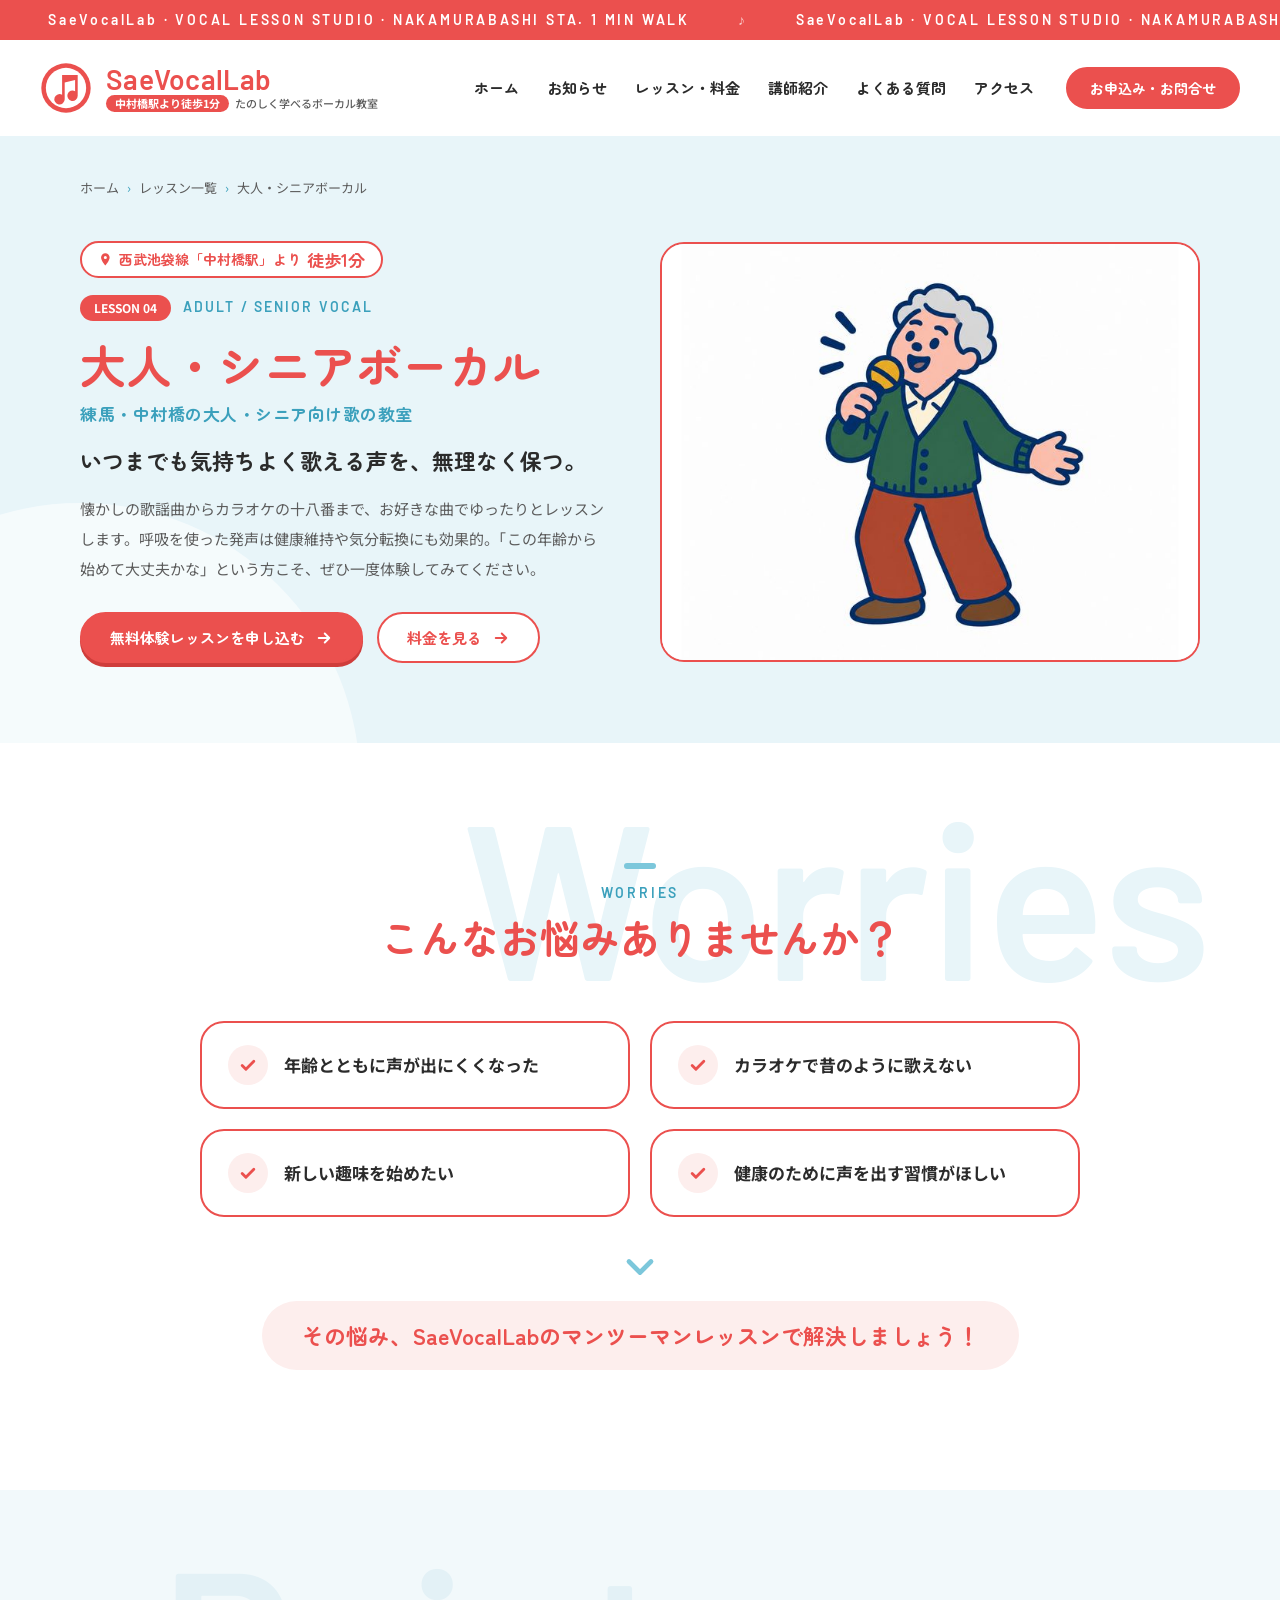
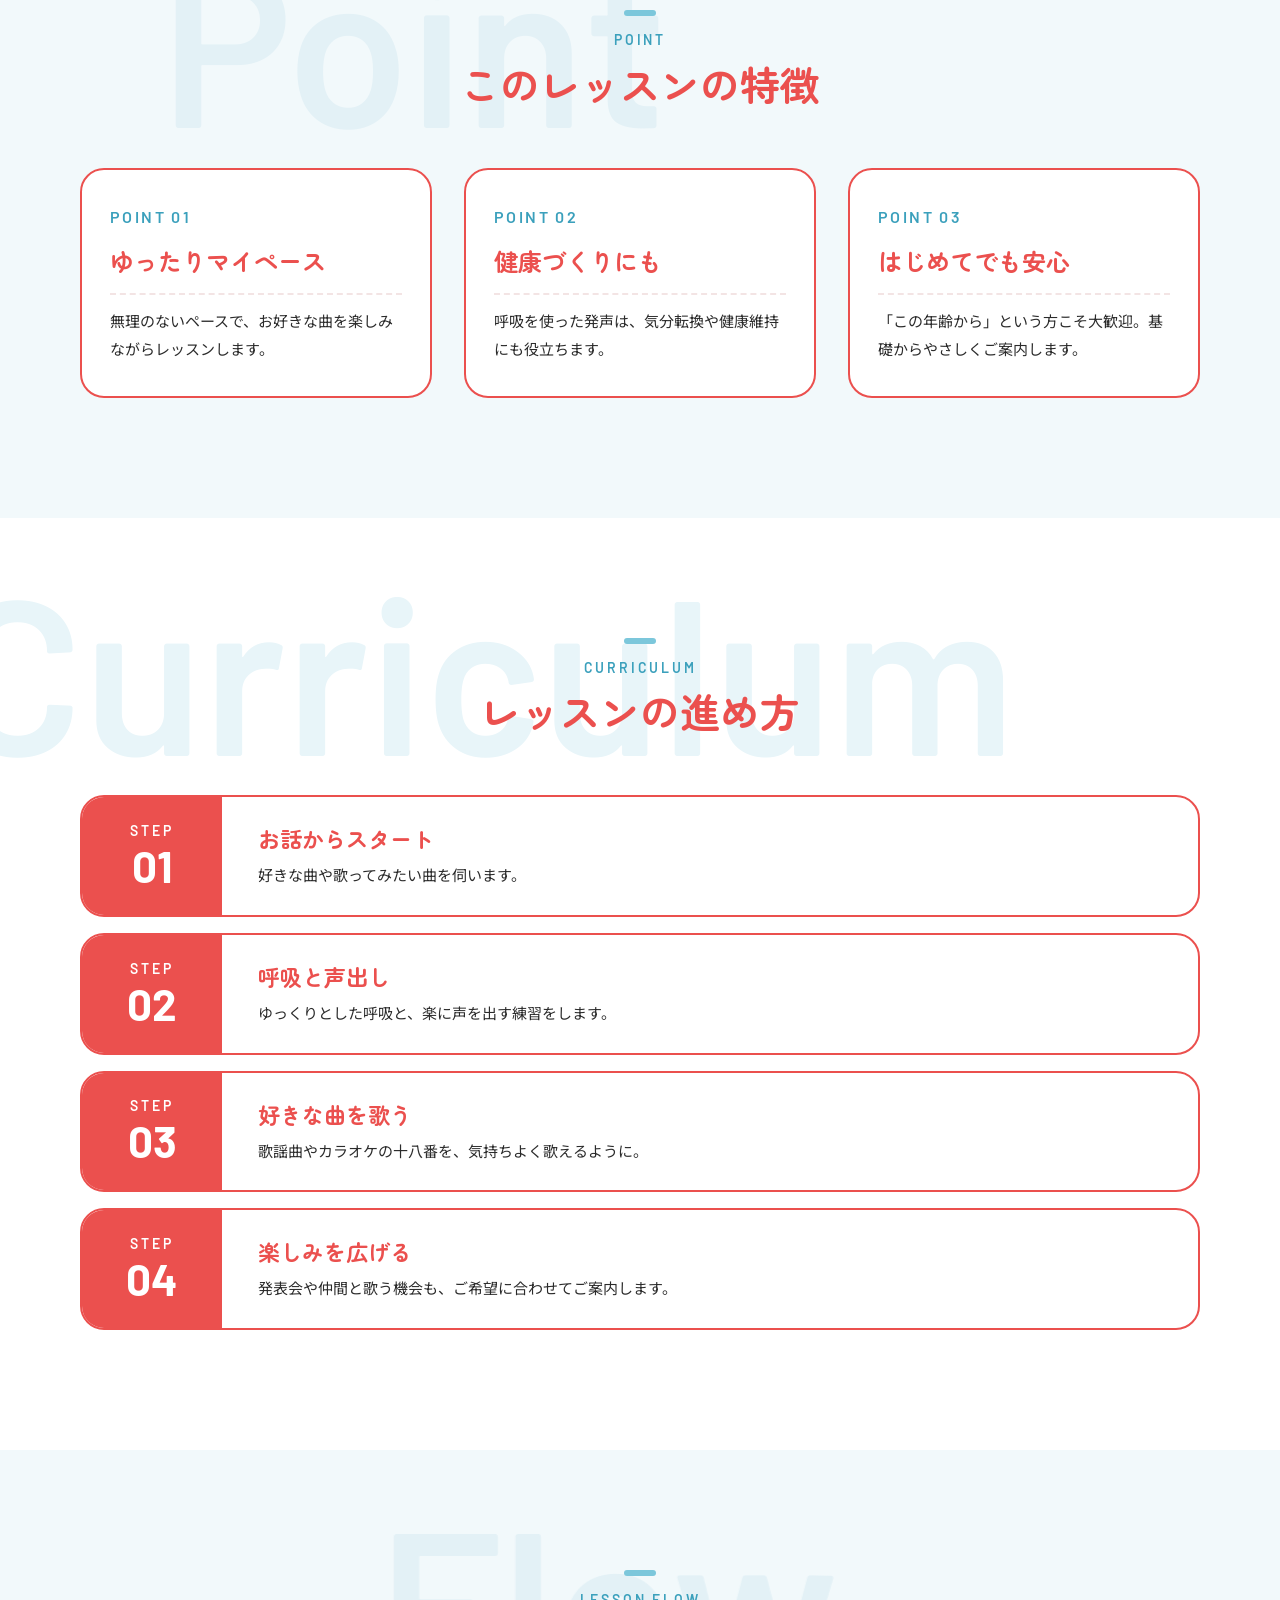
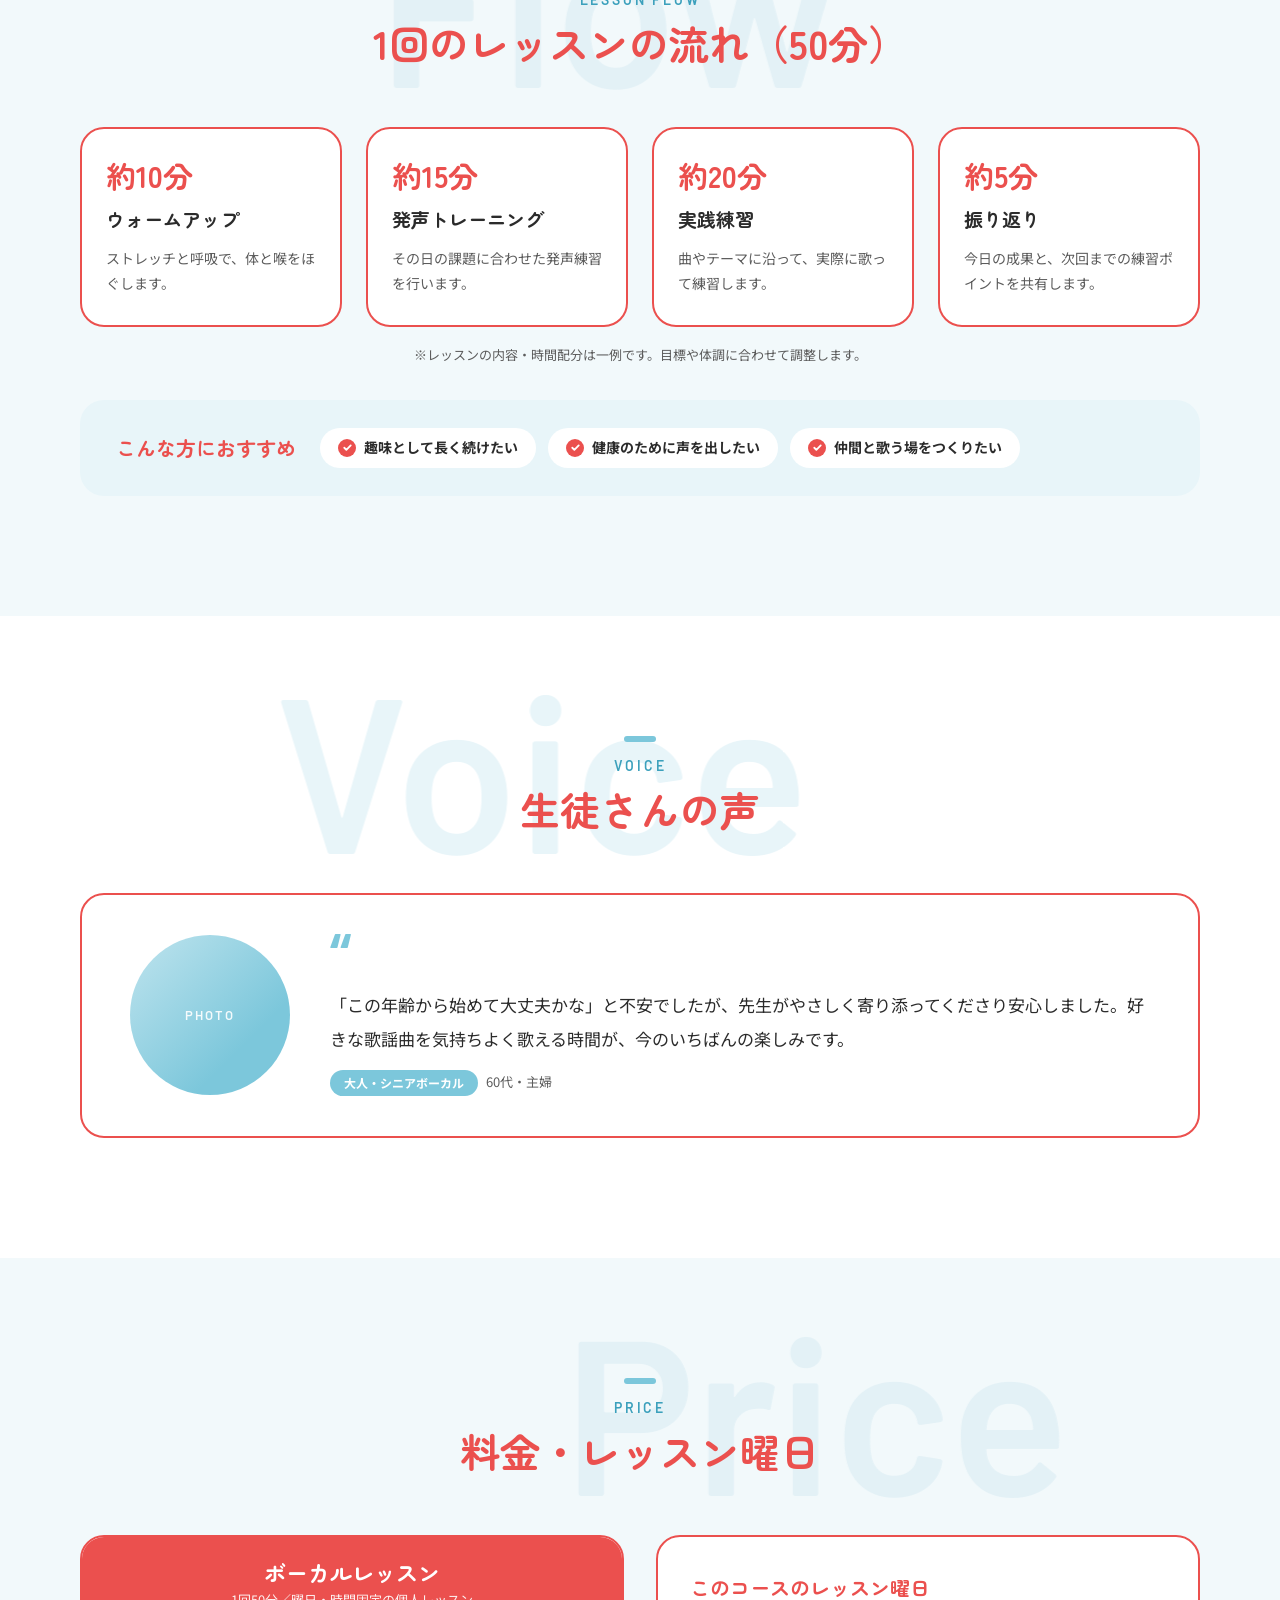
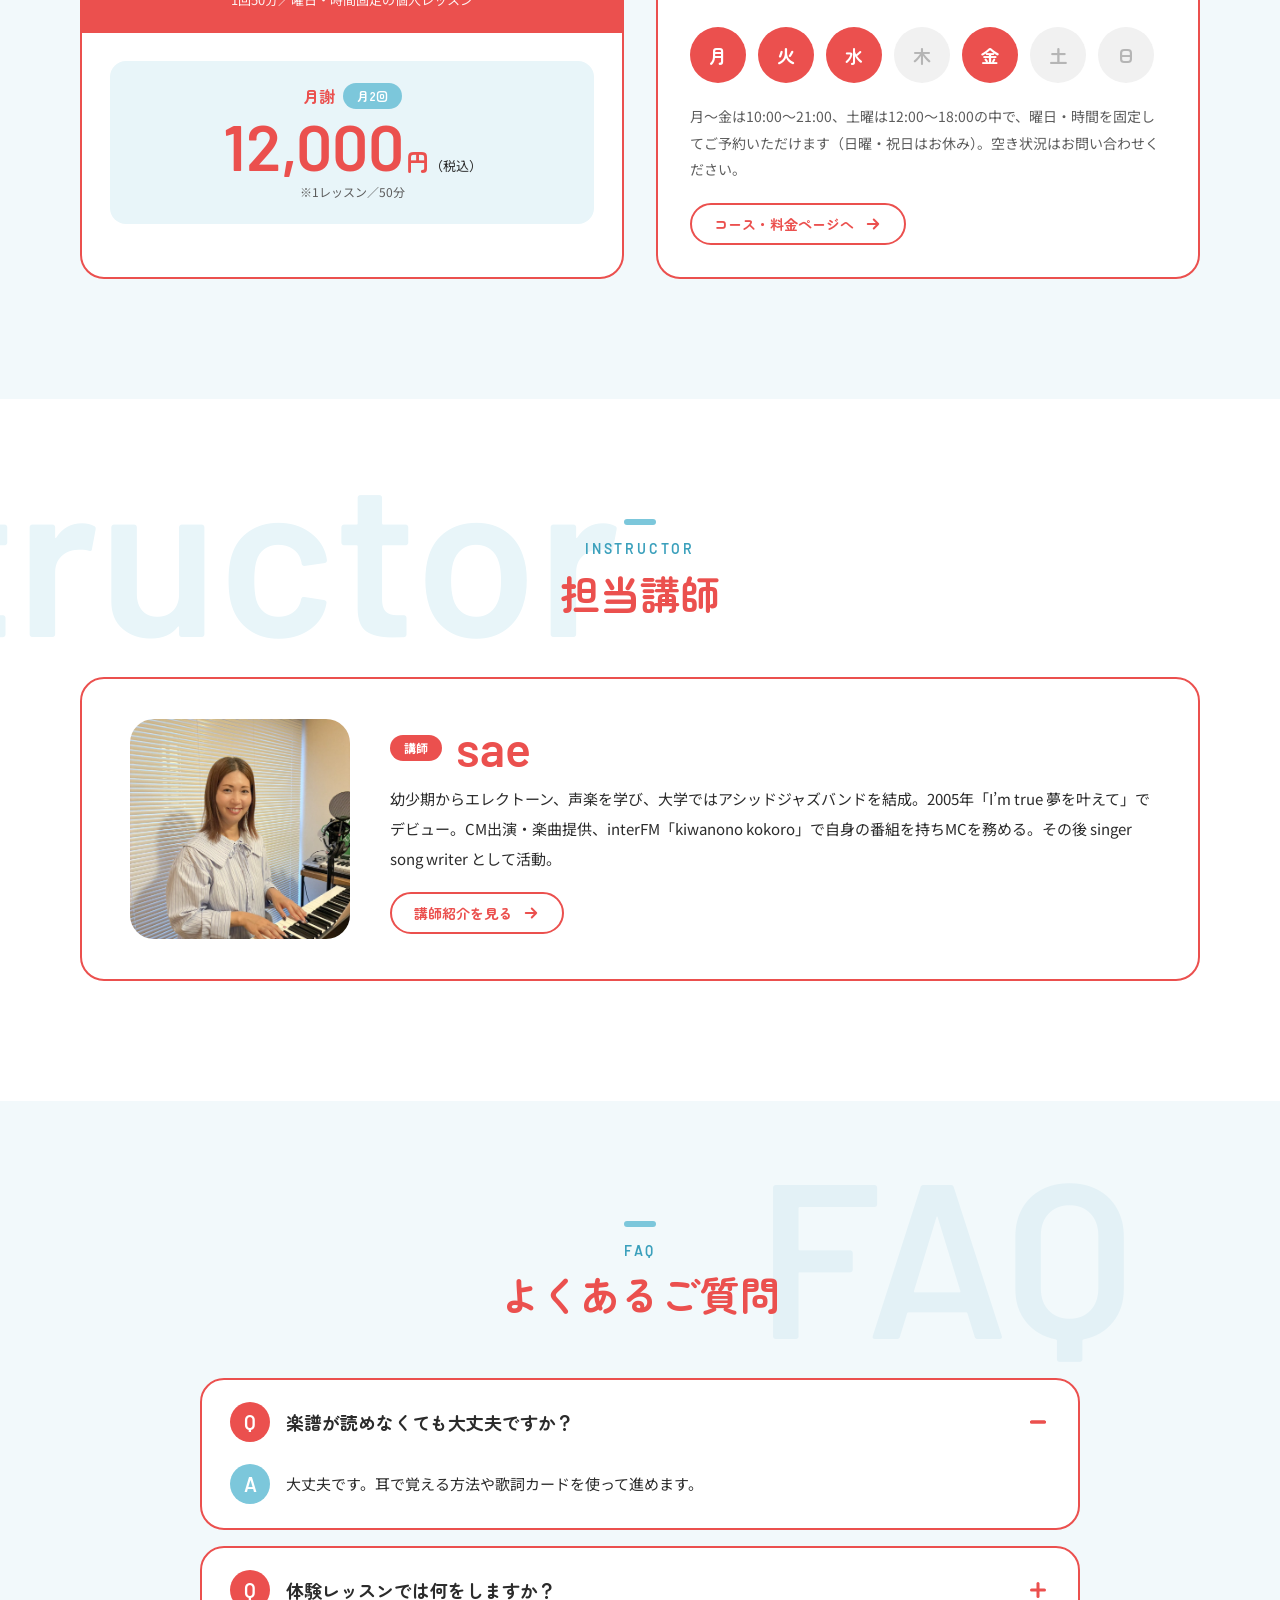
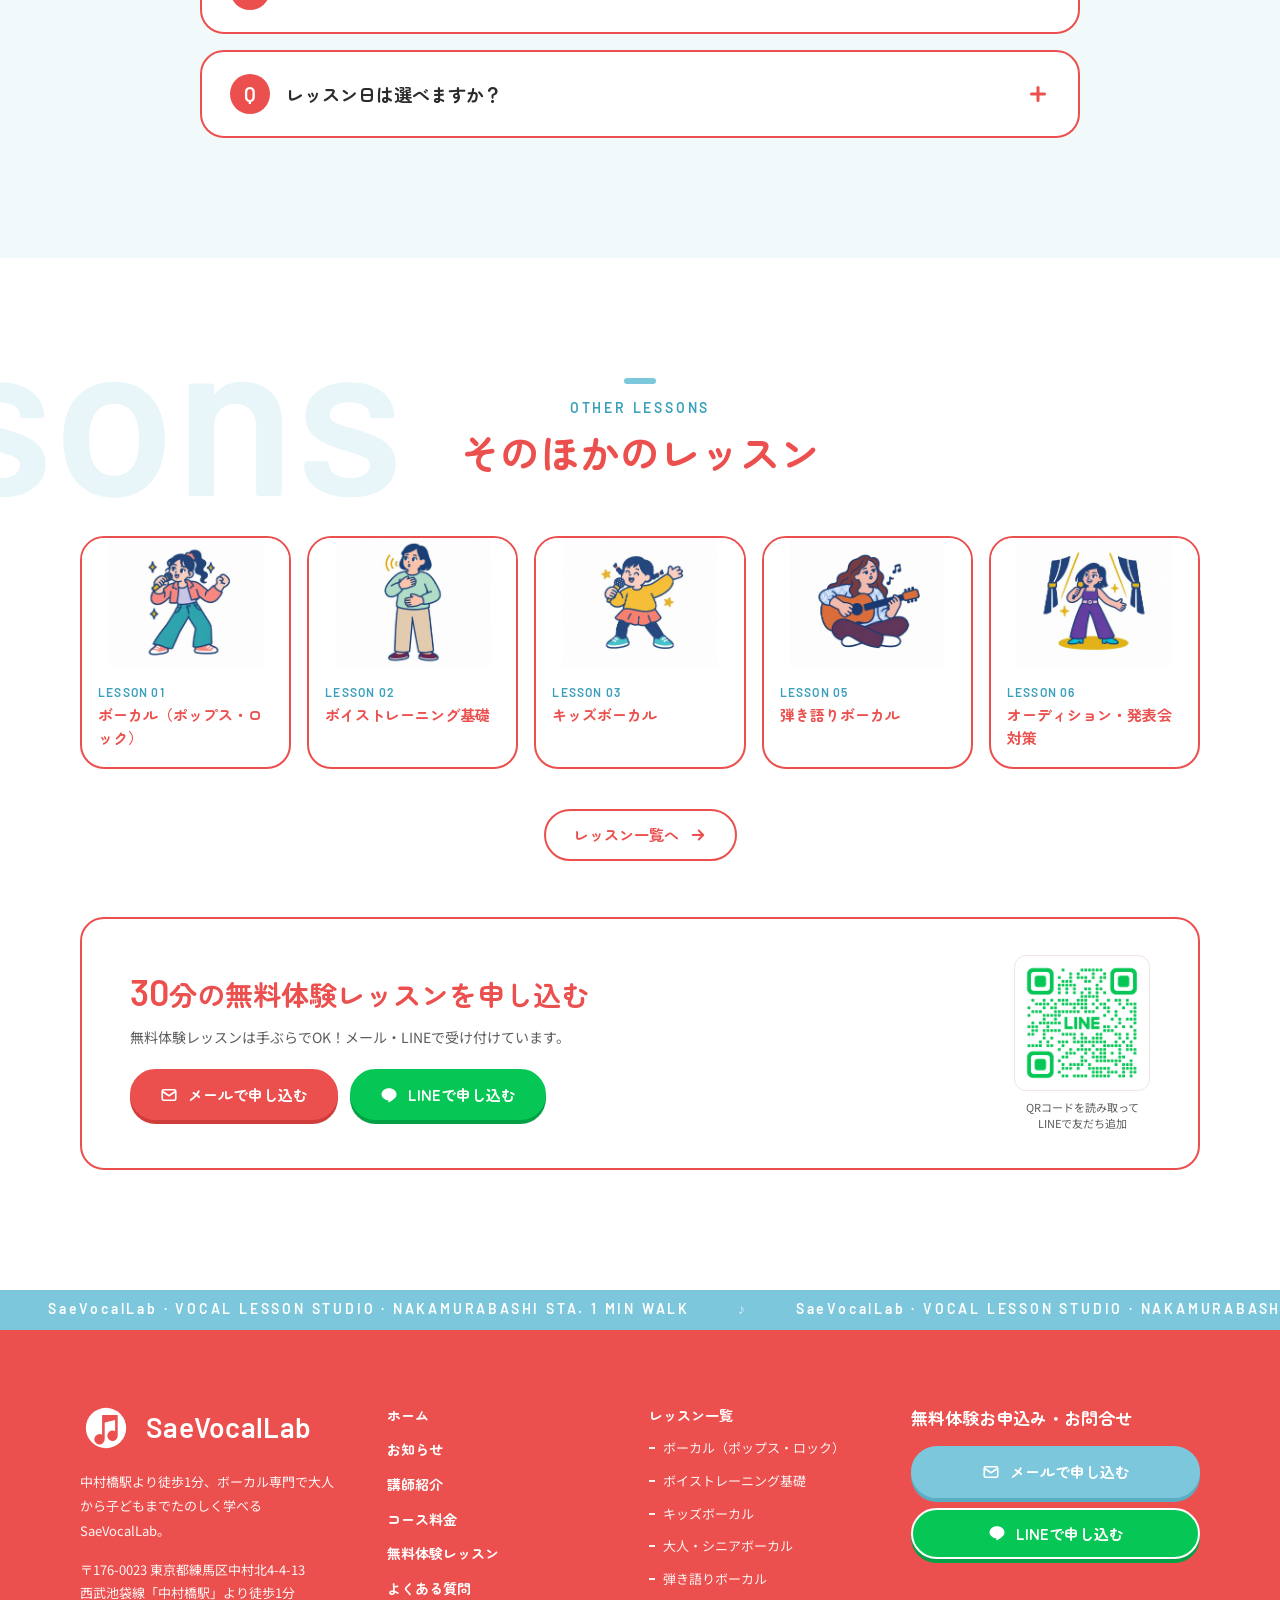
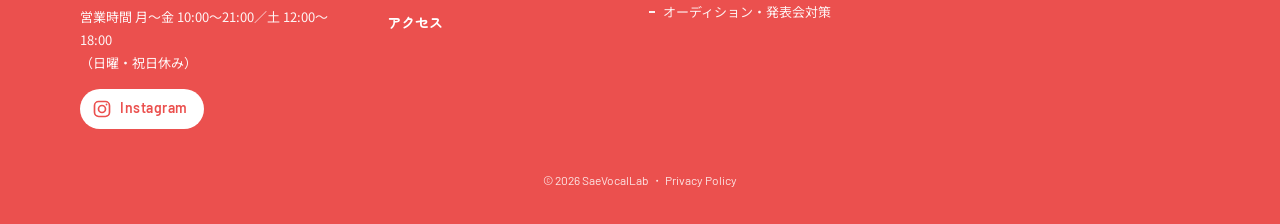
==== commit 2690acd9: "Add files via upload" ====
--- a/lesson/adult.html
+++ b/lesson/adult.html
@@ -120,12 +120,18 @@
             "Tuesday",
             "Wednesday",
             "Thursday",
-            "Friday",
-            "Saturday",
-            "Sunday"
+            "Friday"
           ],
           "opens": "10:00",
           "closes": "21:00"
+        },
+        {
+          "@type": "OpeningHoursSpecification",
+          "dayOfWeek": [
+            "Saturday"
+          ],
+          "opens": "12:00",
+          "closes": "18:00"
         }
       ],
       "makesOffer": {
@@ -368,8 +374,8 @@
 </div>
       <div class="card days-card fade">
         <h3>このコースのレッスン曜日</h3>
-        <ul class="days"><li class="on" aria-label="月曜日：レッスンあり">月</li><li class="on" aria-label="火曜日：レッスンあり">火</li><li class="on" aria-label="水曜日：レッスンあり">水</li><li class="" aria-label="木曜日：レッスンなし">木</li><li class="on" aria-label="金曜日：レッスンあり">金</li><li class="" aria-label="土曜日：レッスンなし">土</li><li class="" aria-label="日曜日：レッスンなし">日</li></ul>
-        <p>10:00〜21:00の中で、曜日・時間を固定してご予約いただけます。空き状況はお問い合わせください。</p>
+        <ul class="days"><li class="on" aria-label="月曜日：レッスンあり">月</li><li class="on" aria-label="火曜日：レッスンあり">火</li><li class="on" aria-label="水曜日：レッスンあり">水</li><li class="" aria-label="木曜日：レッスンなし">木</li><li class="on" aria-label="金曜日：レッスンあり">金</li><li class="" aria-label="土曜日：レッスンなし">土</li><li class="" aria-label="日曜日：お休み">日</li></ul>
+        <p>月〜金は10:00〜21:00、土曜は12:00〜18:00の中で、曜日・時間を固定してご予約いただけます（日曜・祝日はお休み）。空き状況はお問い合わせください。</p>
         <a class="btn btn--ghost btn--sm" href="../index.html#course">コース・料金ページへ<svg class="arrow" viewBox="0 0 24 24" fill="none" stroke="currentColor" stroke-width="2.6" stroke-linecap="round" stroke-linejoin="round" aria-hidden="true"><path d="M5 12h14M13 6l6 6-6 6"/></svg></a>
       </div>
     </div>
@@ -403,7 +409,7 @@
   <div class="faq__a"><div><div class="faq__a-in"><span class="faq__mark faq__mark--a">A</span><p>30分で、カウンセリングと簡単な発声・歌唱を体験いただけます。手ぶらでお越しください。</p></div></div></div>
 </div><div class="card faq__item fade">
   <button class="faq__q" type="button" aria-expanded="false"><span class="faq__mark">Q</span>レッスン日は選べますか？<span class="faq__toggle" aria-hidden="true"></span></button>
-  <div class="faq__a"><div><div class="faq__a-in"><span class="faq__mark faq__mark--a">A</span><p>曜日・時間固定の個人レッスンです。10:00〜21:00の中から、ご都合に合わせてお選びいただけます。</p></div></div></div>
+  <div class="faq__a"><div><div class="faq__a-in"><span class="faq__mark faq__mark--a">A</span><p>曜日・時間固定の個人レッスンです。月〜金は10:00〜21:00、土曜は12:00〜18:00の中から、ご都合に合わせてお選びいただけます（日曜・祝日はお休み）。</p></div></div></div>
 </div></div>
   </div>
 </section>
@@ -419,7 +425,7 @@
     <p class="cta__ttl"><em>30</em>分の無料体験レッスン<br class="sp-only">を申し込む</p>
     <p class="cta__lead">無料体験レッスンは手ぶらでOK！メール・LINEで受け付けています。</p>
     <div class="cta__btns">
-      <a class="btn" href="mailto:ririkaman1113@gmail.com?subject=%E7%84%A1%E6%96%99%E4%BD%93%E9%A8%93%E3%83%AC%E3%83%83%E3%82%B9%E3%83%B3%E3%81%AE%E7%94%B3%E3%81%97%E8%BE%BC%E3%81%BF%EF%BC%88SaeVocalLab%EF%BC%89&amp;body=%E3%81%8A%E5%90%8D%E5%89%8D%EF%BC%9A%0A%E3%81%94%E5%B8%8C%E6%9C%9B%E3%81%AE%E3%82%B3%E3%83%BC%E3%82%B9%EF%BC%9A%0A%E3%81%94%E5%B8%8C%E6%9C%9B%E3%81%AE%E6%9B%9C%E6%97%A5%E3%83%BB%E6%99%82%E9%96%93%E5%B8%AF%EF%BC%9A%0A%E3%81%94%E8%B3%AA%E5%95%8F%E3%81%AA%E3%81%A9%EF%BC%9A%0A"><svg viewBox="0 0 24 24" fill="none" stroke="currentColor" stroke-width="2.2" stroke-linejoin="round" aria-hidden="true"><rect x="3" y="5" width="18" height="14" rx="2"/><path d="M3 7l9 6 9-6"/></svg>メールで申し込む</a>
+      <a class="btn" href="mailto:ririkaman1113@gmail.com?subject=%E7%84%A1%E6%96%99%E4%BD%93%E9%A8%93%E3%83%AC%E3%83%83%E3%82%B9%E3%83%B3%E3%81%AE%E7%94%B3%E3%81%97%E8%BE%BC%E3%81%BF%EF%BC%88SaeVocalLab%EF%BC%89&amp;body=%E3%81%AF%E3%81%98%E3%82%81%E3%81%BE%E3%81%97%E3%81%A6%E3%80%82sae%20vocal%20LAB%E3%81%AE%E8%AC%9B%E5%B8%ABsae%E3%81%A7%E3%81%99%E3%80%82%0D%0A%E3%81%93%E3%81%AE%E5%BA%A6%E3%81%AF%E3%81%8A%E5%95%8F%E3%81%84%E5%90%88%E3%82%8F%E3%81%9B%E9%A0%82%E3%81%8D%E3%81%BE%E3%81%97%E3%81%A6%E8%AA%A0%E3%81%AB%E3%81%82%E3%82%8A%E3%81%8C%E3%81%A8%E3%81%86%E3%81%94%E3%81%96%E3%81%84%E3%81%BE%E3%81%99%E3%80%82%0D%0A%E5%BD%93%E3%82%B9%E3%82%AF%E3%83%BC%E3%83%AB%E3%81%A7%E3%81%AF%E3%80%8130%E5%88%86%E3%81%AE%E7%84%A1%E6%96%99%E4%BD%93%E9%A8%93%E3%83%AC%E3%83%83%E3%82%B9%E3%83%B3%E3%81%AE%E4%BA%88%E7%B4%84%E3%82%92%E6%89%BF%E3%81%A3%E3%81%A6%E3%81%8A%E3%82%8A%E3%81%BE%E3%81%99%E3%80%82%0D%0A%0D%0A%E4%BB%A5%E4%B8%8B%E3%81%AE%E5%86%85%E5%AE%B9%E3%82%92%E8%A8%98%E5%85%A5%E3%81%AE%E4%B8%8A%E3%81%8A%E9%80%81%E3%82%8A%E3%81%8F%E3%81%A0%E3%81%95%E3%81%84%E3%80%82%0D%0A%0D%0A1.%20%E3%81%8A%E5%90%8D%E5%89%8D%0D%0A2.%20%E3%81%94%E5%B9%B4%E9%BD%A2%0D%0A3.%20%E5%B8%8C%E6%9C%9B%E6%97%A5%E6%99%82%EF%BC%88%E7%AC%AC2%E5%B8%8C%E6%9C%9B%E3%81%BE%E3%81%A7%EF%BC%89%0D%0A%E3%83%BB%E7%AC%AC1%E5%B8%8C%E6%9C%9B%EF%BC%9A%0D%0A%E3%83%BB%E7%AC%AC2%E5%B8%8C%E6%9C%9B%EF%BC%9A%0D%0A%0D%0A%F0%9F%92%A1%20%E3%83%A1%E3%83%83%E3%82%BB%E3%83%BC%E3%82%B8%E7%A2%BA%E8%AA%8D%E5%BE%8C%E3%80%81%E9%A0%86%E6%AC%A1%E6%8B%85%E5%BD%93%E8%80%85%E3%82%88%E3%82%8A%E8%BF%94%E4%BF%A1%E3%81%84%E3%81%9F%E3%81%97%E3%81%BE%E3%81%99%E3%80%82%0D%0A%F0%9F%92%A1%20%E9%80%81%E4%BF%A1%E5%86%85%E5%AE%B9%E3%81%AF%E4%BB%96%E3%81%AE%E3%81%8A%E5%AE%A2%E6%A7%98%E3%81%AB%E3%81%AF%E5%85%AC%E9%96%8B%E3%81%95%E3%82%8C%E3%81%BE%E3%81%9B%E3%82%93%E3%81%AE%E3%81%A7%E3%81%94%E5%AE%89%E5%BF%83%E3%81%8F%E3%81%A0%E3%81%95%E3%81%84%E3%80%82%0D%0A%0D%0A%E3%81%94%E4%B8%8D%E6%98%8E%E3%81%AA%E7%82%B9%E3%81%8C%E3%81%82%E3%82%8C%E3%81%B0%E3%80%81%E3%81%8A%E6%B0%97%E8%BB%BD%E3%81%AB%E3%81%94%E9%80%A3%E7%B5%A1%E3%81%8F%E3%81%A0%E3%81%95%E3%81%84%E3%81%BE%E3%81%9B%E2%99%AA%0D%0A%E3%81%8A%E4%BC%9A%E3%81%84%E3%81%A7%E3%81%8D%E3%82%8B%E3%81%AE%E3%82%92%E6%A5%BD%E3%81%97%E3%81%BF%E3%81%AB%E3%81%97%E3%81%A6%E3%81%8A%E3%82%8A%E3%81%BE%E3%81%99%EF%BC%81%0D%0A%0D%0A%E3%81%A9%E3%81%86%E3%81%9E%E3%82%88%E3%82%8D%E3%81%97%E3%81%8F%E3%81%8A%E9%A1%98%E3%81%84%E8%87%B4%E3%81%97%E3%81%BE%E3%81%99%E3%80%82%0D%0A"><svg viewBox="0 0 24 24" fill="none" stroke="currentColor" stroke-width="2.2" stroke-linejoin="round" aria-hidden="true"><rect x="3" y="5" width="18" height="14" rx="2"/><path d="M3 7l9 6 9-6"/></svg>メールで申し込む</a>
       <a class="btn btn--line" href="https://lin.ee/gzu6Sca" target="_blank" rel="noopener"><svg viewBox="0 0 24 24" fill="currentColor" aria-hidden="true"><path d="M12 3C6.5 3 2 6.6 2 11c0 3.9 3.5 7.2 8.3 7.9.3.1.8.2.9.5.1.3.1.7 0 1l-.1.9c0 .3-.2 1 .9.5s6-3.5 8.2-6.1c1.5-1.6 1.8-3.1 1.8-4.7C22 6.6 17.5 3 12 3z"/></svg>LINEで申し込む</a>
     </div>
   </div>
@@ -436,7 +442,7 @@
       <div class="footer__brand">
         <a class="brand" href="../index.html"><svg class="brand__logo" viewBox="0 0 80 80" aria-hidden="true"><circle cx="40" cy="40" r="38" fill="#eb504e"/><circle cx="40" cy="40" r="31" fill="#fff"/><path d="M34 20v30.4a8 8 0 1 0 4 6.9V31.6l16-4V45a8 8 0 1 0 4 6.9V20z" fill="#eb504e"/></svg><span class="brand__name">SaeVocalLab</span></a>
         <p class="footer__desc">中村橋駅より徒歩1分、ボーカル専門で大人から子どもまでたのしく学べる SaeVocalLab。</p>
-        <address class="footer__addr">〒176-0023 東京都練馬区中村北4-4-13<br>西武池袋線「中村橋駅」より徒歩1分<br>受付時間 10:00〜21:00</address>
+        <address class="footer__addr">〒176-0023 東京都練馬区中村北4-4-13<br>西武池袋線「中村橋駅」より徒歩1分<br>営業時間 月〜金 10:00〜21:00／土 12:00〜18:00<br>（日曜・祝日休み）</address>
         <div class="sns"><a class="sns__ig" href="#" target="_blank" rel="noopener" aria-label="SaeVocalLab の Instagram"><svg viewBox="0 0 24 24" fill="none" stroke="currentColor" stroke-width="2" aria-hidden="true"><rect x="3" y="3" width="18" height="18" rx="5"/><circle cx="12" cy="12" r="4.2"/><circle cx="17.4" cy="6.6" r="1.1" fill="currentColor" stroke="none"/></svg><span>Instagram</span></a></div>
       </div>
       <ul class="footer__nav">
@@ -454,7 +460,7 @@
       </ul>
       <div class="footer__cta">
         <p class="footer__cta-ttl">無料体験お申込み・お問合せ</p>
-        <a class="btn btn--accent" href="mailto:ririkaman1113@gmail.com?subject=%E7%84%A1%E6%96%99%E4%BD%93%E9%A8%93%E3%83%AC%E3%83%83%E3%82%B9%E3%83%B3%E3%81%AE%E7%94%B3%E3%81%97%E8%BE%BC%E3%81%BF%EF%BC%88SaeVocalLab%EF%BC%89&amp;body=%E3%81%8A%E5%90%8D%E5%89%8D%EF%BC%9A%0A%E3%81%94%E5%B8%8C%E6%9C%9B%E3%81%AE%E3%82%B3%E3%83%BC%E3%82%B9%EF%BC%9A%0A%E3%81%94%E5%B8%8C%E6%9C%9B%E3%81%AE%E6%9B%9C%E6%97%A5%E3%83%BB%E6%99%82%E9%96%93%E5%B8%AF%EF%BC%9A%0A%E3%81%94%E8%B3%AA%E5%95%8F%E3%81%AA%E3%81%A9%EF%BC%9A%0A"><svg viewBox="0 0 24 24" fill="none" stroke="currentColor" stroke-width="2.2" stroke-linejoin="round" aria-hidden="true"><rect x="3" y="5" width="18" height="14" rx="2"/><path d="M3 7l9 6 9-6"/></svg>メールで申し込む</a>
+        <a class="btn btn--accent" href="mailto:ririkaman1113@gmail.com?subject=%E7%84%A1%E6%96%99%E4%BD%93%E9%A8%93%E3%83%AC%E3%83%83%E3%82%B9%E3%83%B3%E3%81%AE%E7%94%B3%E3%81%97%E8%BE%BC%E3%81%BF%EF%BC%88SaeVocalLab%EF%BC%89&amp;body=%E3%81%AF%E3%81%98%E3%82%81%E3%81%BE%E3%81%97%E3%81%A6%E3%80%82sae%20vocal%20LAB%E3%81%AE%E8%AC%9B%E5%B8%ABsae%E3%81%A7%E3%81%99%E3%80%82%0D%0A%E3%81%93%E3%81%AE%E5%BA%A6%E3%81%AF%E3%81%8A%E5%95%8F%E3%81%84%E5%90%88%E3%82%8F%E3%81%9B%E9%A0%82%E3%81%8D%E3%81%BE%E3%81%97%E3%81%A6%E8%AA%A0%E3%81%AB%E3%81%82%E3%82%8A%E3%81%8C%E3%81%A8%E3%81%86%E3%81%94%E3%81%96%E3%81%84%E3%81%BE%E3%81%99%E3%80%82%0D%0A%E5%BD%93%E3%82%B9%E3%82%AF%E3%83%BC%E3%83%AB%E3%81%A7%E3%81%AF%E3%80%8130%E5%88%86%E3%81%AE%E7%84%A1%E6%96%99%E4%BD%93%E9%A8%93%E3%83%AC%E3%83%83%E3%82%B9%E3%83%B3%E3%81%AE%E4%BA%88%E7%B4%84%E3%82%92%E6%89%BF%E3%81%A3%E3%81%A6%E3%81%8A%E3%82%8A%E3%81%BE%E3%81%99%E3%80%82%0D%0A%0D%0A%E4%BB%A5%E4%B8%8B%E3%81%AE%E5%86%85%E5%AE%B9%E3%82%92%E8%A8%98%E5%85%A5%E3%81%AE%E4%B8%8A%E3%81%8A%E9%80%81%E3%82%8A%E3%81%8F%E3%81%A0%E3%81%95%E3%81%84%E3%80%82%0D%0A%0D%0A1.%20%E3%81%8A%E5%90%8D%E5%89%8D%0D%0A2.%20%E3%81%94%E5%B9%B4%E9%BD%A2%0D%0A3.%20%E5%B8%8C%E6%9C%9B%E6%97%A5%E6%99%82%EF%BC%88%E7%AC%AC2%E5%B8%8C%E6%9C%9B%E3%81%BE%E3%81%A7%EF%BC%89%0D%0A%E3%83%BB%E7%AC%AC1%E5%B8%8C%E6%9C%9B%EF%BC%9A%0D%0A%E3%83%BB%E7%AC%AC2%E5%B8%8C%E6%9C%9B%EF%BC%9A%0D%0A%0D%0A%F0%9F%92%A1%20%E3%83%A1%E3%83%83%E3%82%BB%E3%83%BC%E3%82%B8%E7%A2%BA%E8%AA%8D%E5%BE%8C%E3%80%81%E9%A0%86%E6%AC%A1%E6%8B%85%E5%BD%93%E8%80%85%E3%82%88%E3%82%8A%E8%BF%94%E4%BF%A1%E3%81%84%E3%81%9F%E3%81%97%E3%81%BE%E3%81%99%E3%80%82%0D%0A%F0%9F%92%A1%20%E9%80%81%E4%BF%A1%E5%86%85%E5%AE%B9%E3%81%AF%E4%BB%96%E3%81%AE%E3%81%8A%E5%AE%A2%E6%A7%98%E3%81%AB%E3%81%AF%E5%85%AC%E9%96%8B%E3%81%95%E3%82%8C%E3%81%BE%E3%81%9B%E3%82%93%E3%81%AE%E3%81%A7%E3%81%94%E5%AE%89%E5%BF%83%E3%81%8F%E3%81%A0%E3%81%95%E3%81%84%E3%80%82%0D%0A%0D%0A%E3%81%94%E4%B8%8D%E6%98%8E%E3%81%AA%E7%82%B9%E3%81%8C%E3%81%82%E3%82%8C%E3%81%B0%E3%80%81%E3%81%8A%E6%B0%97%E8%BB%BD%E3%81%AB%E3%81%94%E9%80%A3%E7%B5%A1%E3%81%8F%E3%81%A0%E3%81%95%E3%81%84%E3%81%BE%E3%81%9B%E2%99%AA%0D%0A%E3%81%8A%E4%BC%9A%E3%81%84%E3%81%A7%E3%81%8D%E3%82%8B%E3%81%AE%E3%82%92%E6%A5%BD%E3%81%97%E3%81%BF%E3%81%AB%E3%81%97%E3%81%A6%E3%81%8A%E3%82%8A%E3%81%BE%E3%81%99%EF%BC%81%0D%0A%0D%0A%E3%81%A9%E3%81%86%E3%81%9E%E3%82%88%E3%82%8D%E3%81%97%E3%81%8F%E3%81%8A%E9%A1%98%E3%81%84%E8%87%B4%E3%81%97%E3%81%BE%E3%81%99%E3%80%82%0D%0A"><svg viewBox="0 0 24 24" fill="none" stroke="currentColor" stroke-width="2.2" stroke-linejoin="round" aria-hidden="true"><rect x="3" y="5" width="18" height="14" rx="2"/><path d="M3 7l9 6 9-6"/></svg>メールで申し込む</a>
         <a class="btn btn--line" href="https://lin.ee/gzu6Sca" target="_blank" rel="noopener"><svg viewBox="0 0 24 24" fill="currentColor" aria-hidden="true"><path d="M12 3C6.5 3 2 6.6 2 11c0 3.9 3.5 7.2 8.3 7.9.3.1.8.2.9.5.1.3.1.7 0 1l-.1.9c0 .3-.2 1 .9.5s6-3.5 8.2-6.1c1.5-1.6 1.8-3.1 1.8-4.7C22 6.6 17.5 3 12 3z"/></svg>LINEで申し込む</a>
       </div>
     </div>
@@ -465,7 +471,7 @@
   <p class="sp-bar__ttl">＼ 30分の無料体験に申し込む ／</p>
   <div class="sp-bar__btns">
     <a class="b-line" href="https://lin.ee/gzu6Sca" target="_blank" rel="noopener"><svg viewBox="0 0 24 24" fill="currentColor" aria-hidden="true"><path d="M12 3C6.5 3 2 6.6 2 11c0 3.9 3.5 7.2 8.3 7.9.3.1.8.2.9.5.1.3.1.7 0 1l-.1.9c0 .3-.2 1 .9.5s6-3.5 8.2-6.1c1.5-1.6 1.8-3.1 1.8-4.7C22 6.6 17.5 3 12 3z"/></svg>LINE</a>
-    <a class="b-mail" href="mailto:ririkaman1113@gmail.com?subject=%E7%84%A1%E6%96%99%E4%BD%93%E9%A8%93%E3%83%AC%E3%83%83%E3%82%B9%E3%83%B3%E3%81%AE%E7%94%B3%E3%81%97%E8%BE%BC%E3%81%BF%EF%BC%88SaeVocalLab%EF%BC%89&amp;body=%E3%81%8A%E5%90%8D%E5%89%8D%EF%BC%9A%0A%E3%81%94%E5%B8%8C%E6%9C%9B%E3%81%AE%E3%82%B3%E3%83%BC%E3%82%B9%EF%BC%9A%0A%E3%81%94%E5%B8%8C%E6%9C%9B%E3%81%AE%E6%9B%9C%E6%97%A5%E3%83%BB%E6%99%82%E9%96%93%E5%B8%AF%EF%BC%9A%0A%E3%81%94%E8%B3%AA%E5%95%8F%E3%81%AA%E3%81%A9%EF%BC%9A%0A"><svg viewBox="0 0 24 24" fill="none" stroke="currentColor" stroke-width="2.2" stroke-linejoin="round" aria-hidden="true"><rect x="3" y="5" width="18" height="14" rx="2"/><path d="M3 7l9 6 9-6"/></svg>メール</a>
+    <a class="b-mail" href="mailto:ririkaman1113@gmail.com?subject=%E7%84%A1%E6%96%99%E4%BD%93%E9%A8%93%E3%83%AC%E3%83%83%E3%82%B9%E3%83%B3%E3%81%AE%E7%94%B3%E3%81%97%E8%BE%BC%E3%81%BF%EF%BC%88SaeVocalLab%EF%BC%89&amp;body=%E3%81%AF%E3%81%98%E3%82%81%E3%81%BE%E3%81%97%E3%81%A6%E3%80%82sae%20vocal%20LAB%E3%81%AE%E8%AC%9B%E5%B8%ABsae%E3%81%A7%E3%81%99%E3%80%82%0D%0A%E3%81%93%E3%81%AE%E5%BA%A6%E3%81%AF%E3%81%8A%E5%95%8F%E3%81%84%E5%90%88%E3%82%8F%E3%81%9B%E9%A0%82%E3%81%8D%E3%81%BE%E3%81%97%E3%81%A6%E8%AA%A0%E3%81%AB%E3%81%82%E3%82%8A%E3%81%8C%E3%81%A8%E3%81%86%E3%81%94%E3%81%96%E3%81%84%E3%81%BE%E3%81%99%E3%80%82%0D%0A%E5%BD%93%E3%82%B9%E3%82%AF%E3%83%BC%E3%83%AB%E3%81%A7%E3%81%AF%E3%80%8130%E5%88%86%E3%81%AE%E7%84%A1%E6%96%99%E4%BD%93%E9%A8%93%E3%83%AC%E3%83%83%E3%82%B9%E3%83%B3%E3%81%AE%E4%BA%88%E7%B4%84%E3%82%92%E6%89%BF%E3%81%A3%E3%81%A6%E3%81%8A%E3%82%8A%E3%81%BE%E3%81%99%E3%80%82%0D%0A%0D%0A%E4%BB%A5%E4%B8%8B%E3%81%AE%E5%86%85%E5%AE%B9%E3%82%92%E8%A8%98%E5%85%A5%E3%81%AE%E4%B8%8A%E3%81%8A%E9%80%81%E3%82%8A%E3%81%8F%E3%81%A0%E3%81%95%E3%81%84%E3%80%82%0D%0A%0D%0A1.%20%E3%81%8A%E5%90%8D%E5%89%8D%0D%0A2.%20%E3%81%94%E5%B9%B4%E9%BD%A2%0D%0A3.%20%E5%B8%8C%E6%9C%9B%E6%97%A5%E6%99%82%EF%BC%88%E7%AC%AC2%E5%B8%8C%E6%9C%9B%E3%81%BE%E3%81%A7%EF%BC%89%0D%0A%E3%83%BB%E7%AC%AC1%E5%B8%8C%E6%9C%9B%EF%BC%9A%0D%0A%E3%83%BB%E7%AC%AC2%E5%B8%8C%E6%9C%9B%EF%BC%9A%0D%0A%0D%0A%F0%9F%92%A1%20%E3%83%A1%E3%83%83%E3%82%BB%E3%83%BC%E3%82%B8%E7%A2%BA%E8%AA%8D%E5%BE%8C%E3%80%81%E9%A0%86%E6%AC%A1%E6%8B%85%E5%BD%93%E8%80%85%E3%82%88%E3%82%8A%E8%BF%94%E4%BF%A1%E3%81%84%E3%81%9F%E3%81%97%E3%81%BE%E3%81%99%E3%80%82%0D%0A%F0%9F%92%A1%20%E9%80%81%E4%BF%A1%E5%86%85%E5%AE%B9%E3%81%AF%E4%BB%96%E3%81%AE%E3%81%8A%E5%AE%A2%E6%A7%98%E3%81%AB%E3%81%AF%E5%85%AC%E9%96%8B%E3%81%95%E3%82%8C%E3%81%BE%E3%81%9B%E3%82%93%E3%81%AE%E3%81%A7%E3%81%94%E5%AE%89%E5%BF%83%E3%81%8F%E3%81%A0%E3%81%95%E3%81%84%E3%80%82%0D%0A%0D%0A%E3%81%94%E4%B8%8D%E6%98%8E%E3%81%AA%E7%82%B9%E3%81%8C%E3%81%82%E3%82%8C%E3%81%B0%E3%80%81%E3%81%8A%E6%B0%97%E8%BB%BD%E3%81%AB%E3%81%94%E9%80%A3%E7%B5%A1%E3%81%8F%E3%81%A0%E3%81%95%E3%81%84%E3%81%BE%E3%81%9B%E2%99%AA%0D%0A%E3%81%8A%E4%BC%9A%E3%81%84%E3%81%A7%E3%81%8D%E3%82%8B%E3%81%AE%E3%82%92%E6%A5%BD%E3%81%97%E3%81%BF%E3%81%AB%E3%81%97%E3%81%A6%E3%81%8A%E3%82%8A%E3%81%BE%E3%81%99%EF%BC%81%0D%0A%0D%0A%E3%81%A9%E3%81%86%E3%81%9E%E3%82%88%E3%82%8D%E3%81%97%E3%81%8F%E3%81%8A%E9%A1%98%E3%81%84%E8%87%B4%E3%81%97%E3%81%BE%E3%81%99%E3%80%82%0D%0A"><svg viewBox="0 0 24 24" fill="none" stroke="currentColor" stroke-width="2.2" stroke-linejoin="round" aria-hidden="true"><rect x="3" y="5" width="18" height="14" rx="2"/><path d="M3 7l9 6 9-6"/></svg>メール</a>
   </div>
 </div>
 <div class="drawer" id="drawer" aria-hidden="true">
@@ -484,7 +490,7 @@
   <div class="drawer__cta">
     <p class="drawer__cta-ttl">無料体験お申込み・お問合せ</p>
     <p style="font-size:13px;color:var(--sub)">無料体験レッスンは手ぶらでOK！</p>
-    <a class="btn" href="mailto:ririkaman1113@gmail.com?subject=%E7%84%A1%E6%96%99%E4%BD%93%E9%A8%93%E3%83%AC%E3%83%83%E3%82%B9%E3%83%B3%E3%81%AE%E7%94%B3%E3%81%97%E8%BE%BC%E3%81%BF%EF%BC%88SaeVocalLab%EF%BC%89&amp;body=%E3%81%8A%E5%90%8D%E5%89%8D%EF%BC%9A%0A%E3%81%94%E5%B8%8C%E6%9C%9B%E3%81%AE%E3%82%B3%E3%83%BC%E3%82%B9%EF%BC%9A%0A%E3%81%94%E5%B8%8C%E6%9C%9B%E3%81%AE%E6%9B%9C%E6%97%A5%E3%83%BB%E6%99%82%E9%96%93%E5%B8%AF%EF%BC%9A%0A%E3%81%94%E8%B3%AA%E5%95%8F%E3%81%AA%E3%81%A9%EF%BC%9A%0A"><svg viewBox="0 0 24 24" fill="none" stroke="currentColor" stroke-width="2.2" stroke-linejoin="round" aria-hidden="true"><rect x="3" y="5" width="18" height="14" rx="2"/><path d="M3 7l9 6 9-6"/></svg>メールで申し込む</a>
+    <a class="btn" href="mailto:ririkaman1113@gmail.com?subject=%E7%84%A1%E6%96%99%E4%BD%93%E9%A8%93%E3%83%AC%E3%83%83%E3%82%B9%E3%83%B3%E3%81%AE%E7%94%B3%E3%81%97%E8%BE%BC%E3%81%BF%EF%BC%88SaeVocalLab%EF%BC%89&amp;body=%E3%81%AF%E3%81%98%E3%82%81%E3%81%BE%E3%81%97%E3%81%A6%E3%80%82sae%20vocal%20LAB%E3%81%AE%E8%AC%9B%E5%B8%ABsae%E3%81%A7%E3%81%99%E3%80%82%0D%0A%E3%81%93%E3%81%AE%E5%BA%A6%E3%81%AF%E3%81%8A%E5%95%8F%E3%81%84%E5%90%88%E3%82%8F%E3%81%9B%E9%A0%82%E3%81%8D%E3%81%BE%E3%81%97%E3%81%A6%E8%AA%A0%E3%81%AB%E3%81%82%E3%82%8A%E3%81%8C%E3%81%A8%E3%81%86%E3%81%94%E3%81%96%E3%81%84%E3%81%BE%E3%81%99%E3%80%82%0D%0A%E5%BD%93%E3%82%B9%E3%82%AF%E3%83%BC%E3%83%AB%E3%81%A7%E3%81%AF%E3%80%8130%E5%88%86%E3%81%AE%E7%84%A1%E6%96%99%E4%BD%93%E9%A8%93%E3%83%AC%E3%83%83%E3%82%B9%E3%83%B3%E3%81%AE%E4%BA%88%E7%B4%84%E3%82%92%E6%89%BF%E3%81%A3%E3%81%A6%E3%81%8A%E3%82%8A%E3%81%BE%E3%81%99%E3%80%82%0D%0A%0D%0A%E4%BB%A5%E4%B8%8B%E3%81%AE%E5%86%85%E5%AE%B9%E3%82%92%E8%A8%98%E5%85%A5%E3%81%AE%E4%B8%8A%E3%81%8A%E9%80%81%E3%82%8A%E3%81%8F%E3%81%A0%E3%81%95%E3%81%84%E3%80%82%0D%0A%0D%0A1.%20%E3%81%8A%E5%90%8D%E5%89%8D%0D%0A2.%20%E3%81%94%E5%B9%B4%E9%BD%A2%0D%0A3.%20%E5%B8%8C%E6%9C%9B%E6%97%A5%E6%99%82%EF%BC%88%E7%AC%AC2%E5%B8%8C%E6%9C%9B%E3%81%BE%E3%81%A7%EF%BC%89%0D%0A%E3%83%BB%E7%AC%AC1%E5%B8%8C%E6%9C%9B%EF%BC%9A%0D%0A%E3%83%BB%E7%AC%AC2%E5%B8%8C%E6%9C%9B%EF%BC%9A%0D%0A%0D%0A%F0%9F%92%A1%20%E3%83%A1%E3%83%83%E3%82%BB%E3%83%BC%E3%82%B8%E7%A2%BA%E8%AA%8D%E5%BE%8C%E3%80%81%E9%A0%86%E6%AC%A1%E6%8B%85%E5%BD%93%E8%80%85%E3%82%88%E3%82%8A%E8%BF%94%E4%BF%A1%E3%81%84%E3%81%9F%E3%81%97%E3%81%BE%E3%81%99%E3%80%82%0D%0A%F0%9F%92%A1%20%E9%80%81%E4%BF%A1%E5%86%85%E5%AE%B9%E3%81%AF%E4%BB%96%E3%81%AE%E3%81%8A%E5%AE%A2%E6%A7%98%E3%81%AB%E3%81%AF%E5%85%AC%E9%96%8B%E3%81%95%E3%82%8C%E3%81%BE%E3%81%9B%E3%82%93%E3%81%AE%E3%81%A7%E3%81%94%E5%AE%89%E5%BF%83%E3%81%8F%E3%81%A0%E3%81%95%E3%81%84%E3%80%82%0D%0A%0D%0A%E3%81%94%E4%B8%8D%E6%98%8E%E3%81%AA%E7%82%B9%E3%81%8C%E3%81%82%E3%82%8C%E3%81%B0%E3%80%81%E3%81%8A%E6%B0%97%E8%BB%BD%E3%81%AB%E3%81%94%E9%80%A3%E7%B5%A1%E3%81%8F%E3%81%A0%E3%81%95%E3%81%84%E3%81%BE%E3%81%9B%E2%99%AA%0D%0A%E3%81%8A%E4%BC%9A%E3%81%84%E3%81%A7%E3%81%8D%E3%82%8B%E3%81%AE%E3%82%92%E6%A5%BD%E3%81%97%E3%81%BF%E3%81%AB%E3%81%97%E3%81%A6%E3%81%8A%E3%82%8A%E3%81%BE%E3%81%99%EF%BC%81%0D%0A%0D%0A%E3%81%A9%E3%81%86%E3%81%9E%E3%82%88%E3%82%8D%E3%81%97%E3%81%8F%E3%81%8A%E9%A1%98%E3%81%84%E8%87%B4%E3%81%97%E3%81%BE%E3%81%99%E3%80%82%0D%0A"><svg viewBox="0 0 24 24" fill="none" stroke="currentColor" stroke-width="2.2" stroke-linejoin="round" aria-hidden="true"><rect x="3" y="5" width="18" height="14" rx="2"/><path d="M3 7l9 6 9-6"/></svg>メールで申し込む</a>
     <a class="btn btn--line" href="https://lin.ee/gzu6Sca" target="_blank" rel="noopener"><svg viewBox="0 0 24 24" fill="currentColor" aria-hidden="true"><path d="M12 3C6.5 3 2 6.6 2 11c0 3.9 3.5 7.2 8.3 7.9.3.1.8.2.9.5.1.3.1.7 0 1l-.1.9c0 .3-.2 1 .9.5s6-3.5 8.2-6.1c1.5-1.6 1.8-3.1 1.8-4.7C22 6.6 17.5 3 12 3z"/></svg>LINEで申し込む</a>
   </div>
   <div class="sns sns--center"><a class="sns__ig" href="#" target="_blank" rel="noopener" aria-label="SaeVocalLab の Instagram"><svg viewBox="0 0 24 24" fill="none" stroke="currentColor" stroke-width="2" aria-hidden="true"><rect x="3" y="3" width="18" height="18" rx="5"/><circle cx="12" cy="12" r="4.2"/><circle cx="17.4" cy="6.6" r="1.1" fill="currentColor" stroke="none"/></svg><span>Instagram</span></a></div>
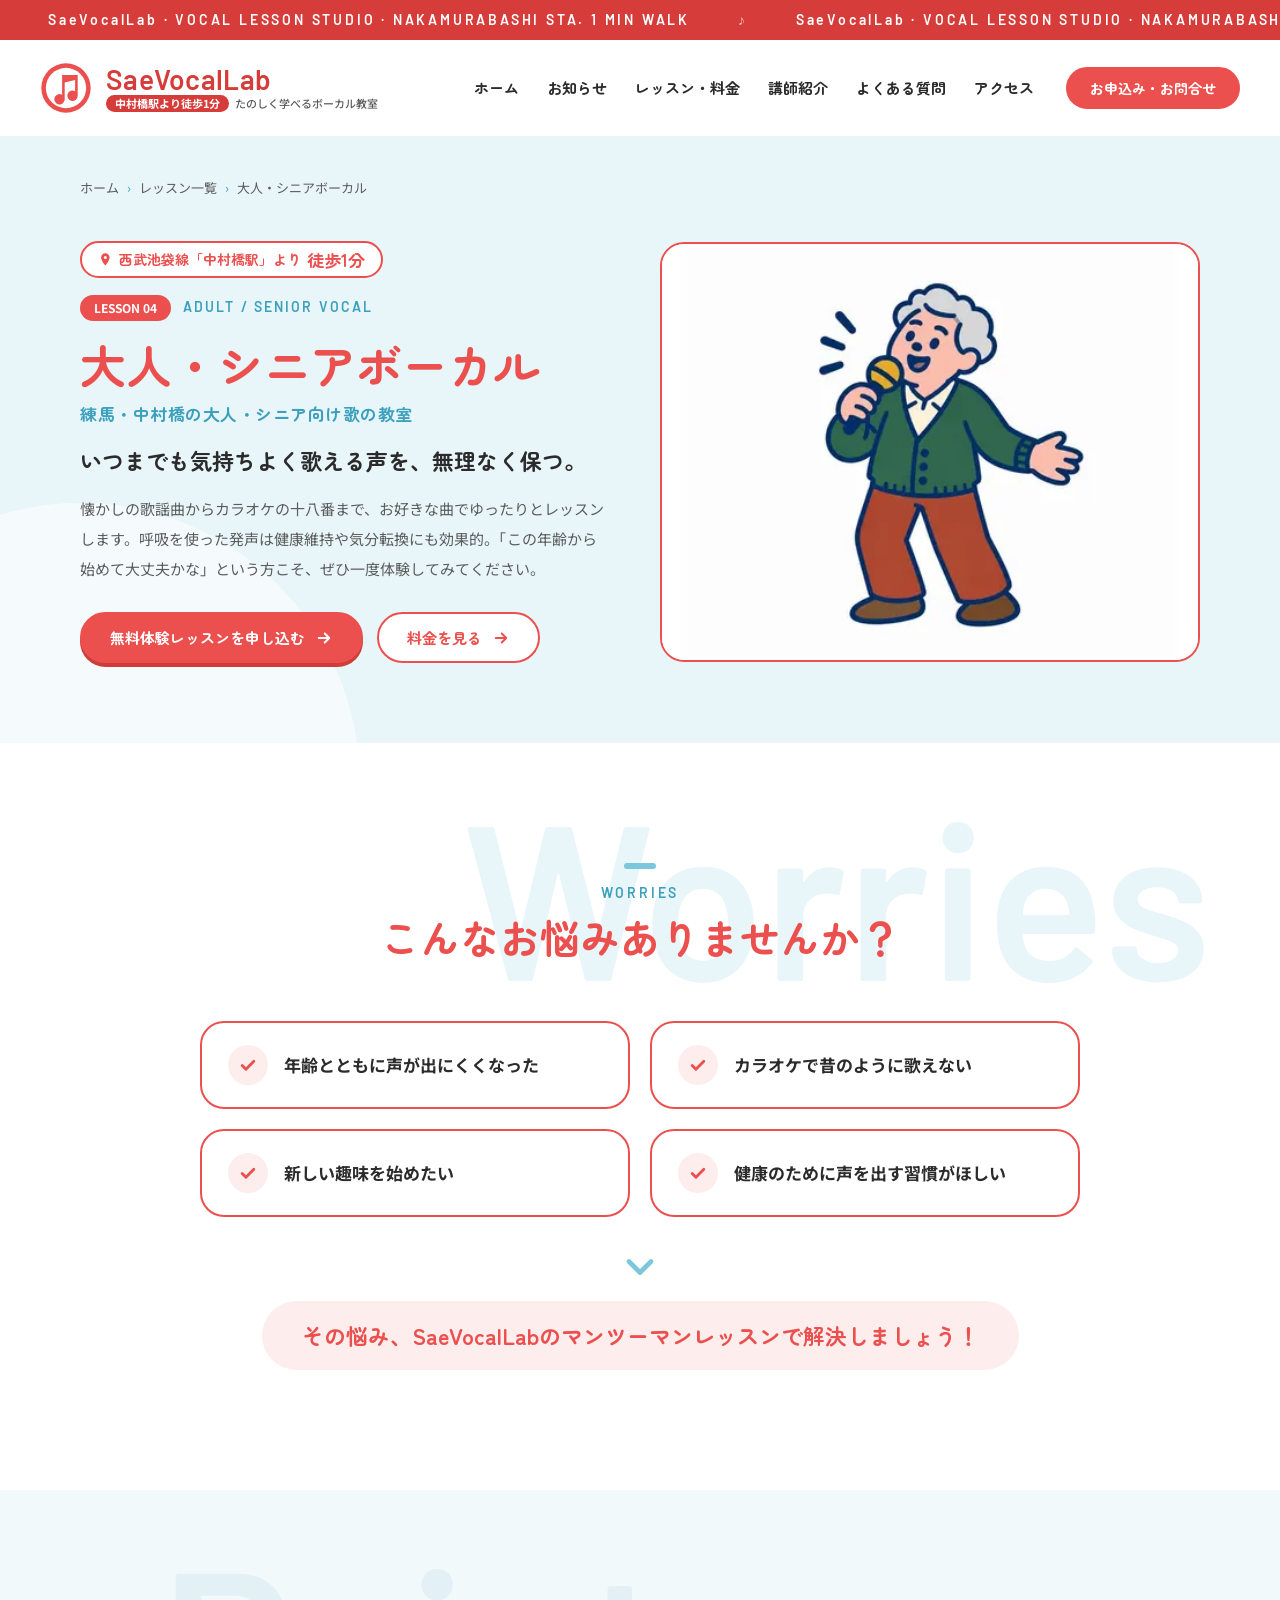
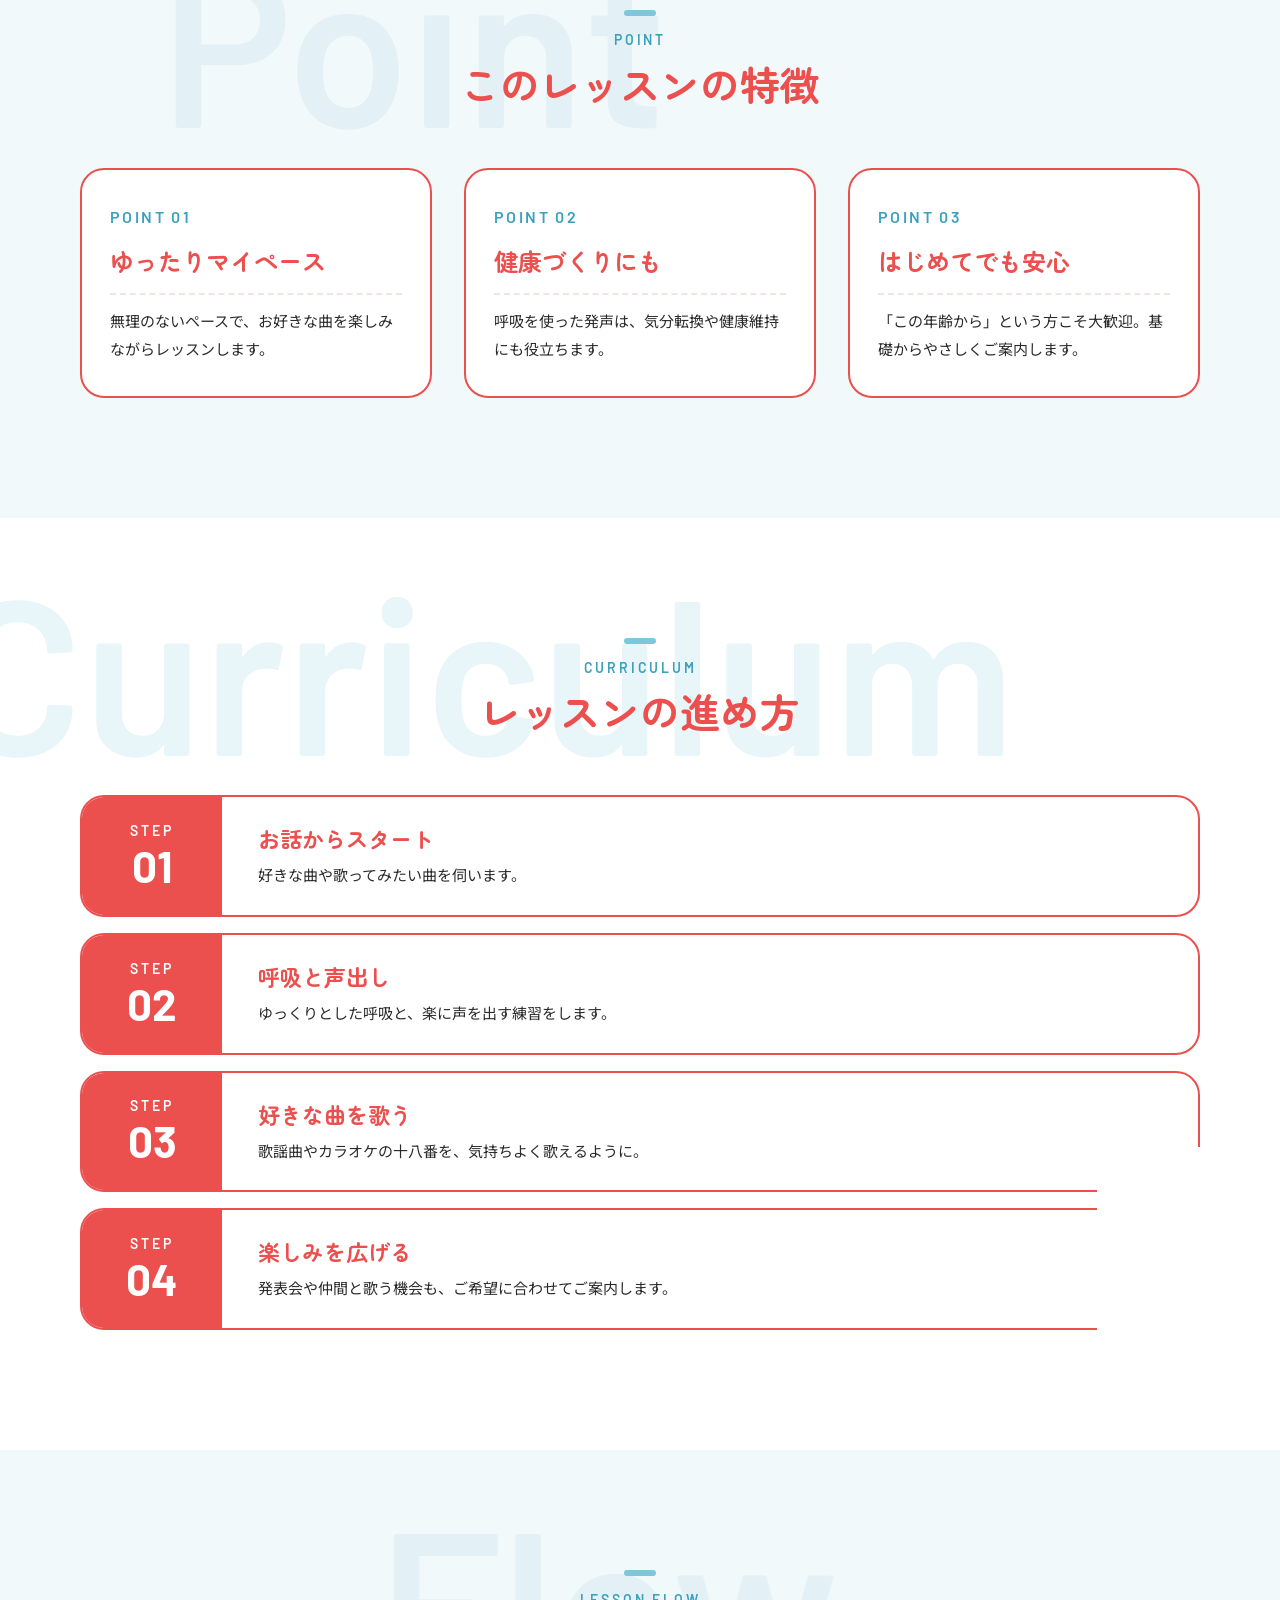
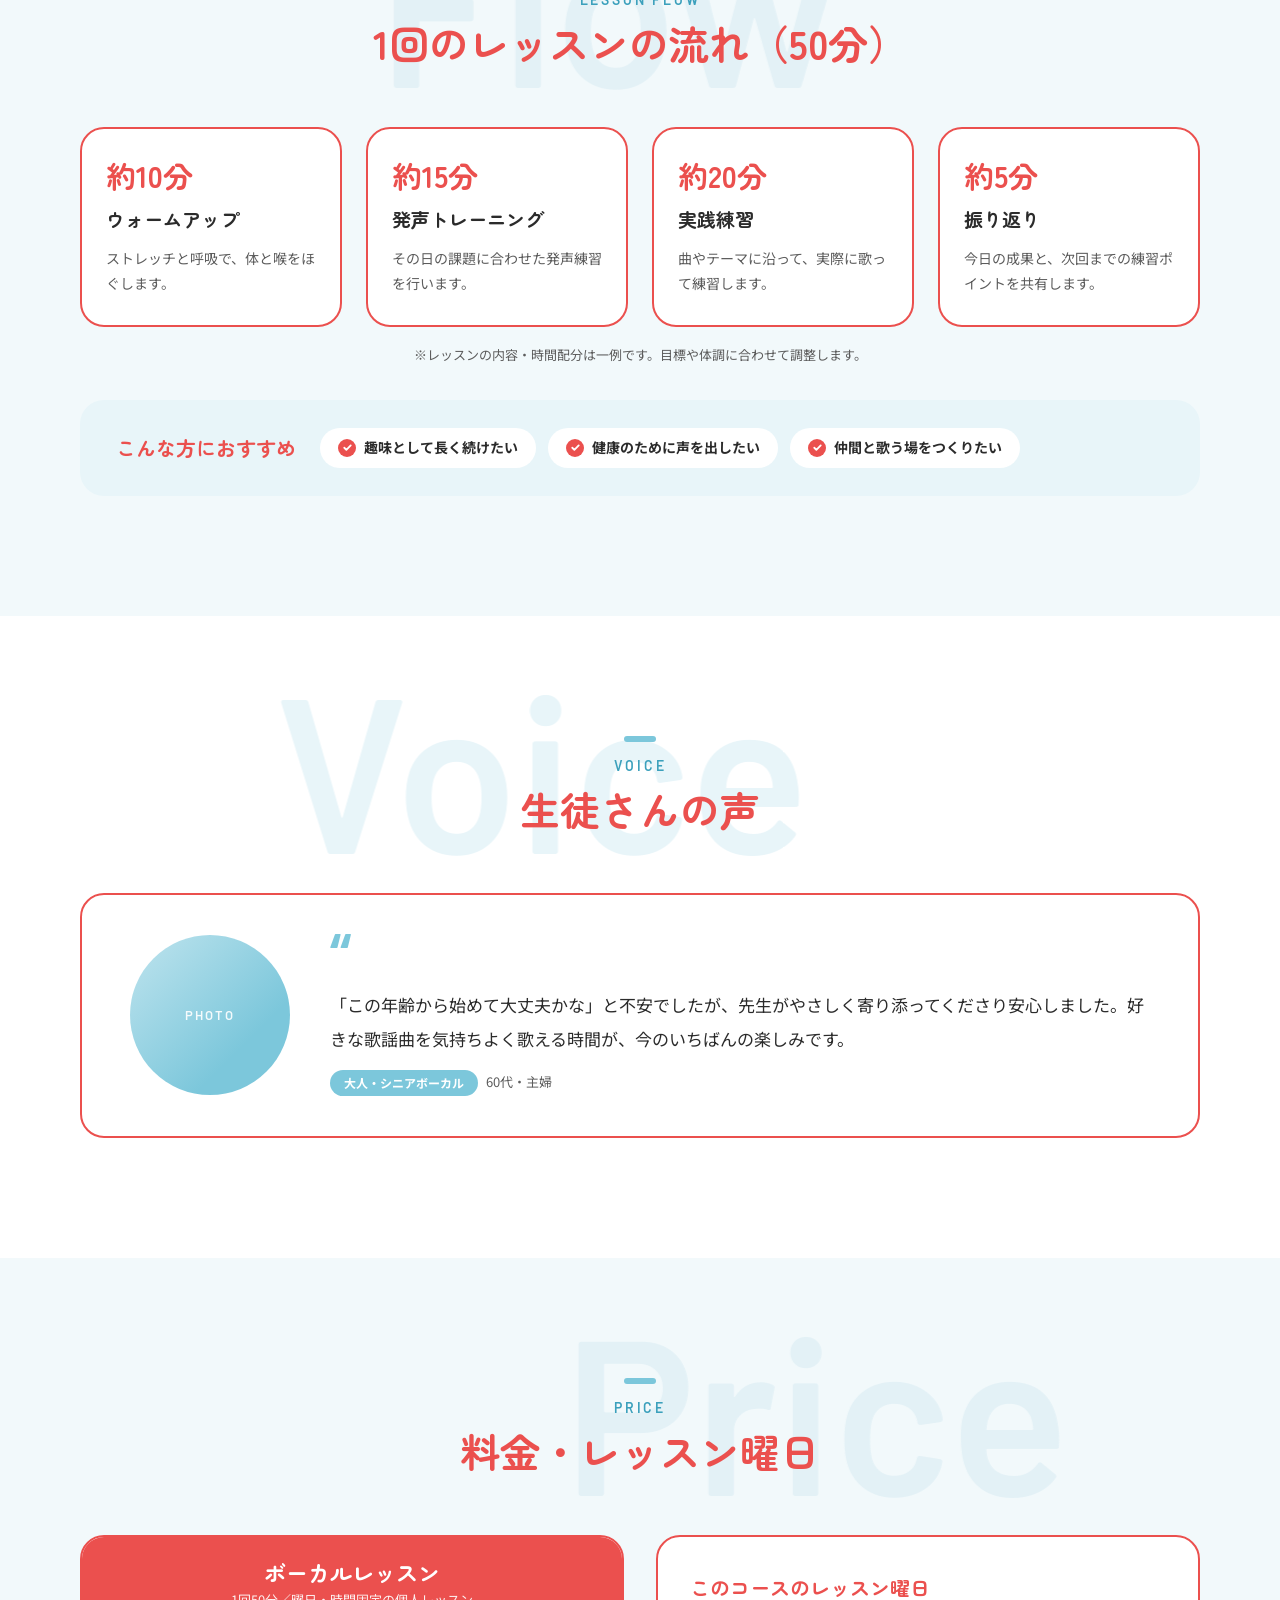
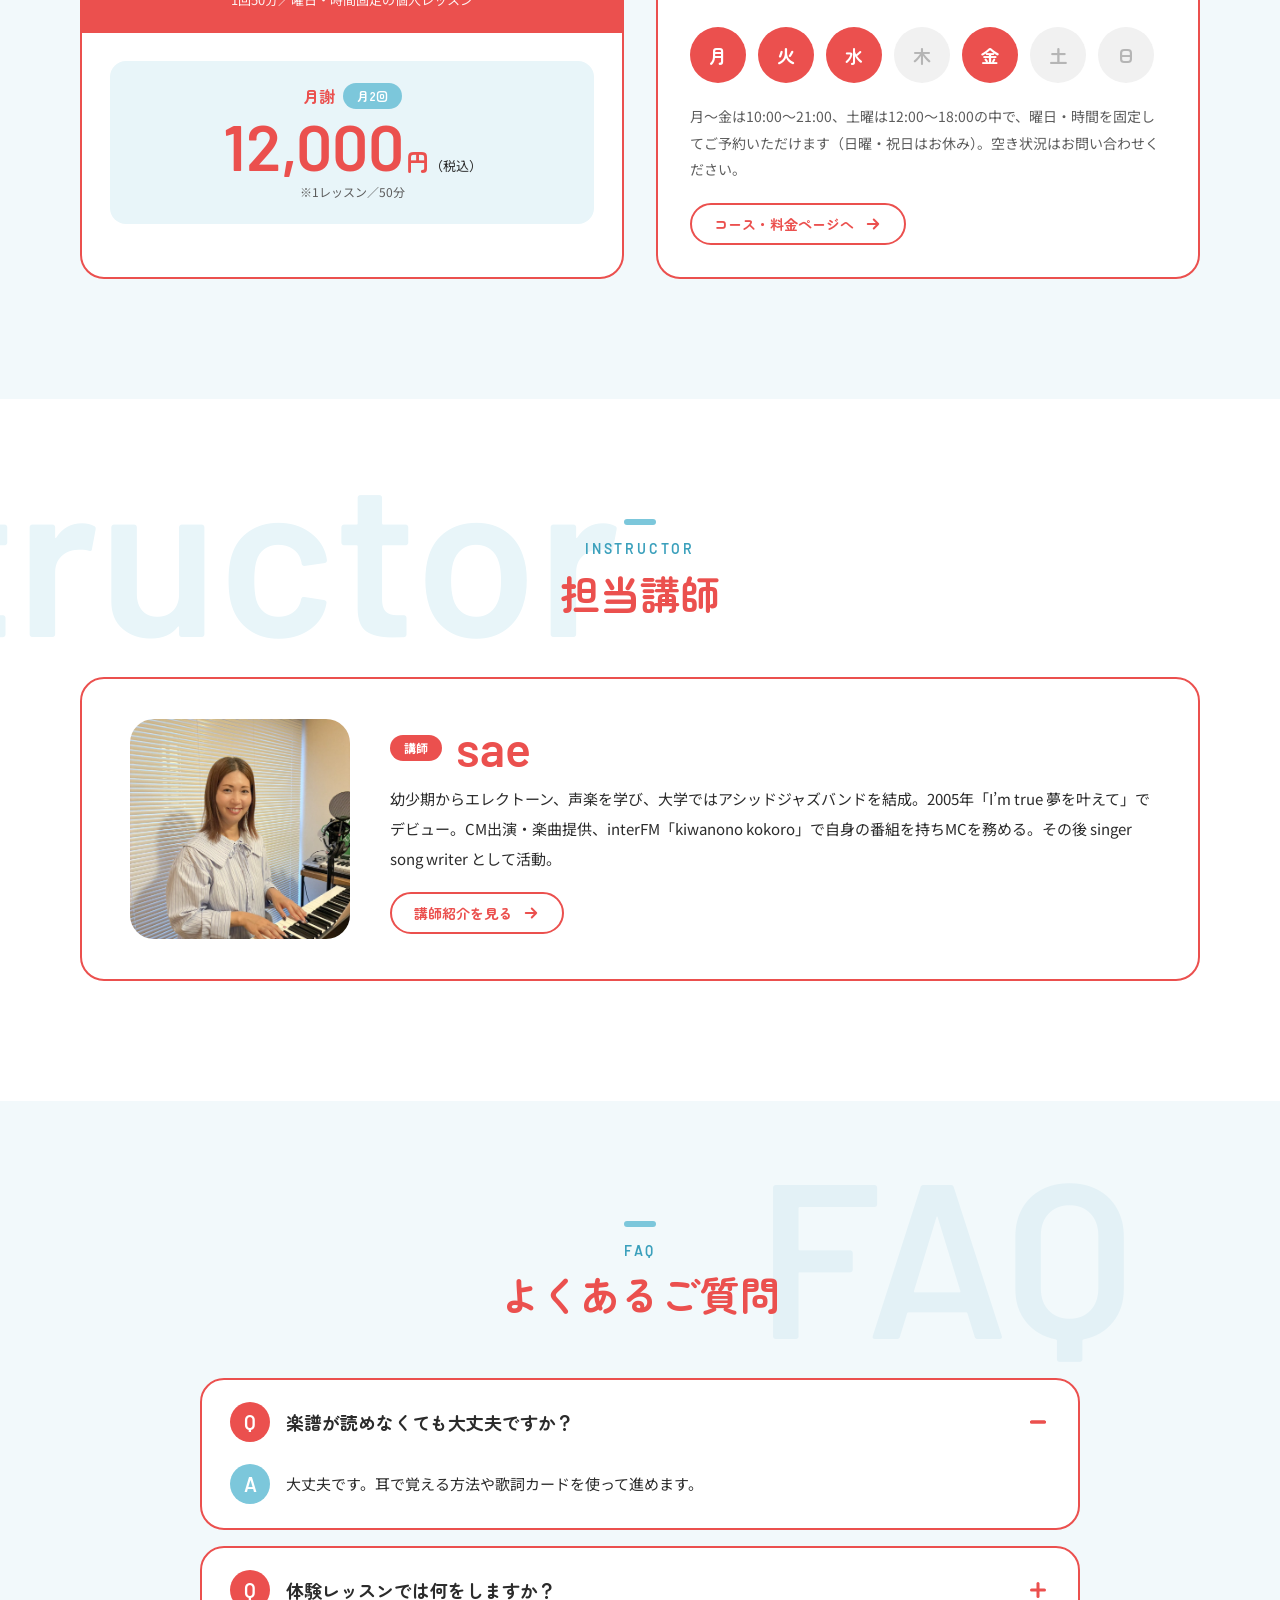
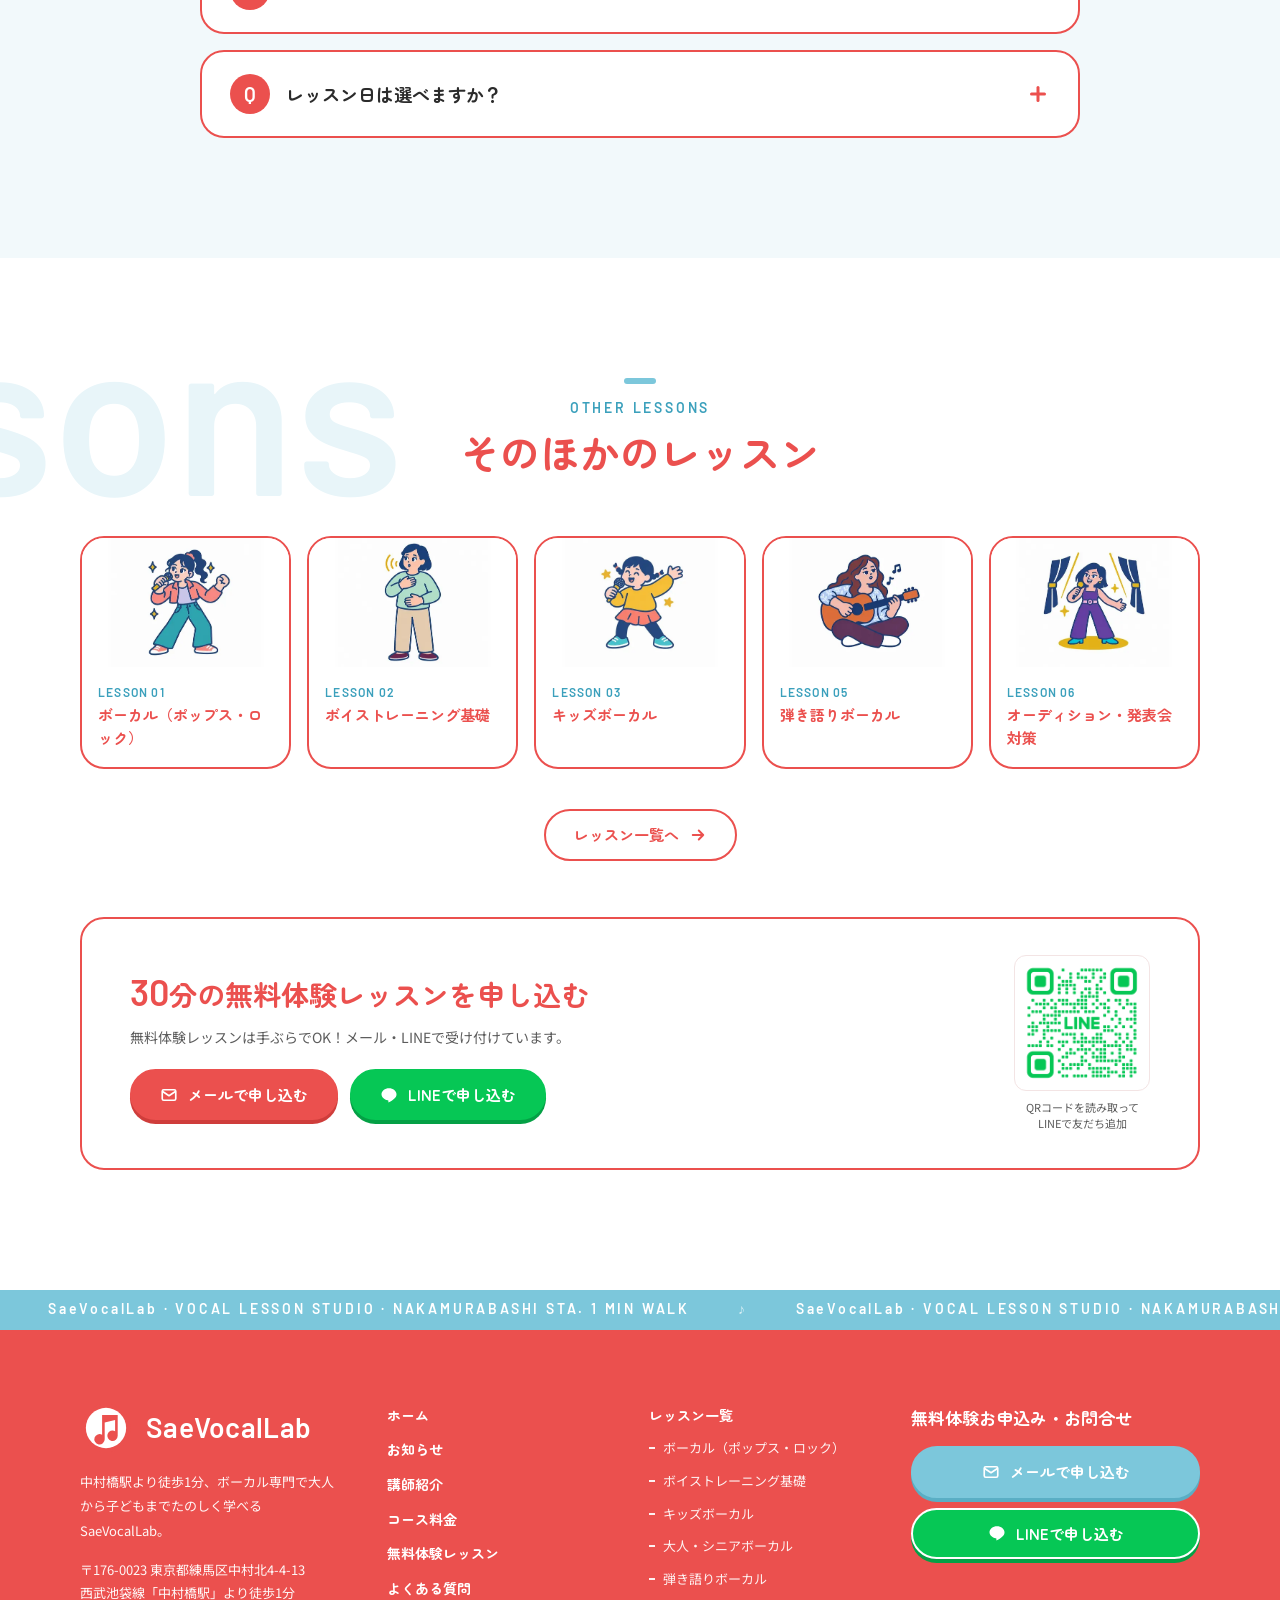
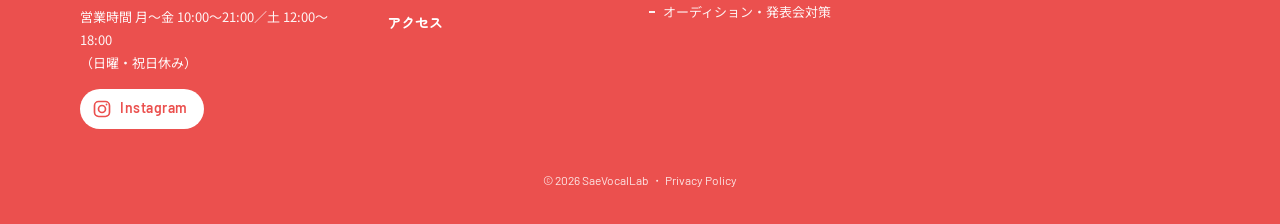
==== commit 841600d1: "Add files via upload" ====
--- a/lesson/adult.html
+++ b/lesson/adult.html
@@ -12,12 +12,14 @@
 <link rel="icon" href="data:image/svg+xml,%3Csvg xmlns='http://www.w3.org/2000/svg' viewBox='0 0 80 80'%3E%3Ccircle cx='40' cy='40' r='38' fill='%23eb504e'/%3E%3Ccircle cx='40' cy='40' r='31' fill='%23fff'/%3E%3Cpath d='M34 20v30.4a8 8 0 1 0 4 6.9V31.6l16-4V45a8 8 0 1 0 4 6.9V20z' fill='%23eb504e'/%3E%3C/svg%3E">
 <link rel="preconnect" href="https://fonts.googleapis.com">
 <link rel="preconnect" href="https://fonts.gstatic.com" crossorigin>
-<link href="https://fonts.googleapis.com/css2?family=Barlow:wght@500;600&family=Noto+Sans+JP:wght@400;500;700&family=Zen+Maru+Gothic:wght@500;700&display=swap" rel="stylesheet">
-<link rel="stylesheet" href="../assets/css/style.css?v=20261025seo2">
+<link rel="preload" as="style" href="https://fonts.googleapis.com/css2?family=Barlow:wght@500;600&family=Noto+Sans+JP:wght@400;500;700&family=Zen+Maru+Gothic:wght@500;700&display=swap">
+<link href="https://fonts.googleapis.com/css2?family=Barlow:wght@500;600&family=Noto+Sans+JP:wght@400;500;700&family=Zen+Maru+Gothic:wght@500;700&display=swap" rel="stylesheet" media="print" onload="this.media='all'">
+<noscript><link href="https://fonts.googleapis.com/css2?family=Barlow:wght@500;600&family=Noto+Sans+JP:wght@400;500;700&family=Zen+Maru+Gothic:wght@500;700&display=swap" rel="stylesheet"></noscript>
+<link rel="stylesheet" href="../assets/css/style.css?v=20261111psi">
 <!-- SEO:START（tools/seo_build.py が自動生成。直接編集しないでください） -->
-<link rel="canonical" href="https://saevocallab.jp/lesson/adult.html">
-<meta property="og:url" content="https://saevocallab.jp/lesson/adult.html">
-<meta property="og:image" content="https://saevocallab.jp/assets/img/lesson-adult.jpg">
+<link rel="canonical" href="https://saevocallab.co.jp/lesson/adult.html">
+<meta property="og:url" content="https://saevocallab.co.jp/lesson/adult.html">
+<meta property="og:image" content="https://saevocallab.co.jp/assets/img/lesson-adult.jpg">
 <meta property="og:site_name" content="SaeVocalLab">
 <meta property="og:locale" content="ja_JP">
 <meta name="twitter:card" content="summary_large_image">
@@ -31,16 +33,16 @@
         "MusicSchool",
         "LocalBusiness"
       ],
-      "@id": "https://saevocallab.jp/#school",
+      "@id": "https://saevocallab.co.jp/#school",
       "name": "SaeVocalLab",
       "alternateName": [
         "サエ ボーカル ラボ",
         "サエボーカルラボ"
       ],
       "description": "西武池袋線「中村橋駅」より徒歩1分のボーカル専門教室。お子様からシニアまで、マンツーマンの個人レッスン。30分の無料体験レッスン受付中。",
-      "url": "https://saevocallab.jp/",
-      "logo": "https://saevocallab.jp/assets/img/logo.png",
-      "image": "https://saevocallab.jp/assets/img/ogp.jpg",
+      "url": "https://saevocallab.co.jp/",
+      "logo": "https://saevocallab.co.jp/assets/img/logo.png",
+      "image": "https://saevocallab.co.jp/assets/img/ogp.jpg",
       "address": {
         "@type": "PostalAddress",
         "postalCode": "176-0023",
@@ -71,37 +73,37 @@
           {
             "@type": "Offer",
             "itemOffered": {
-              "@id": "https://saevocallab.jp/lesson/vocal.html#course"
+              "@id": "https://saevocallab.co.jp/lesson/vocal.html#course"
             }
           },
           {
             "@type": "Offer",
             "itemOffered": {
-              "@id": "https://saevocallab.jp/lesson/voice-training.html#course"
+              "@id": "https://saevocallab.co.jp/lesson/voice-training.html#course"
             }
           },
           {
             "@type": "Offer",
             "itemOffered": {
-              "@id": "https://saevocallab.jp/lesson/kids.html#course"
+              "@id": "https://saevocallab.co.jp/lesson/kids.html#course"
             }
           },
           {
             "@type": "Offer",
             "itemOffered": {
-              "@id": "https://saevocallab.jp/lesson/adult.html#course"
+              "@id": "https://saevocallab.co.jp/lesson/adult.html#course"
             }
           },
           {
             "@type": "Offer",
             "itemOffered": {
-              "@id": "https://saevocallab.jp/lesson/sing-play.html#course"
+              "@id": "https://saevocallab.co.jp/lesson/sing-play.html#course"
             }
           },
           {
             "@type": "Offer",
             "itemOffered": {
-              "@id": "https://saevocallab.jp/lesson/audition.html#course"
+              "@id": "https://saevocallab.co.jp/lesson/audition.html#course"
             }
           }
         ]
@@ -162,8 +164,8 @@
     },
     {
       "@type": "WebSite",
-      "@id": "https://saevocallab.jp/#website",
-      "url": "https://saevocallab.jp/",
+      "@id": "https://saevocallab.co.jp/#website",
+      "url": "https://saevocallab.co.jp/",
       "name": "SaeVocalLab",
       "alternateName": [
         "サエ ボーカル ラボ",
@@ -171,28 +173,28 @@
       ],
       "inLanguage": "ja",
       "publisher": {
-        "@id": "https://saevocallab.jp/#school"
+        "@id": "https://saevocallab.co.jp/#school"
       }
     },
     {
       "@type": "WebPage",
-      "@id": "https://saevocallab.jp/lesson/adult.html#webpage",
-      "url": "https://saevocallab.jp/lesson/adult.html",
+      "@id": "https://saevocallab.co.jp/lesson/adult.html#webpage",
+      "url": "https://saevocallab.co.jp/lesson/adult.html",
       "name": "練馬・中村橋の大人・シニア向け歌の教室｜SaeVocalLab",
       "isPartOf": {
-        "@id": "https://saevocallab.jp/#website"
+        "@id": "https://saevocallab.co.jp/#website"
       },
       "about": {
-        "@id": "https://saevocallab.jp/#school"
+        "@id": "https://saevocallab.co.jp/#school"
       },
       "inLanguage": "ja",
       "primaryImageOfPage": {
         "@type": "ImageObject",
-        "url": "https://saevocallab.jp/assets/img/lesson-adult.jpg"
+        "url": "https://saevocallab.co.jp/assets/img/lesson-adult.jpg"
       },
       "description": "練馬区・西武池袋線「中村橋駅」徒歩1分のボーカル教室SaeVocalLabの「大人・シニアボーカル」コース。いつまでも気持ちよく歌える声を、無理なく保つ。マンツーマンの個人レッスンで、30分の無料体験レッスン受付中。",
       "mainEntity": {
-        "@id": "https://saevocallab.jp/lesson/adult.html#course"
+        "@id": "https://saevocallab.co.jp/lesson/adult.html#course"
       }
     },
     {
@@ -202,32 +204,32 @@
           "@type": "ListItem",
           "position": 1,
           "name": "ホーム",
-          "item": "https://saevocallab.jp/"
+          "item": "https://saevocallab.co.jp/"
         },
         {
           "@type": "ListItem",
           "position": 2,
           "name": "レッスン一覧",
-          "item": "https://saevocallab.jp/#lesson"
+          "item": "https://saevocallab.co.jp/#lesson"
         },
         {
           "@type": "ListItem",
           "position": 3,
           "name": "大人・シニアボーカル",
-          "item": "https://saevocallab.jp/lesson/adult.html"
+          "item": "https://saevocallab.co.jp/lesson/adult.html"
         }
       ]
     },
     {
       "@type": "Course",
-      "@id": "https://saevocallab.jp/lesson/adult.html#course",
+      "@id": "https://saevocallab.co.jp/lesson/adult.html#course",
       "name": "大人・シニアボーカル練馬・中村橋の大人・シニア向け歌の教室",
       "description": "いつまでも気持ちよく歌える声を、無理なく保つ。懐かしの歌謡曲からカラオケの十八番まで、お好きな曲でゆったりとレッスンします。呼吸を使った発声は健康維持や気分転換にも効果的。「この年齢から始めて大丈夫かな」という方こそ、ぜひ一度体験してみてください。",
-      "url": "https://saevocallab.jp/lesson/adult.html",
-      "image": "https://saevocallab.jp/assets/img/lesson-adult.jpg",
+      "url": "https://saevocallab.co.jp/lesson/adult.html",
+      "image": "https://saevocallab.co.jp/assets/img/lesson-adult.jpg",
       "inLanguage": "ja",
       "provider": {
-        "@id": "https://saevocallab.jp/#school"
+        "@id": "https://saevocallab.co.jp/#school"
       },
       "educationalLevel": "初心者から経験者まで",
       "about": "大人・シニア向けボーカルレッスン",
@@ -261,7 +263,7 @@
         "category": "月謝",
         "price": 12000,
         "priceCurrency": "JPY",
-        "url": "https://saevocallab.jp/lesson/adult.html"
+        "url": "https://saevocallab.co.jp/lesson/adult.html"
       }
     }
   ]
@@ -297,7 +299,7 @@
           <a class="btn btn--ghost" href="#price">料金を見る<svg class="arrow" viewBox="0 0 24 24" fill="none" stroke="currentColor" stroke-width="2.6" stroke-linecap="round" stroke-linejoin="round" aria-hidden="true"><path d="M5 12h14M13 6l6 6-6 6"/></svg></a>
         </div>
       </div>
-      <div class="page-hero__photo fade"><img src="../assets/img/lesson-adult.jpg" alt="中村橋のボーカル教室 SaeVocalLab「大人・シニアボーカル」のレッスンイメージ" width="960" height="540" fetchpriority="high"></div>
+      <div class="page-hero__photo fade"><picture><source media="(max-width:960px)" type="image/webp" srcset="../assets/img/sp/lesson-adult.webp" width="640" height="360"><img src="../assets/img/lesson-adult.jpg" alt="中村橋のボーカル教室 SaeVocalLab「大人・シニアボーカル」のレッスンイメージ" width="960" height="540" fetchpriority="high"></picture></div>
     </div>
   </div>
 </section>
@@ -418,7 +420,7 @@
   <span class="watermark watermark--r" aria-hidden="true">Lessons</span>
   <div class="inner">
     <div class="sec-head fade"><span class="sec-head__bar"></span><span class="sec-head__en">Other Lessons</span><h2 class="sec-head__ja">そのほかのレッスン</h2></div>
-    <div class="others"><a class="card mini fade" href="vocal.html"><img src="../assets/img/lesson-vocal.jpg" alt="" width="960" height="540" loading="lazy"><div class="mini__body"><p class="mini__no">LESSON 01</p><p class="mini__ttl">ボーカル（ポップス・ロック）</p></div></a><a class="card mini fade" href="voice-training.html"><img src="../assets/img/lesson-voice-training.jpg" alt="" width="960" height="540" loading="lazy"><div class="mini__body"><p class="mini__no">LESSON 02</p><p class="mini__ttl">ボイストレーニング基礎</p></div></a><a class="card mini fade" href="kids.html"><img src="../assets/img/lesson-kids.jpg" alt="" width="960" height="540" loading="lazy"><div class="mini__body"><p class="mini__no">LESSON 03</p><p class="mini__ttl">キッズボーカル</p></div></a><a class="card mini fade" href="sing-play.html"><img src="../assets/img/lesson-sing-play.jpg" alt="" width="960" height="540" loading="lazy"><div class="mini__body"><p class="mini__no">LESSON 05</p><p class="mini__ttl">弾き語りボーカル</p></div></a><a class="card mini fade" href="audition.html"><img src="../assets/img/lesson-audition.jpg" alt="" width="960" height="540" loading="lazy"><div class="mini__body"><p class="mini__no">LESSON 06</p><p class="mini__ttl">オーディション・発表会対策</p></div></a></div>
+    <div class="others"><a class="card mini fade" href="vocal.html"><picture><source media="(max-width:960px)" type="image/webp" srcset="../assets/img/sp/lesson-vocal.webp" width="640" height="360"><img src="../assets/img/lesson-vocal.jpg" alt="" width="960" height="540" loading="lazy"></picture><div class="mini__body"><p class="mini__no">LESSON 01</p><p class="mini__ttl">ボーカル（ポップス・ロック）</p></div></a><a class="card mini fade" href="voice-training.html"><picture><source media="(max-width:960px)" type="image/webp" srcset="../assets/img/sp/lesson-voice-training.webp" width="640" height="360"><img src="../assets/img/lesson-voice-training.jpg" alt="" width="960" height="540" loading="lazy"></picture><div class="mini__body"><p class="mini__no">LESSON 02</p><p class="mini__ttl">ボイストレーニング基礎</p></div></a><a class="card mini fade" href="kids.html"><picture><source media="(max-width:960px)" type="image/webp" srcset="../assets/img/sp/lesson-kids.webp" width="640" height="360"><img src="../assets/img/lesson-kids.jpg" alt="" width="960" height="540" loading="lazy"></picture><div class="mini__body"><p class="mini__no">LESSON 03</p><p class="mini__ttl">キッズボーカル</p></div></a><a class="card mini fade" href="sing-play.html"><picture><source media="(max-width:960px)" type="image/webp" srcset="../assets/img/sp/lesson-sing-play.webp" width="640" height="360"><img src="../assets/img/lesson-sing-play.jpg" alt="" width="960" height="540" loading="lazy"></picture><div class="mini__body"><p class="mini__no">LESSON 05</p><p class="mini__ttl">弾き語りボーカル</p></div></a><a class="card mini fade" href="audition.html"><picture><source media="(max-width:960px)" type="image/webp" srcset="../assets/img/sp/lesson-audition.webp" width="640" height="360"><img src="../assets/img/lesson-audition.jpg" alt="" width="960" height="540" loading="lazy"></picture><div class="mini__body"><p class="mini__no">LESSON 06</p><p class="mini__ttl">オーディション・発表会対策</p></div></a></div>
     <p class="center"><a class="btn btn--ghost" href="../index.html#lesson">レッスン一覧へ<svg class="arrow" viewBox="0 0 24 24" fill="none" stroke="currentColor" stroke-width="2.6" stroke-linecap="round" stroke-linejoin="round" aria-hidden="true"><path d="M5 12h14M13 6l6 6-6 6"/></svg></a></p>
     <div id="cta"><div class="card cta fade">
   <div>
@@ -495,6 +497,6 @@
   </div>
   <div class="sns sns--center"><a class="sns__ig" href="#" target="_blank" rel="noopener" aria-label="SaeVocalLab の Instagram"><svg viewBox="0 0 24 24" fill="none" stroke="currentColor" stroke-width="2" aria-hidden="true"><rect x="3" y="3" width="18" height="18" rx="5"/><circle cx="12" cy="12" r="4.2"/><circle cx="17.4" cy="6.6" r="1.1" fill="currentColor" stroke="none"/></svg><span>Instagram</span></a></div>
 </div>
-<script src="../assets/js/main.js?v=20261025"></script>
+<script src="../assets/js/main.js?v=20261111psi"></script>
 </body>
 </html>
--- a/assets/css/style.css
+++ b/assets/css/style.css
@@ -6,7 +6,7 @@
 :root{
   --bg:#fff; --alt:#f2f9fb;
   --text:#2b2b2b; --sub:#5c5c5c;
-  --primary:#eb504e; --primary-dark:#cf3d3b;
+  --primary:#eb504e; --primary-dark:#cf3d3b; --primary-strong:#d63c3a; /* 白との組み合わせでコントラスト比4.5以上 */
   --accent:#7cc7db; --accent-text:#3ba0bc;
   --tint:#fdeeed; --tint2:#e8f5f9; --line:#f3e4e4;
   --green:#06c755; --dark:#1a1d27; --corp:#2b45e8;
@@ -31,7 +31,7 @@
 .en{font-family:var(--f-en);font-weight:500}
 
 /* ---------- Marquee ---------- */
-.marquee{background:var(--primary);color:#fff;overflow:hidden;white-space:nowrap;height:40px;display:flex;align-items:center}
+.marquee{background:var(--primary-strong);color:#fff;overflow:hidden;white-space:nowrap;height:40px;display:flex;align-items:center}
 .marquee--accent{background:var(--accent)}
 .marquee__track{display:inline-flex;gap:48px;animation:marquee 40s linear infinite;padding-left:48px;font-family:var(--f-en);font-weight:600;font-size:14px;letter-spacing:.2em}
 .marquee__track span::after{content:"♪";margin-left:48px;opacity:.7}
@@ -43,7 +43,7 @@
 .header__inner{height:var(--header-h);display:flex;align-items:center;justify-content:space-between;gap:24px;padding:0 40px;max-width:1440px;margin:0 auto}
 .brand{display:flex;align-items:center;gap:14px;flex-shrink:0}
 .brand__logo{width:52px;height:52px;flex-shrink:0}
-.brand__name{font-family:var(--f-en);font-weight:600;font-size:28px;color:var(--primary);line-height:1.1;letter-spacing:.01em}
+.brand__name{font-family:var(--f-en);font-weight:600;font-size:28px;color:var(--primary-strong);line-height:1.1;letter-spacing:.01em}
 .brand__tag{font-size:11px;color:var(--sub);line-height:1.4;display:block;font-family:var(--f-body);font-weight:500;letter-spacing:0}
 .gnav{display:flex;align-items:center;gap:32px}
 .gnav__list{display:flex;gap:28px;font-family:var(--f-head);font-weight:700;font-size:15px}
@@ -130,9 +130,12 @@
 .lesson-card__links{display:flex;flex-wrap:wrap;gap:12px 20px;margin-top:auto;padding-top:10px;align-items:center;justify-content:space-between}
 
 /* carousel dots (SP) */
-.dots{display:none;justify-content:center;gap:8px;margin-top:20px}
-.dots button{width:8px;height:8px;border-radius:4px;background:var(--line);transition:width .3s,background .3s}
-.dots button.is-active{width:24px;background:var(--primary)}
+.dots{display:none;justify-content:center;gap:0;margin-top:12px}
+.dots button{position:relative;width:24px;height:24px;padding:0;border:0;background:none;cursor:pointer}
+.dots button::before,.dots button::after{content:"";position:absolute;top:8px;height:8px;border-radius:4px}
+.dots button::before{left:8px;width:8px;background:var(--line)}
+.dots button::after{left:0;width:24px;background:var(--primary);opacity:0;transform:scaleX(.34);transition:opacity .3s,transform .3s}
+.dots button.is-active::after{opacity:1;transform:none}
 
 /* ---------- Voice ---------- */
 .voice-grid{display:grid;grid-template-columns:repeat(3,1fr);gap:32px}
@@ -373,7 +376,7 @@
   .brand__name{font-size:20px}
   .brand__tag{display:block;font-size:9px}
   .gnav{display:none}
-  .menu-btn{display:flex;flex-direction:column;align-items:center;justify-content:center;gap:5px;width:52px;height:52px;border-radius:50%;background:var(--primary);color:#fff;font-family:var(--f-en);font-weight:600;font-size:10px;line-height:1;letter-spacing:.05em;flex-shrink:0}
+  .menu-btn{display:flex;flex-direction:column;align-items:center;justify-content:center;gap:5px;width:52px;height:52px;border-radius:50%;background:var(--primary-strong);color:#fff;font-family:var(--f-en);font-weight:600;font-size:10px;line-height:1;letter-spacing:.05em;flex-shrink:0}
   .menu-btn__bars{display:block;width:20px;height:8px;border-top:2px solid #fff;border-bottom:2px solid #fff}
 
   .section{padding:72px 0}
@@ -535,10 +538,10 @@
    2026-10 SEO・アクセス強調（中村橋駅 徒歩1分）
    ========================================================= */
 .ic-pin{width:1.05em;height:1.05em;flex-shrink:0}
-.brand__tag b{display:inline-block;background:var(--primary);color:#fff;border-radius:999px;padding:1px 9px;margin-right:6px;font-weight:700}
+.brand__tag b{display:inline-block;background:var(--primary-strong);color:#fff;border-radius:999px;padding:1px 9px;margin-right:6px;font-weight:700}
 
 /* hero: 駅バッジ */
-.station-badge{position:absolute;left:28px;bottom:28px;z-index:2;width:176px;height:176px;border-radius:50%;background:var(--primary);color:#fff;border:5px solid #fff;box-shadow:0 8px 24px rgba(235,80,78,.35);display:flex;flex-direction:column;align-items:center;justify-content:center;text-align:center;font-family:var(--f-head);font-weight:700;line-height:1.15;transform:rotate(-6deg)}
+.station-badge{position:absolute;left:28px;bottom:28px;z-index:2;width:176px;height:176px;border-radius:50%;background:var(--primary-strong);color:#fff;border:5px solid #fff;box-shadow:0 8px 24px rgba(235,80,78,.35);display:flex;flex-direction:column;align-items:center;justify-content:center;text-align:center;font-family:var(--f-head);font-weight:700;line-height:1.15;transform:rotate(-6deg)}
 .station-badge__line{font-size:12px;opacity:.92;letter-spacing:.04em}
 .station-badge__sta{font-size:22px;margin-top:4px}
 .station-badge__walk{font-size:18px;margin-top:2px}
@@ -605,3 +608,6 @@
 .qr--img span{font-size:11px;line-height:1.5;color:var(--sub);text-align:center}
 .footer__cta .btn--line{border-color:#fff}
 @media (max-width:960px){.cta .qr.qr--img{display:none}}
+
+/* <picture>で包んだ画像のレイアウトを従来どおりに保つ */
+picture{display:contents}
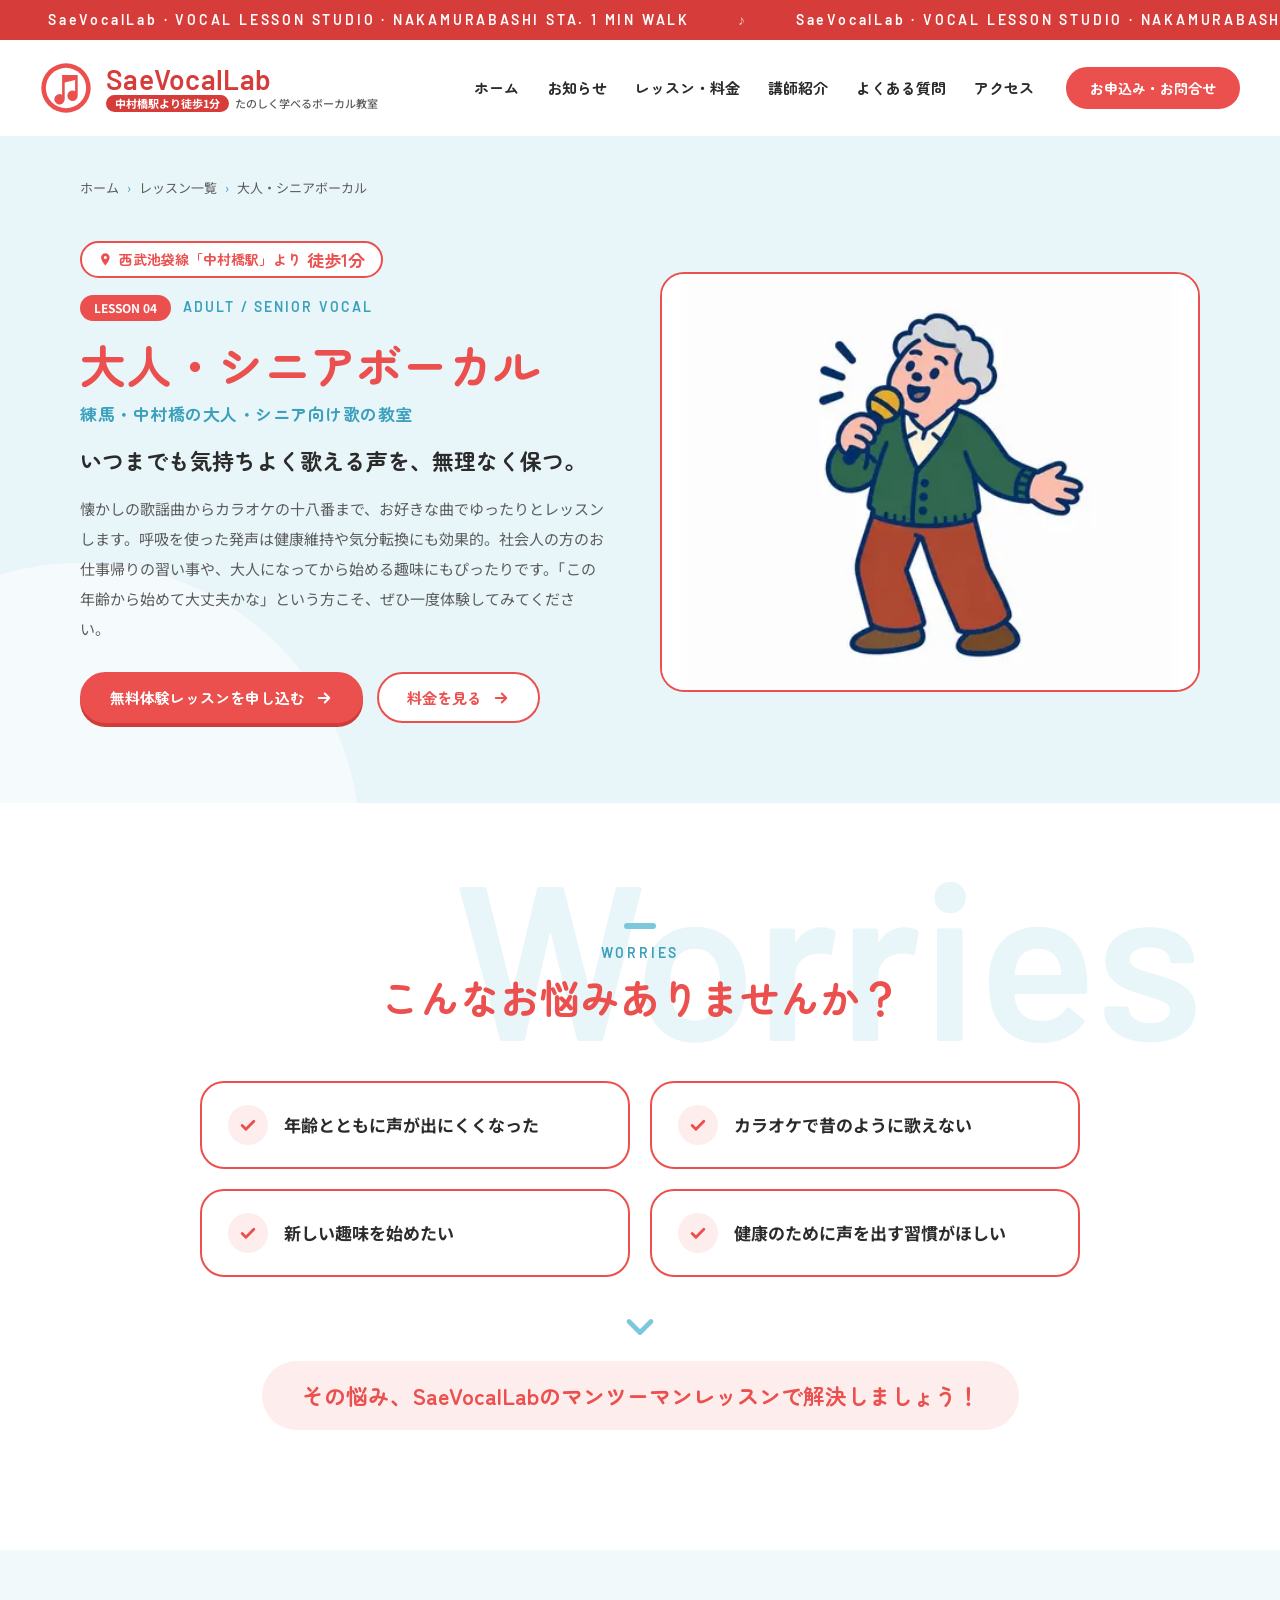
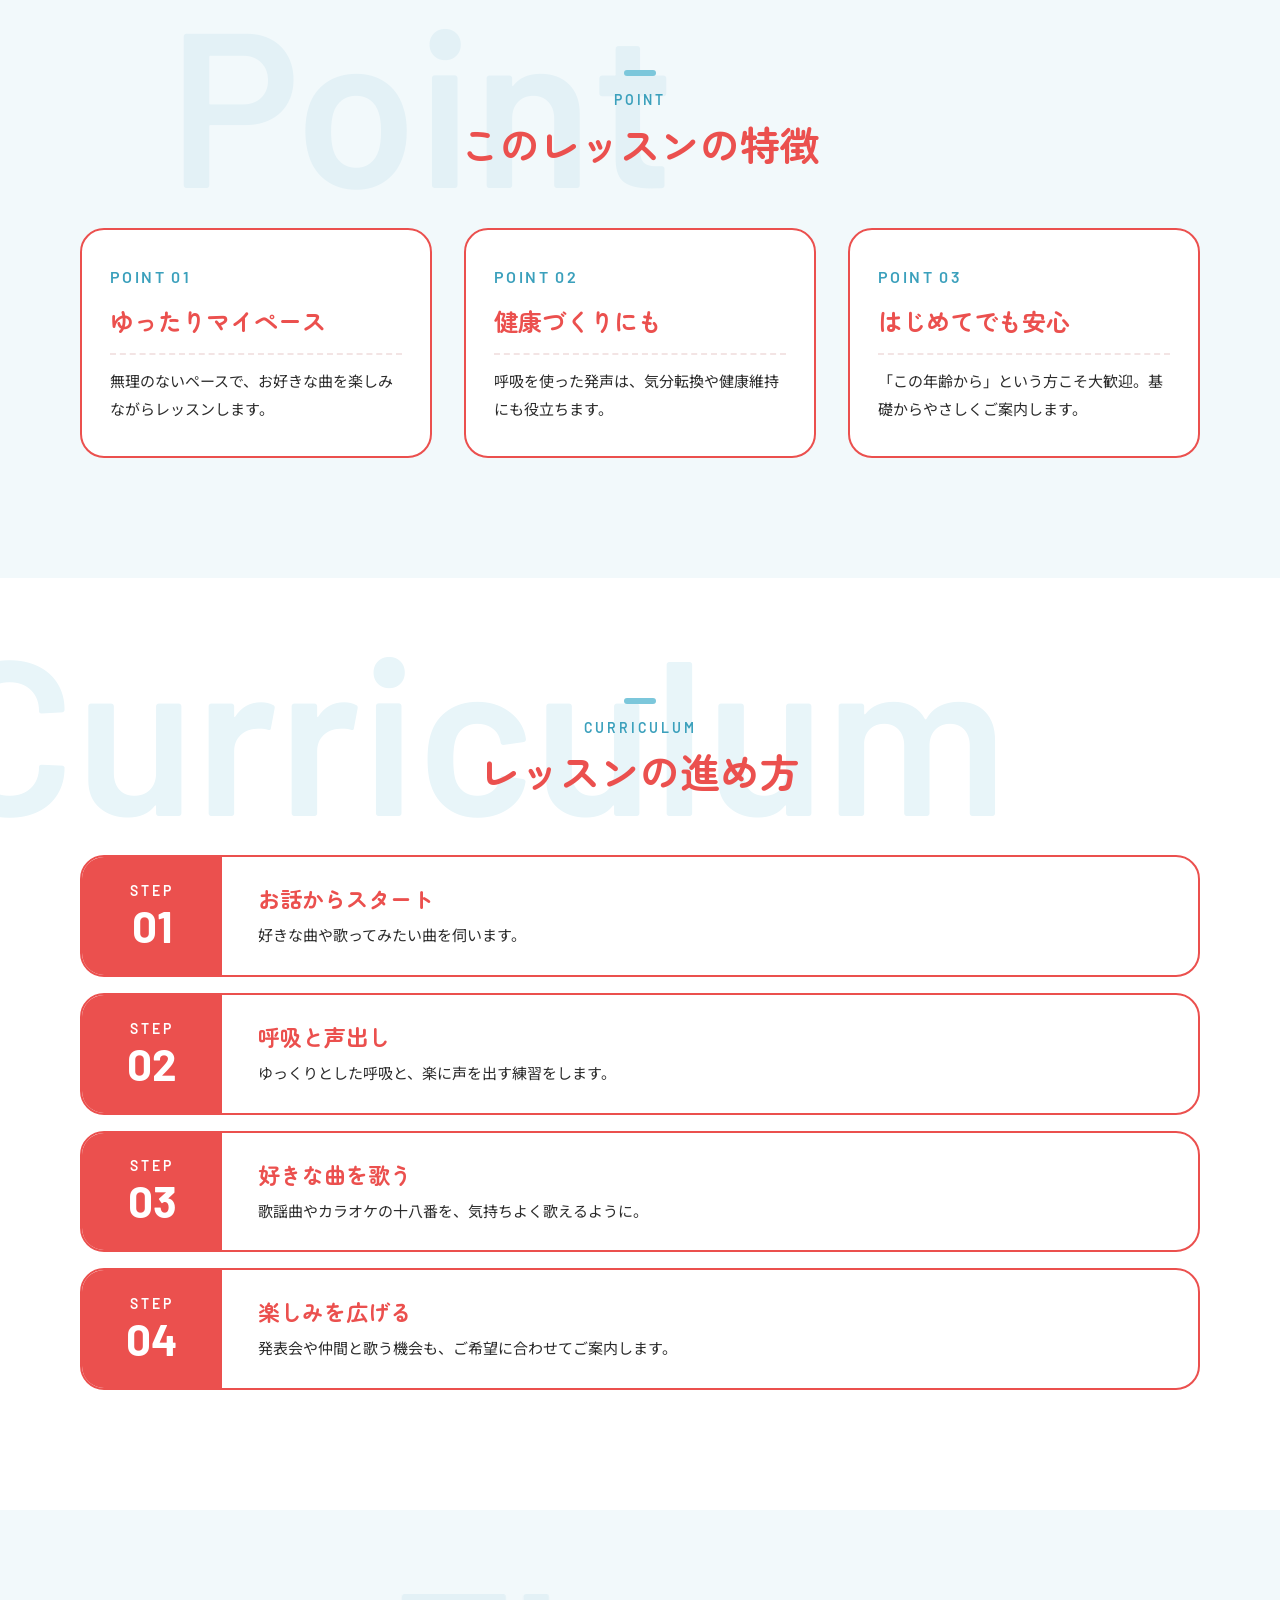
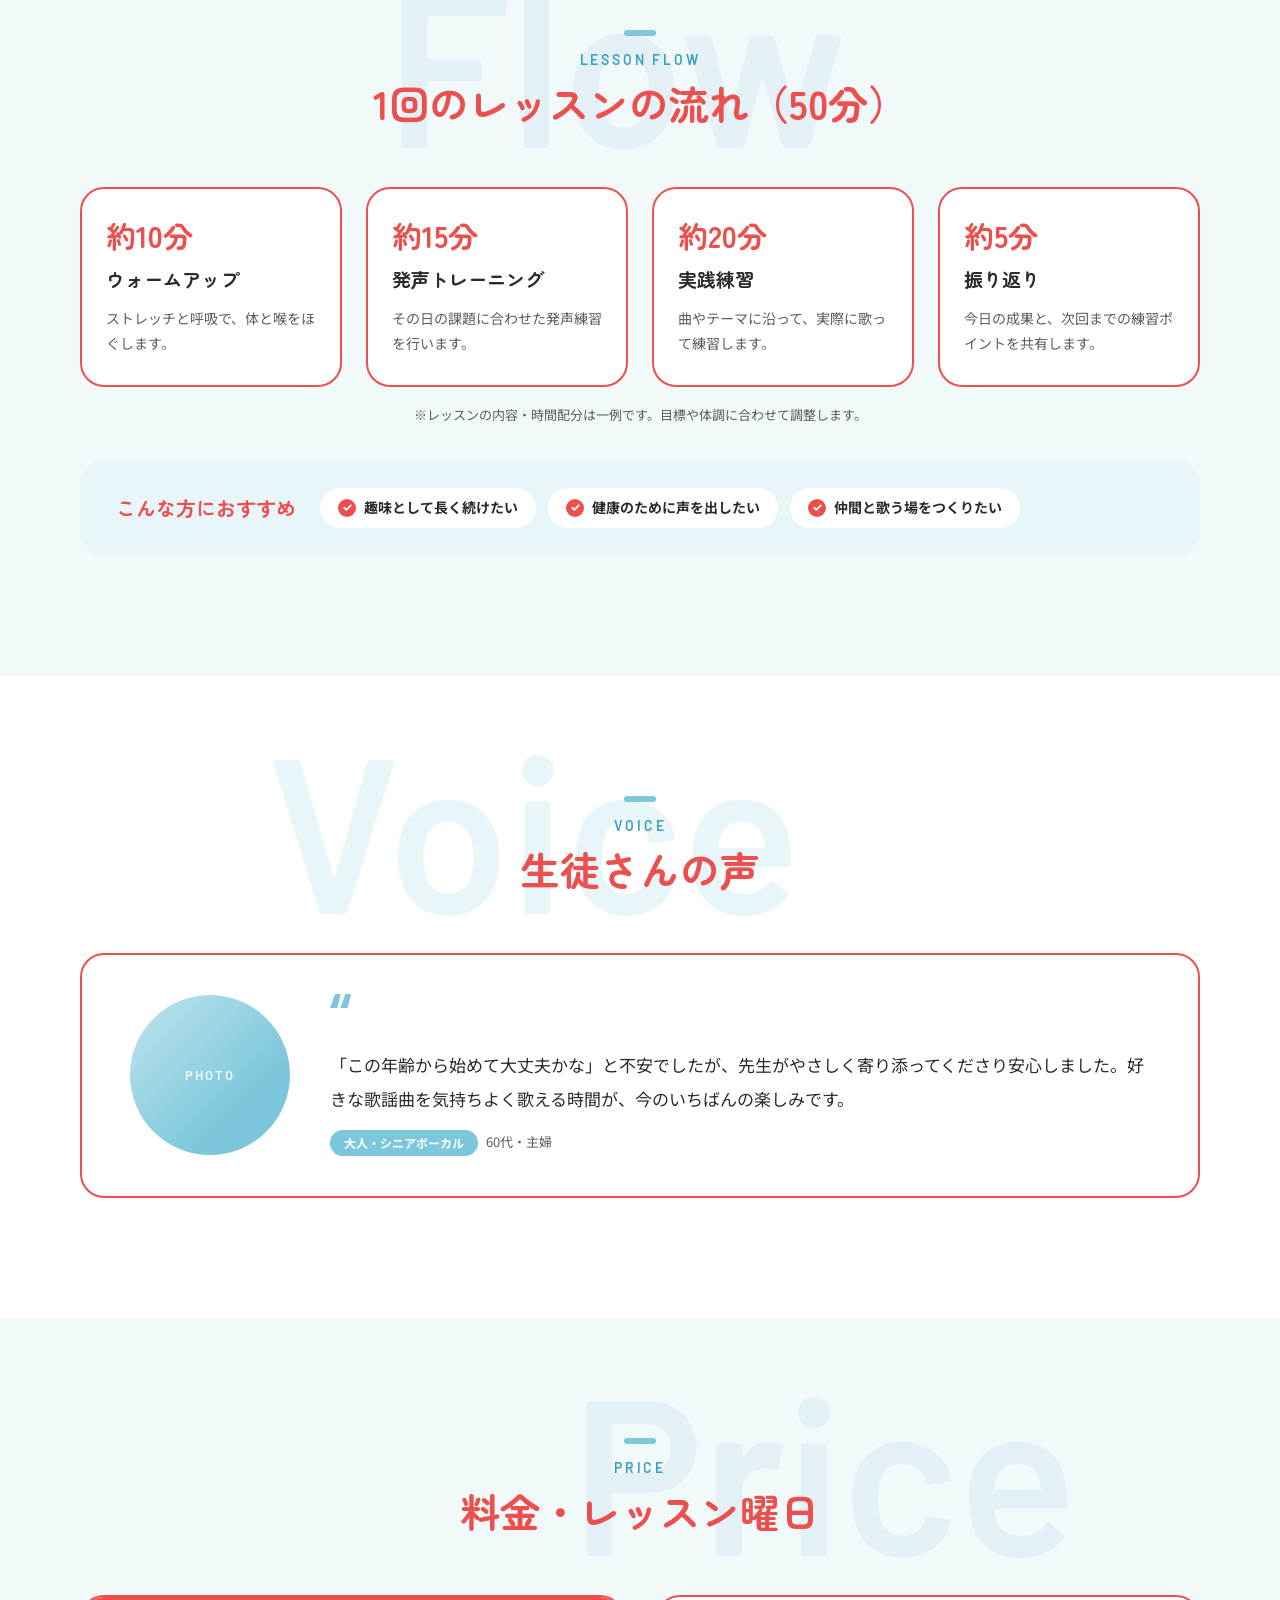
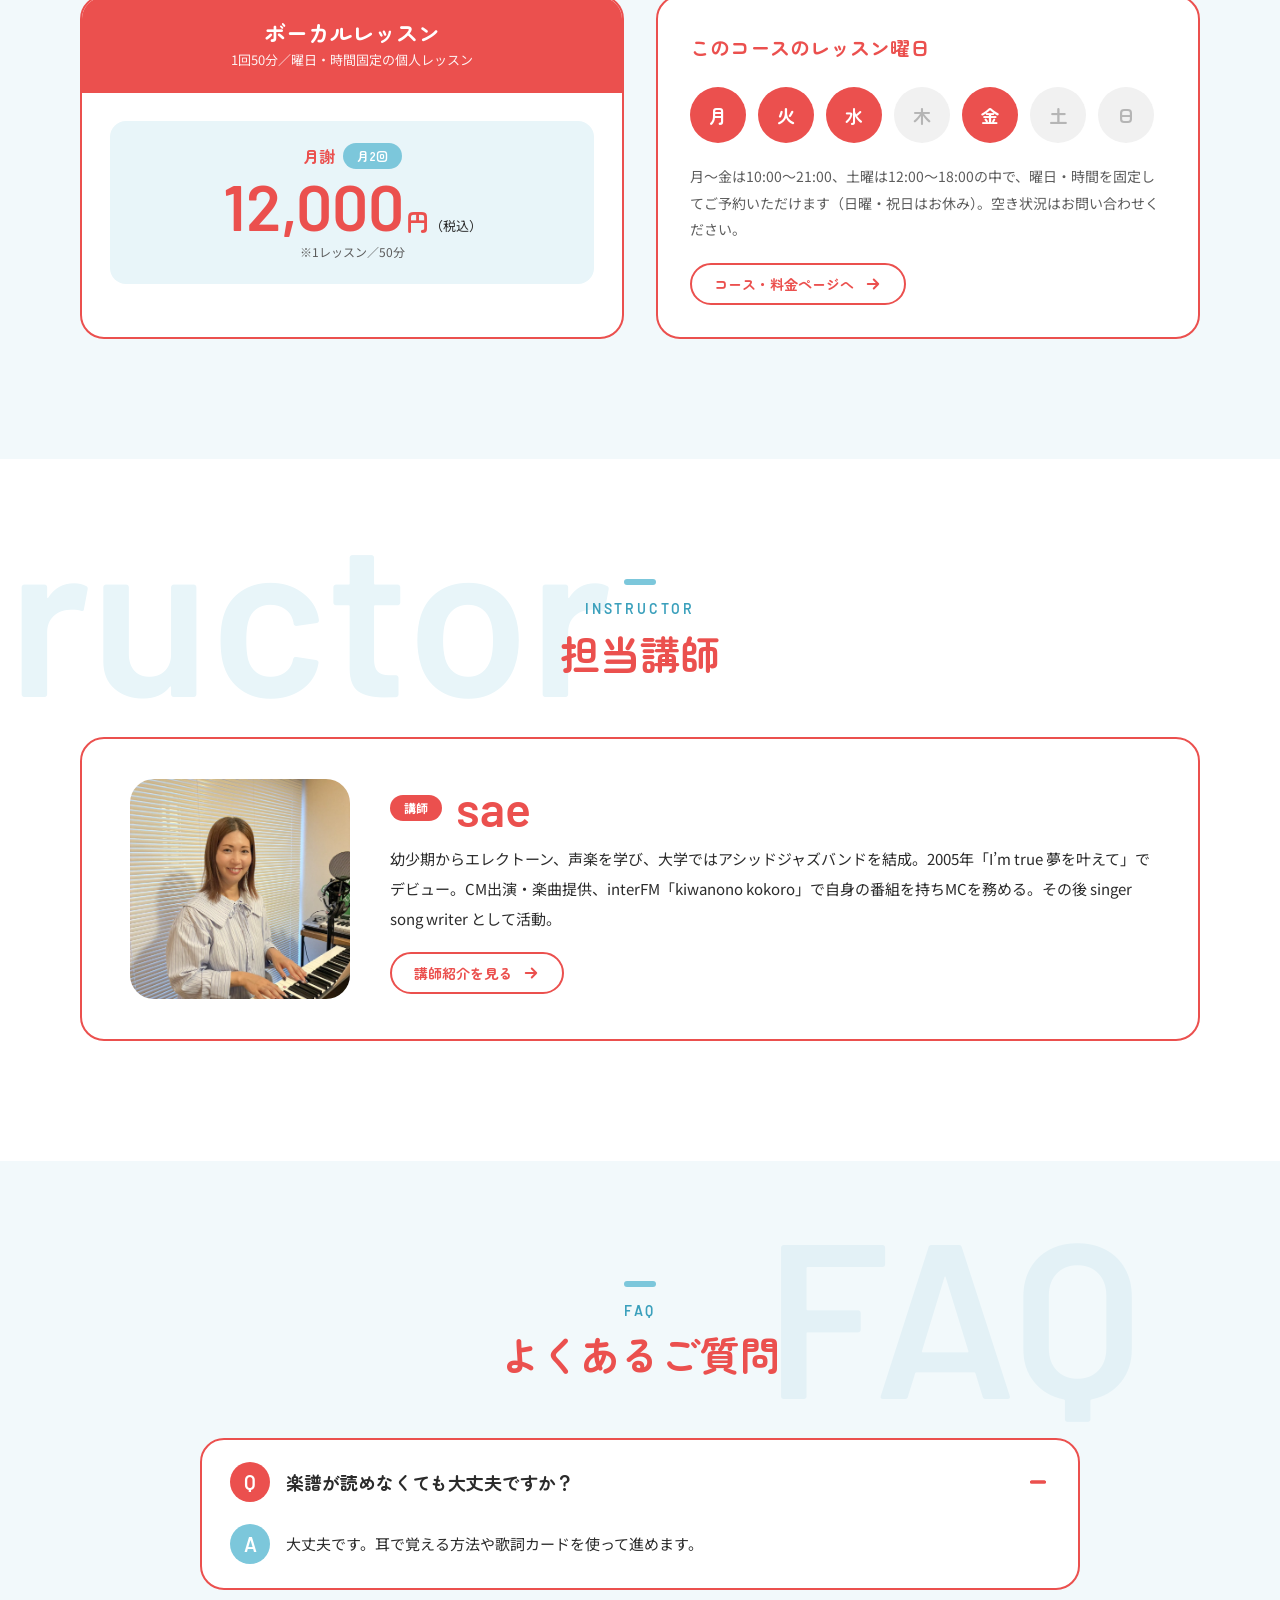
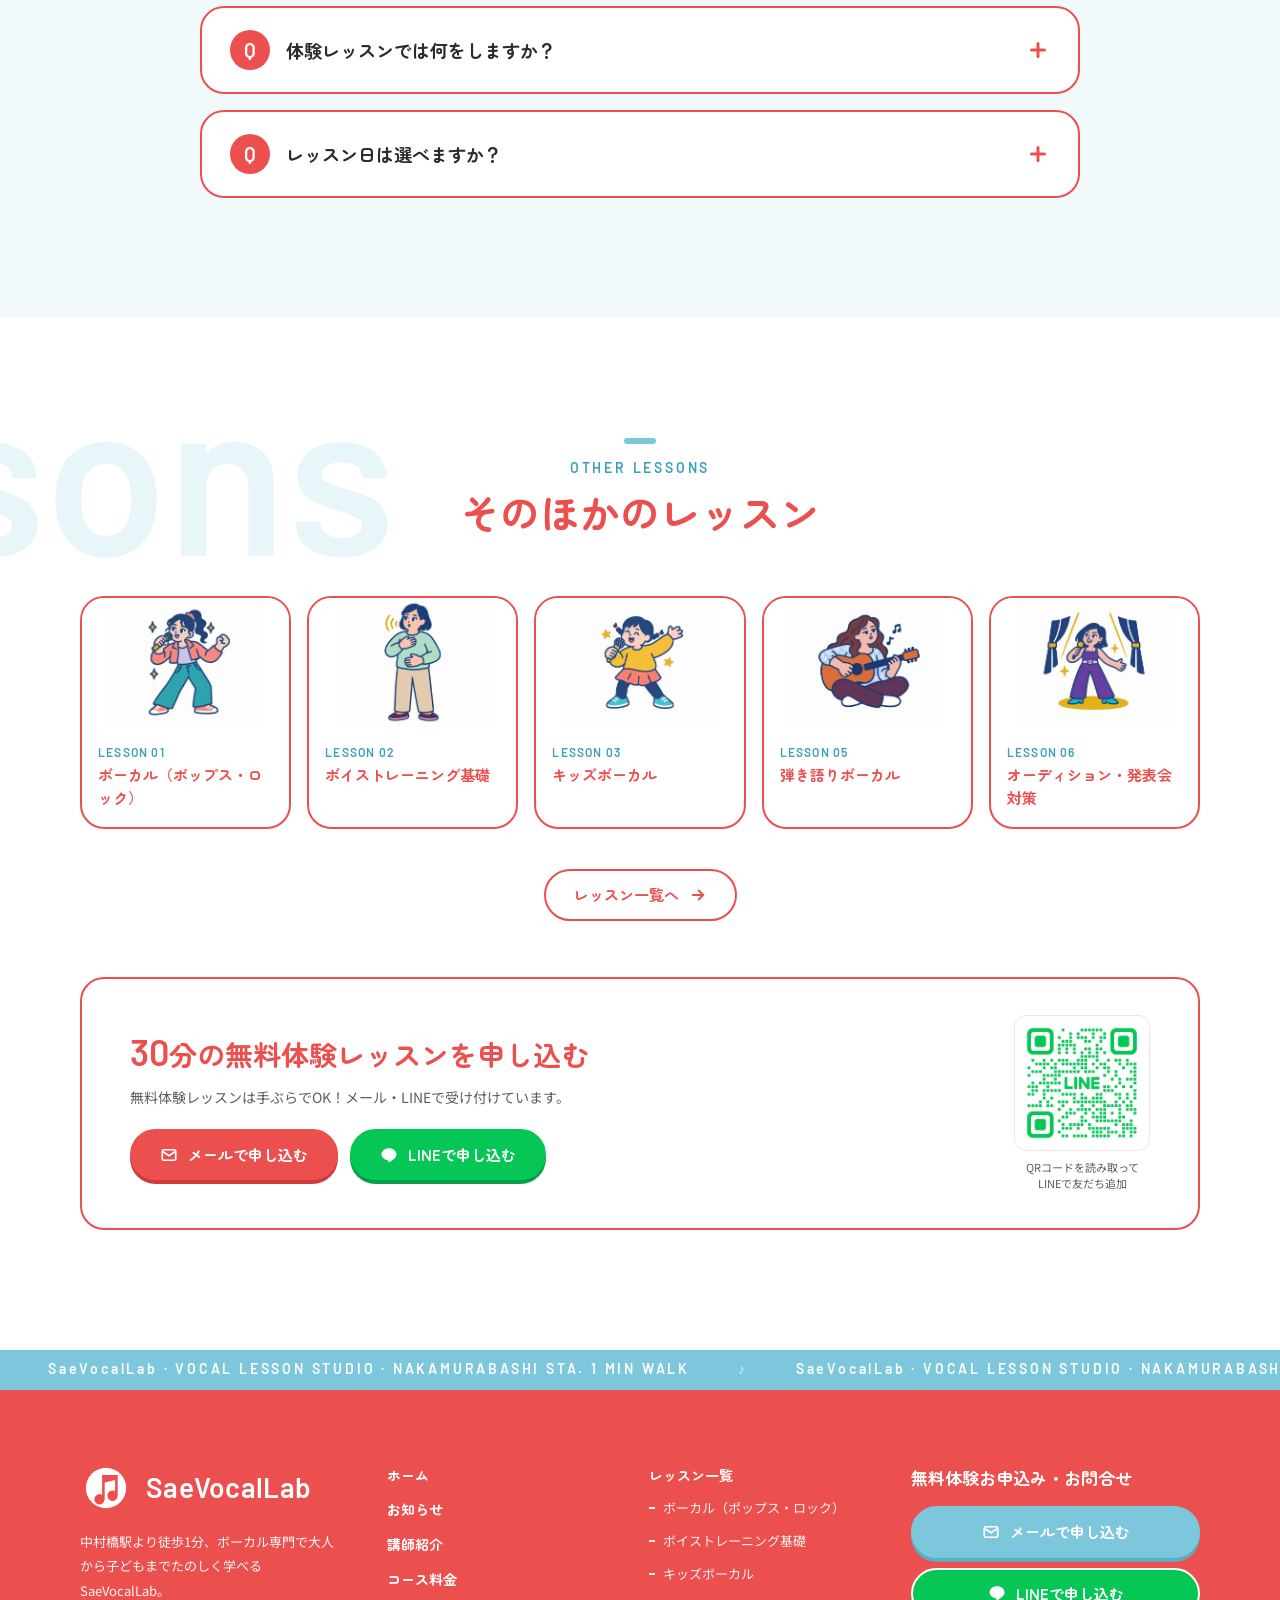
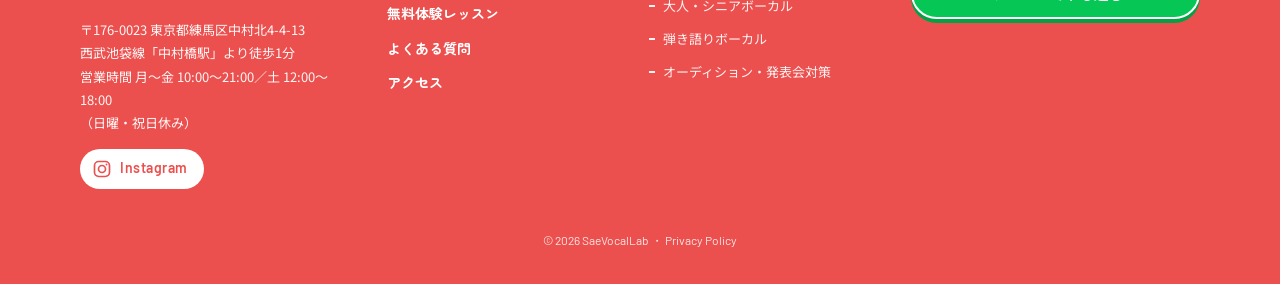
==== commit 71be7c67: "Add files via upload" ====
--- a/lesson/adult.html
+++ b/lesson/adult.html
@@ -3,10 +3,10 @@
 <head>
 <meta charset="UTF-8">
 <meta name="viewport" content="width=device-width, initial-scale=1">
-<title>練馬・中村橋の大人・シニア向け歌の教室｜SaeVocalLab</title>
-<meta name="description" content="練馬区・西武池袋線「中村橋駅」徒歩1分のボーカル教室SaeVocalLabの「大人・シニアボーカル」コース。いつまでも気持ちよく歌える声を、無理なく保つ。マンツーマンの個人レッスンで、30分の無料体験レッスン受付中。">
-<meta property="og:title" content="練馬・中村橋の大人・シニア向け歌の教室｜SaeVocalLab">
-<meta property="og:description" content="練馬区・西武池袋線「中村橋駅」徒歩1分のボーカル教室SaeVocalLabの「大人・シニアボーカル」コース。いつまでも気持ちよく歌える声を、無理なく保つ。マンツーマンの個人レッスンで、30分の無料体験レッスン受付中。">
+<title>練馬・中村橋の大人・シニア向け歌の教室・習い事｜SaeVocalLab</title>
+<meta name="description" content="練馬区・西武池袋線「中村橋駅」徒歩1分のボーカル教室SaeVocalLabの「大人・シニアボーカル」コース。大人の習い事・趣味として、いつまでも気持ちよく歌える声を無理なく保つ。マンツーマンの個人レッスンで、30分の無料体験レッスン受付中。">
+<meta property="og:title" content="練馬・中村橋の大人・シニア向け歌の教室・習い事｜SaeVocalLab">
+<meta property="og:description" content="練馬区・西武池袋線「中村橋駅」徒歩1分のボーカル教室SaeVocalLabの「大人・シニアボーカル」コース。大人の習い事・趣味として、いつまでも気持ちよく歌える声を無理なく保つ。マンツーマンの個人レッスンで、30分の無料体験レッスン受付中。">
 <meta property="og:type" content="website">
 <meta name="theme-color" content="#eb504e">
 <link rel="icon" href="data:image/svg+xml,%3Csvg xmlns='http://www.w3.org/2000/svg' viewBox='0 0 80 80'%3E%3Ccircle cx='40' cy='40' r='38' fill='%23eb504e'/%3E%3Ccircle cx='40' cy='40' r='31' fill='%23fff'/%3E%3Cpath d='M34 20v30.4a8 8 0 1 0 4 6.9V31.6l16-4V45a8 8 0 1 0 4 6.9V20z' fill='%23eb504e'/%3E%3C/svg%3E">
@@ -39,7 +39,7 @@
         "サエ ボーカル ラボ",
         "サエボーカルラボ"
       ],
-      "description": "西武池袋線「中村橋駅」より徒歩1分のボーカル専門教室。お子様からシニアまで、マンツーマンの個人レッスン。30分の無料体験レッスン受付中。",
+      "description": "西武池袋線「中村橋駅」より徒歩1分のボーカル専門教室。子どもの習い事から大人・シニアの趣味まで、マンツーマンの個人レッスン。30分の無料体験レッスン受付中。",
       "url": "https://saevocallab.co.jp/",
       "logo": "https://saevocallab.co.jp/assets/img/logo.png",
       "image": "https://saevocallab.co.jp/assets/img/ogp.jpg",
@@ -64,7 +64,9 @@
         "キッズボーカル",
         "弾き語り",
         "オーディション対策",
-        "音楽科受験対策"
+        "音楽科受験対策",
+        "子どもの習い事",
+        "大人の習い事"
       ],
       "hasOfferCatalog": {
         "@type": "OfferCatalog",
@@ -180,7 +182,7 @@
       "@type": "WebPage",
       "@id": "https://saevocallab.co.jp/lesson/adult.html#webpage",
       "url": "https://saevocallab.co.jp/lesson/adult.html",
-      "name": "練馬・中村橋の大人・シニア向け歌の教室｜SaeVocalLab",
+      "name": "練馬・中村橋の大人・シニア向け歌の教室・習い事｜SaeVocalLab",
       "isPartOf": {
         "@id": "https://saevocallab.co.jp/#website"
       },
@@ -192,7 +194,7 @@
         "@type": "ImageObject",
         "url": "https://saevocallab.co.jp/assets/img/lesson-adult.jpg"
       },
-      "description": "練馬区・西武池袋線「中村橋駅」徒歩1分のボーカル教室SaeVocalLabの「大人・シニアボーカル」コース。いつまでも気持ちよく歌える声を、無理なく保つ。マンツーマンの個人レッスンで、30分の無料体験レッスン受付中。",
+      "description": "練馬区・西武池袋線「中村橋駅」徒歩1分のボーカル教室SaeVocalLabの「大人・シニアボーカル」コース。大人の習い事・趣味として、いつまでも気持ちよく歌える声を無理なく保つ。マンツーマンの個人レッスンで、30分の無料体験レッスン受付中。",
       "mainEntity": {
         "@id": "https://saevocallab.co.jp/lesson/adult.html#course"
       }
@@ -224,7 +226,7 @@
       "@type": "Course",
       "@id": "https://saevocallab.co.jp/lesson/adult.html#course",
       "name": "大人・シニアボーカル練馬・中村橋の大人・シニア向け歌の教室",
-      "description": "いつまでも気持ちよく歌える声を、無理なく保つ。懐かしの歌謡曲からカラオケの十八番まで、お好きな曲でゆったりとレッスンします。呼吸を使った発声は健康維持や気分転換にも効果的。「この年齢から始めて大丈夫かな」という方こそ、ぜひ一度体験してみてください。",
+      "description": "いつまでも気持ちよく歌える声を、無理なく保つ。懐かしの歌謡曲からカラオケの十八番まで、お好きな曲でゆったりとレッスンします。呼吸を使った発声は健康維持や気分転換にも効果的。社会人の方のお仕事帰りの習い事や、大人になってから始める趣味にもぴったりです。「この年齢から始めて大丈夫かな」という方こそ、ぜひ一度体験してみてください。",
       "url": "https://saevocallab.co.jp/lesson/adult.html",
       "image": "https://saevocallab.co.jp/assets/img/lesson-adult.jpg",
       "inLanguage": "ja",
@@ -293,7 +295,7 @@
         <p class="page-hero__label"><span class="pill pill--primary">LESSON 04</span><span class="en">Adult / Senior Vocal</span></p>
         <h1 class="page-hero__title">大人・シニアボーカル<span class="page-hero__title-sub">練馬・中村橋の大人・シニア向け歌の教室</span></h1>
         <p class="page-hero__lead">いつまでも気持ちよく歌える声を、無理なく保つ。</p>
-        <p class="page-hero__intro">懐かしの歌謡曲からカラオケの十八番まで、お好きな曲でゆったりとレッスンします。呼吸を使った発声は健康維持や気分転換にも効果的。「この年齢から始めて大丈夫かな」という方こそ、ぜひ一度体験してみてください。</p>
+        <p class="page-hero__intro">懐かしの歌謡曲からカラオケの十八番まで、お好きな曲でゆったりとレッスンします。呼吸を使った発声は健康維持や気分転換にも効果的。社会人の方のお仕事帰りの習い事や、大人になってから始める趣味にもぴったりです。「この年齢から始めて大丈夫かな」という方こそ、ぜひ一度体験してみてください。</p>
         <div class="page-hero__btns">
           <a class="btn" href="#cta">無料体験レッスンを申し込む<svg class="arrow" viewBox="0 0 24 24" fill="none" stroke="currentColor" stroke-width="2.6" stroke-linecap="round" stroke-linejoin="round" aria-hidden="true"><path d="M5 12h14M13 6l6 6-6 6"/></svg></a>
           <a class="btn btn--ghost" href="#price">料金を見る<svg class="arrow" viewBox="0 0 24 24" fill="none" stroke="currentColor" stroke-width="2.6" stroke-linecap="round" stroke-linejoin="round" aria-hidden="true"><path d="M5 12h14M13 6l6 6-6 6"/></svg></a>
